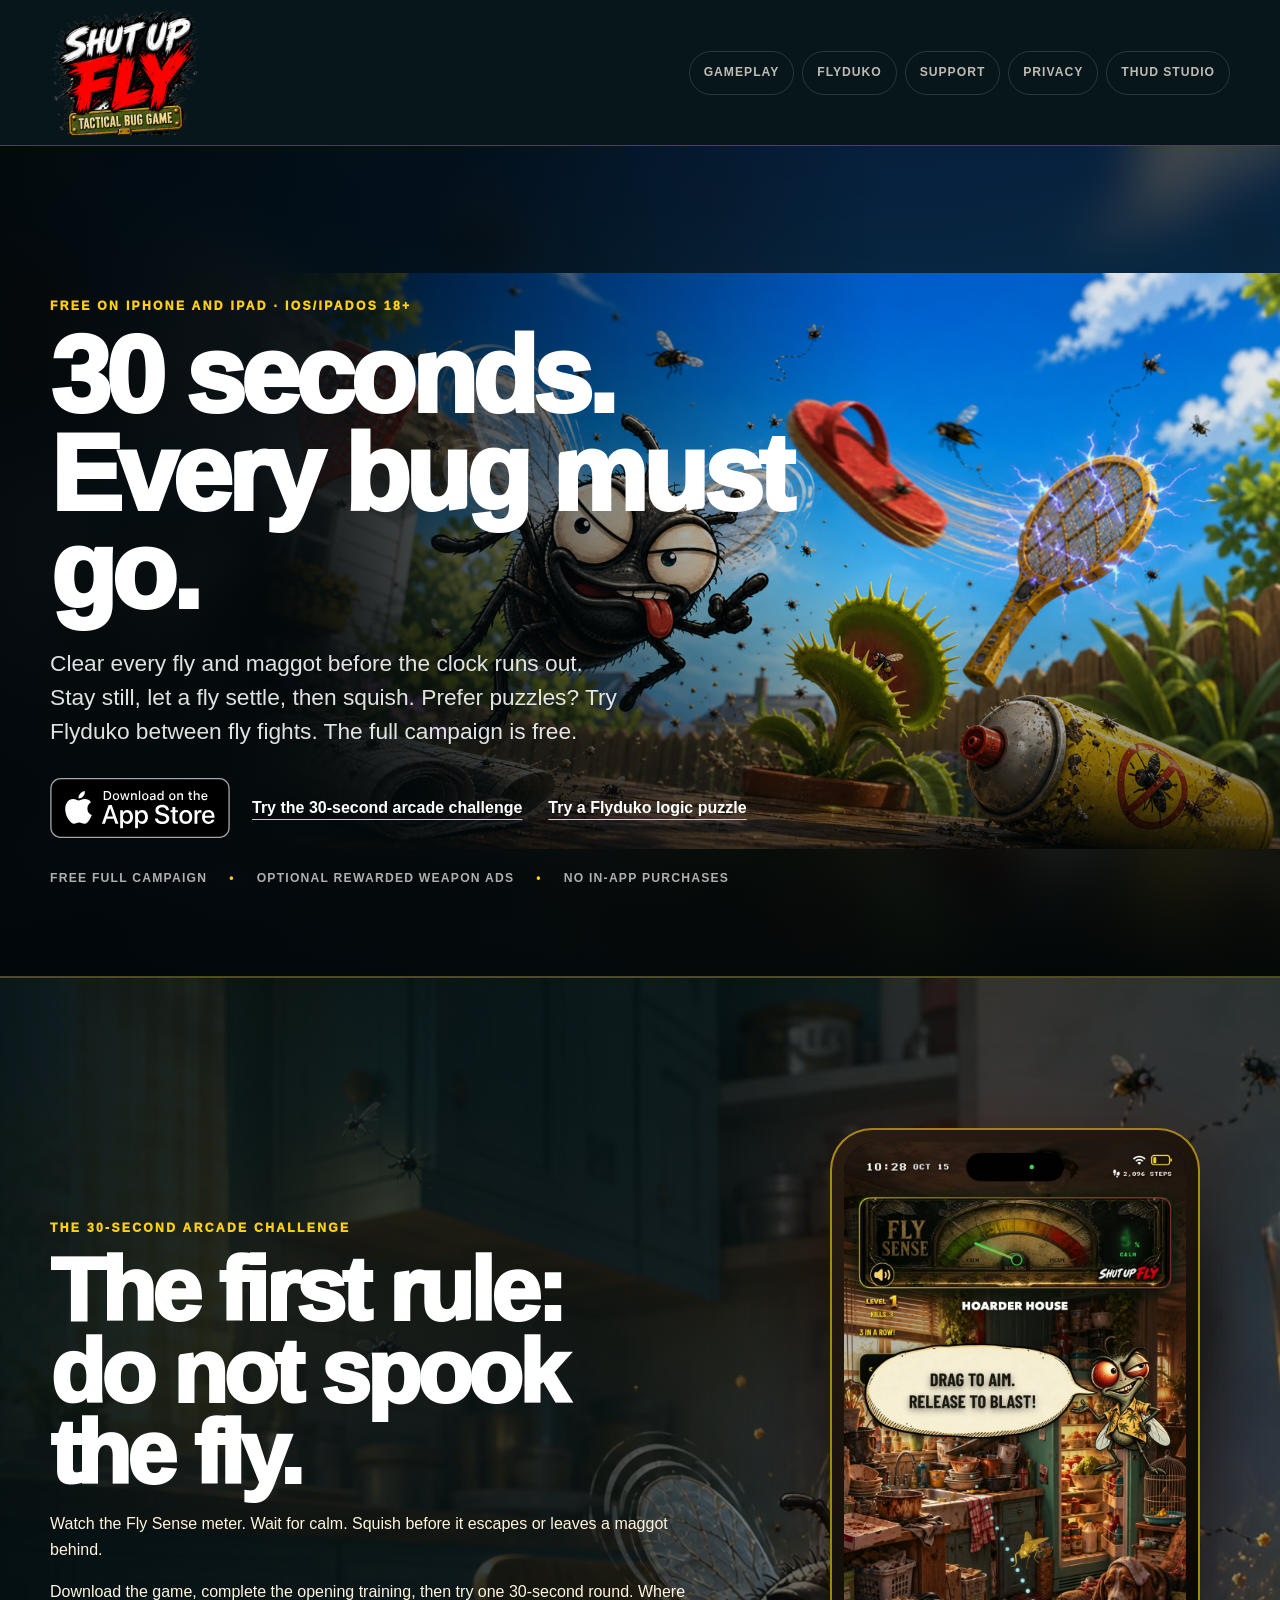
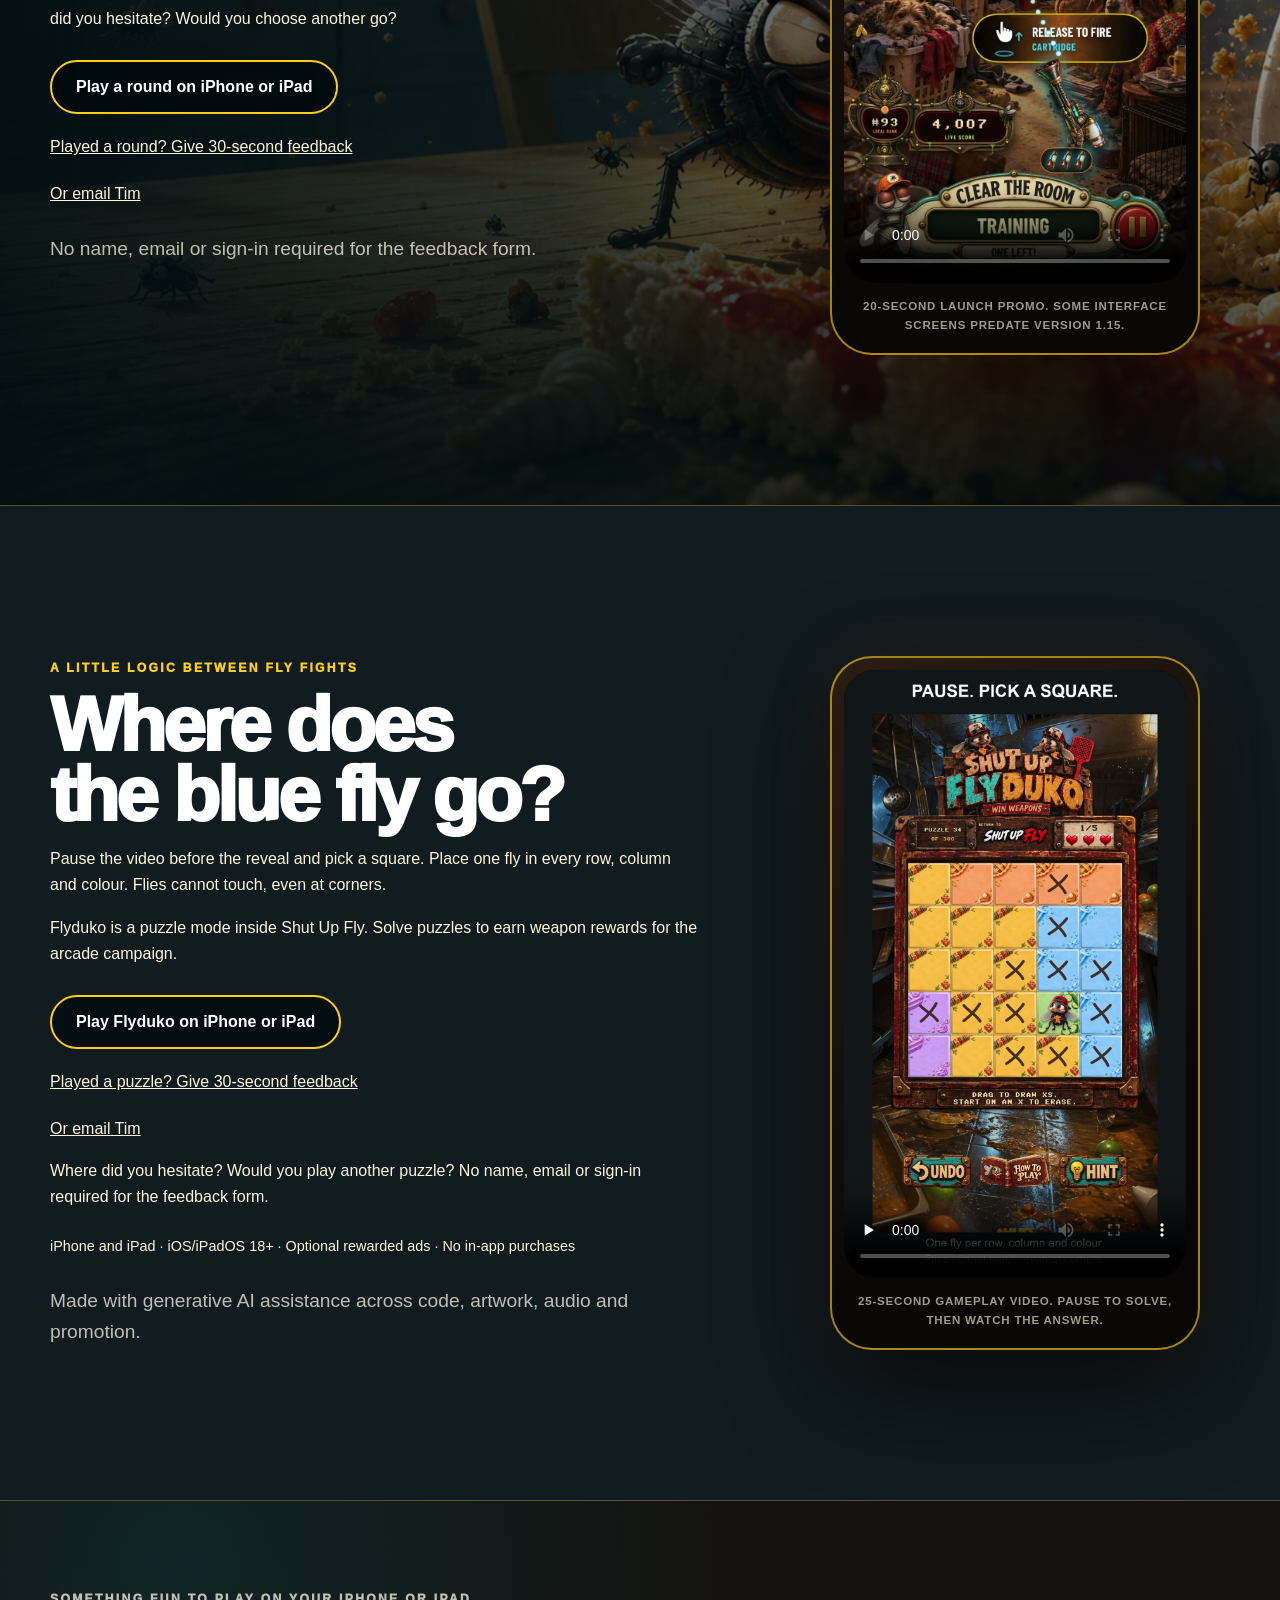
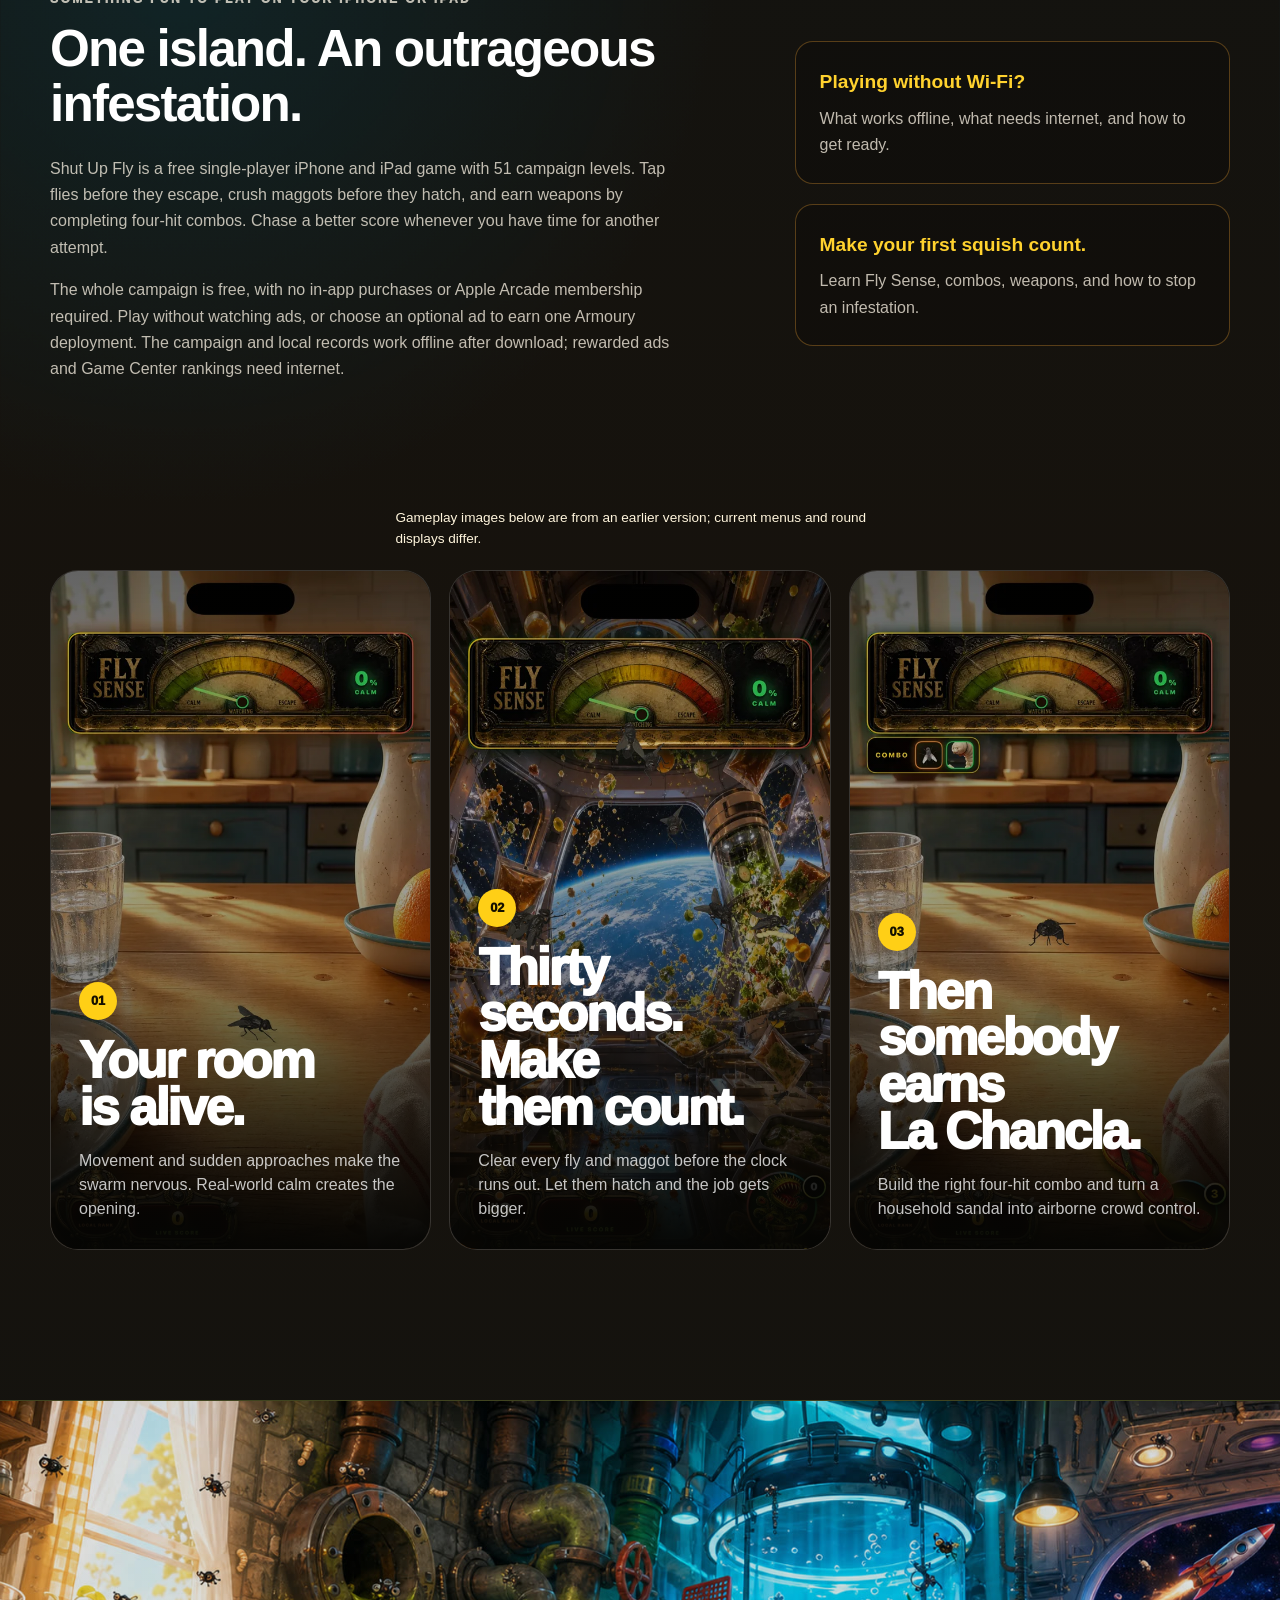
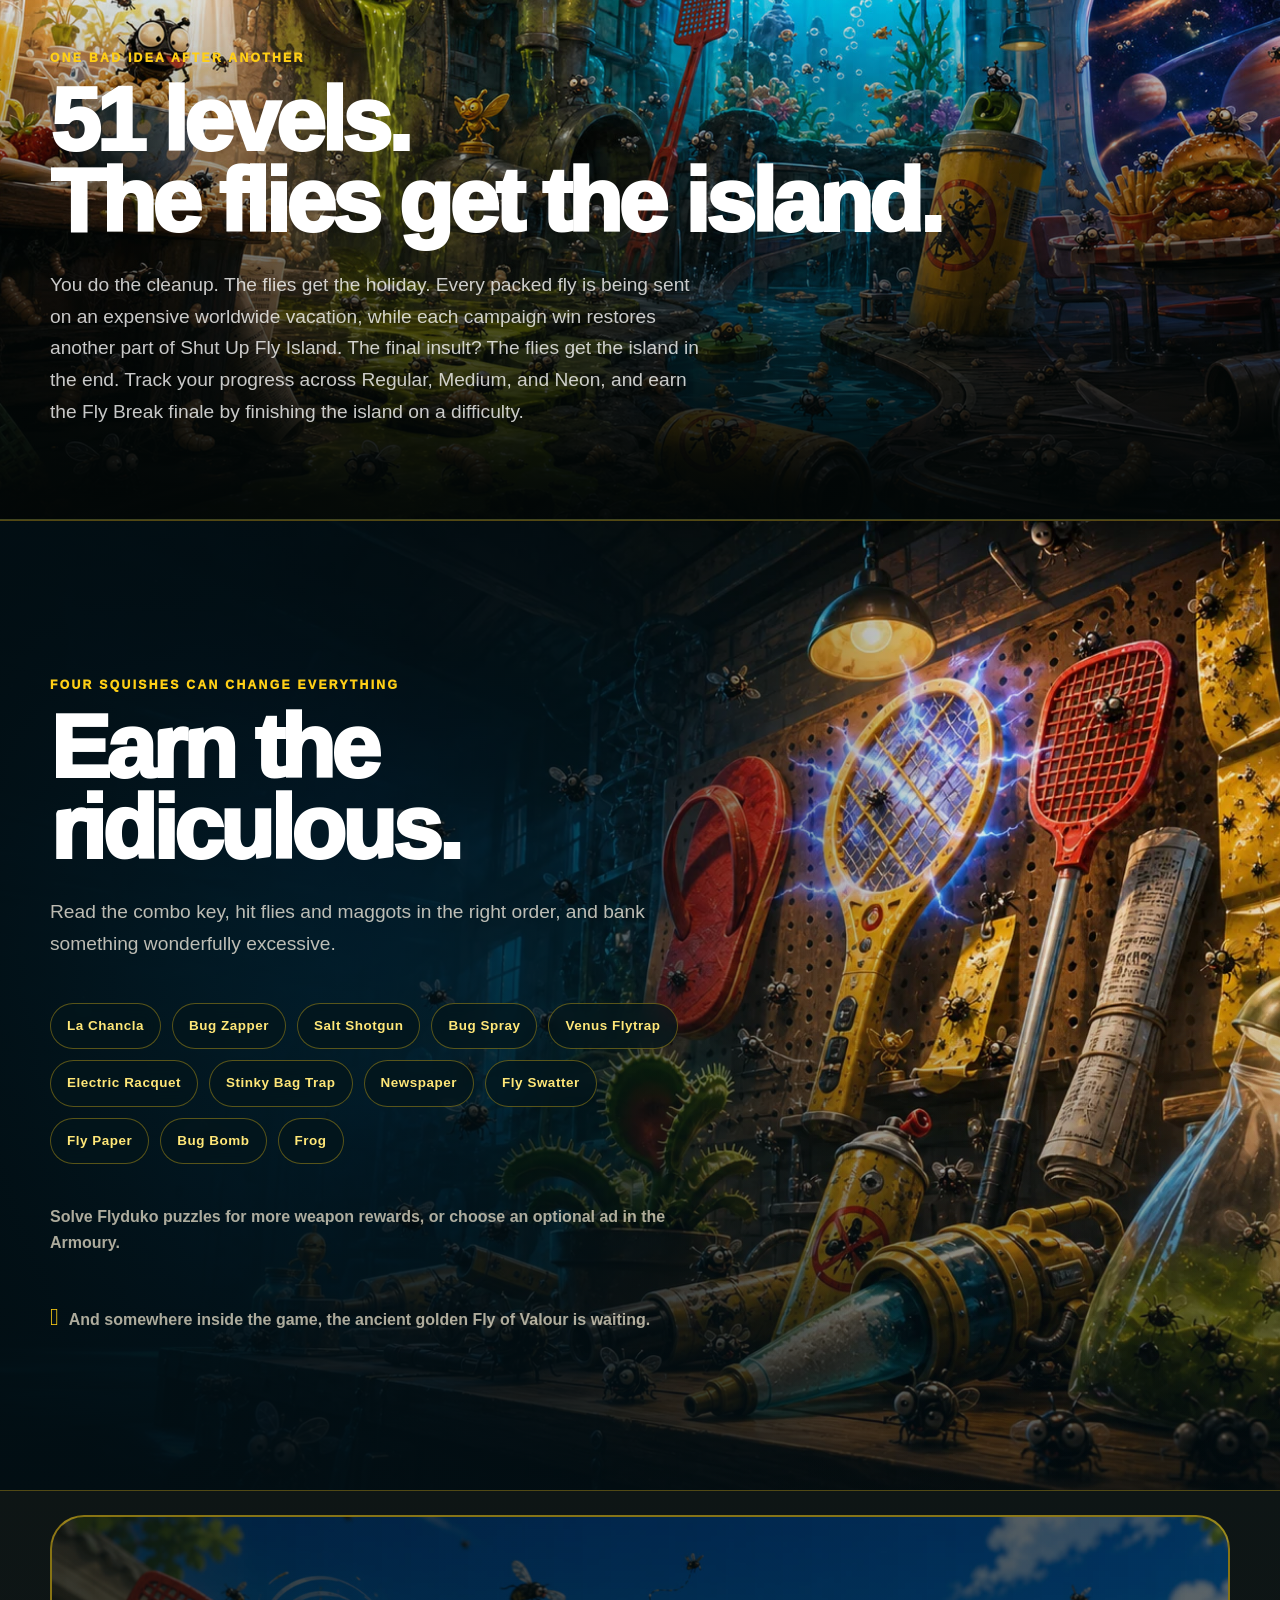
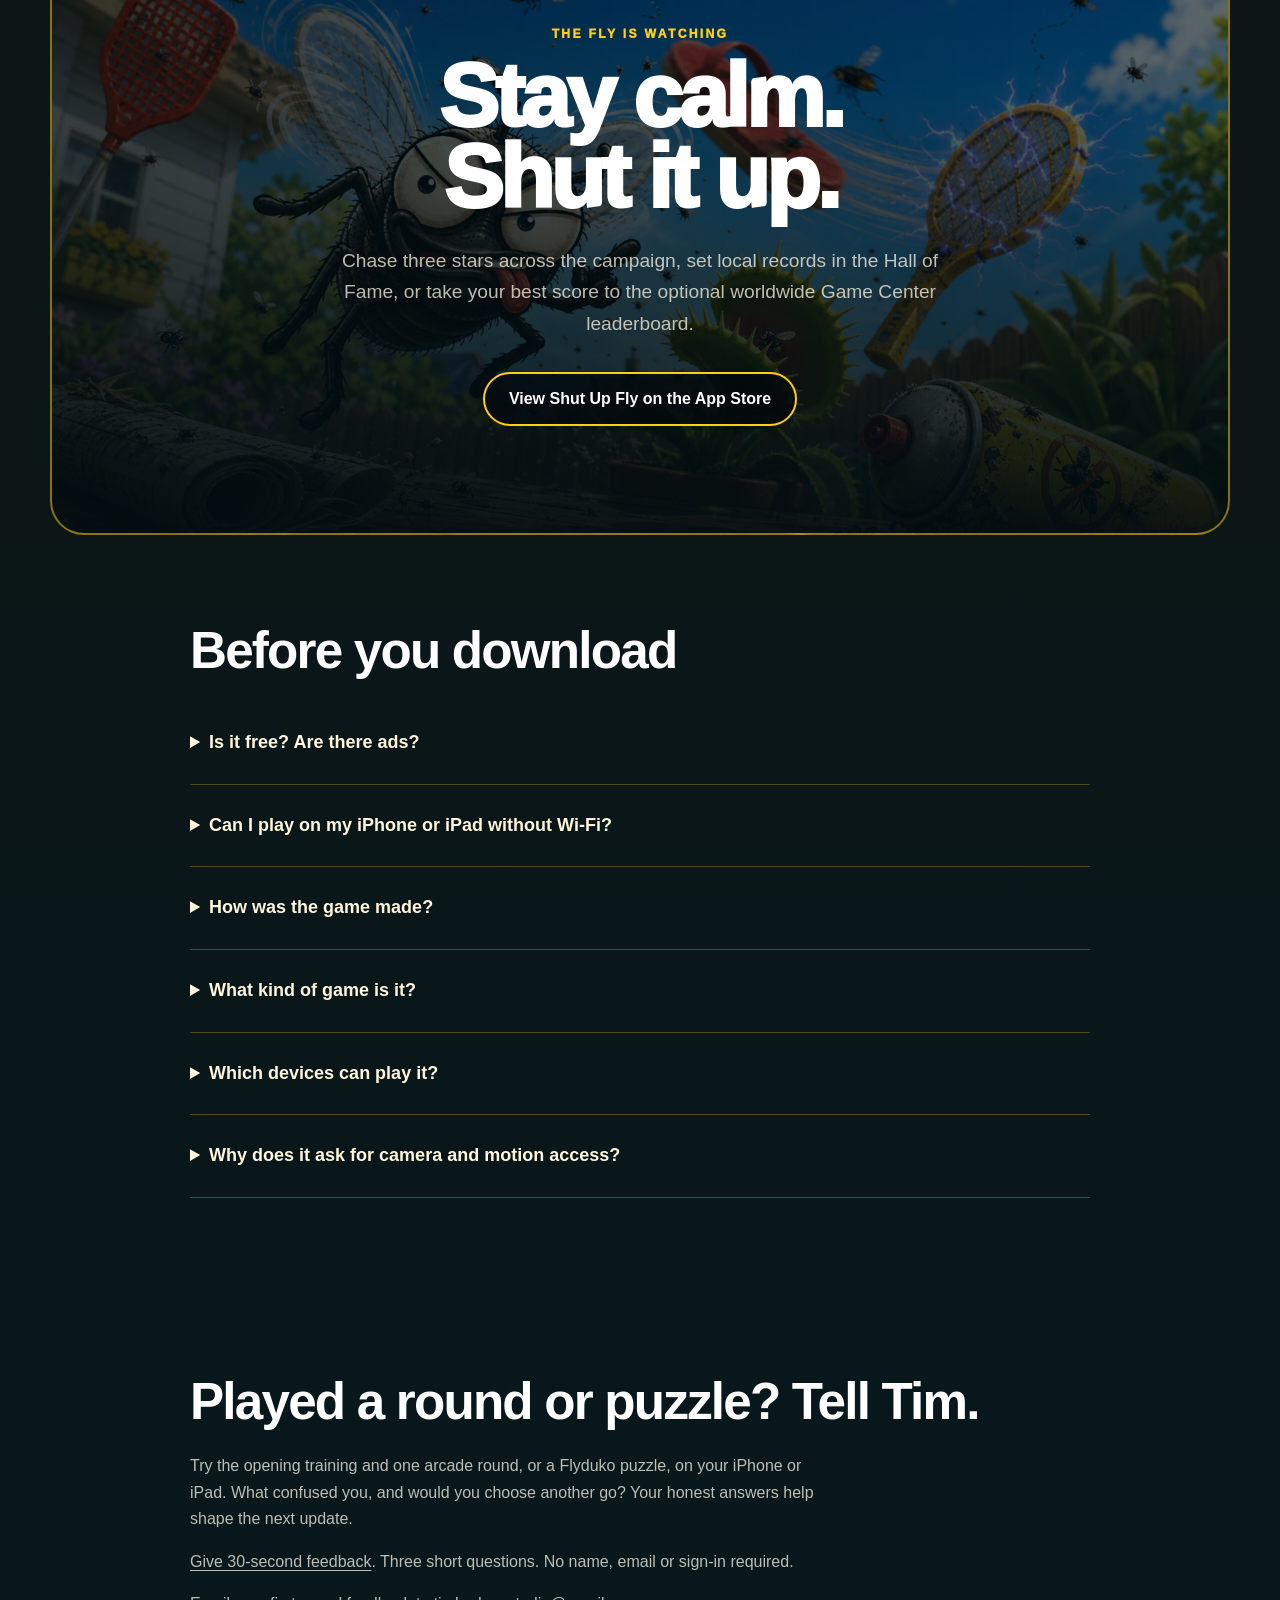
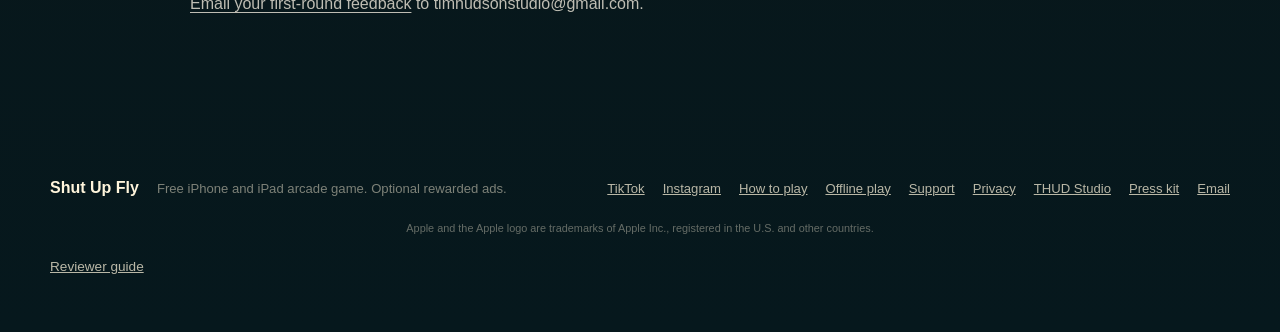
==== index.html @ e62eada8 "Include iPad throughout download and first-play guidance" ====
<!doctype html>
<html lang="en">
<head>
  <meta charset="utf-8" />
  <meta name="viewport" content="width=device-width, initial-scale=1" />
  <title>Shut Up Fly | Thirty Seconds. One Ridiculous Fly Fight.</title>
  <meta name="description" content="Send flies on extravagant vacations across 51 fly-swatting levels. Free on iPhone and iPad with optional rewarded ads, offline campaign play, and no in-app purchases. iOS/iPadOS 18+." />
  <link rel="canonical" href="https://shutupfly.timhudson.com/" />
  <meta property="og:type" content="website" />
  <meta property="og:title" content="Shut Up Fly | Thirty Seconds. One Ridiculous Fly Fight." />
  <meta property="og:description" content="Stay calm. Strike fast. Restore the island for the flies across 51 levels. Free on iPhone and iPad, with optional weapon-reward ads and no in-app purchases." />
  <meta property="og:url" content="https://shutupfly.timhudson.com/" />
  <meta property="og:image" content="https://shutupfly.timhudson.com/media/hero-universe-v1.jpg" />
  <meta name="twitter:card" content="summary_large_image" />
  <meta name="twitter:title" content="Shut Up Fly | Thirty Seconds. One Ridiculous Fly Fight." />
  <meta name="twitter:description" content="Squish flies, earn ridiculous weapons, and restore an island the flies get to keep. Free on iPhone and iPad, with offline campaign play and optional weapon-reward ads." />
  <meta name="twitter:image" content="https://shutupfly.timhudson.com/media/hero-universe-v1.jpg" />
  <meta name="apple-itunes-app" content="app-id=6797986930, affiliate-data=pt=127545438&amp;ct=website&amp;mt=8" />
  <meta name="google-site-verification" content="q3VbmPbODBqLltxBZbOWlc8huieytN90GPKtDy254cg" />
  <link rel="icon" href="/favicon.svg" type="image/svg+xml" />
  <link rel="preload" as="image" href="/media/hero-universe-v1.jpg" fetchpriority="high" />
  <link rel="stylesheet" href="/app.css?v=15" />
  <script type="application/ld+json">
  {
    "@context": "https://schema.org",
    "@type": ["VideoGame", "MobileApplication"],
    "@id": "https://shutupfly.timhudson.com/#game",
    "name": "Shut Up Fly",
    "url": "https://shutupfly.timhudson.com/",
    "applicationCategory": "GameApplication",
    "operatingSystem": "iOS 18.0 or later",
    "genre": ["Action", "Casual", "Arcade"],
    "description": "A free iPhone and iPad arcade game with 51 campaign levels, island restoration, offline single-player gameplay, optional rewarded ads, and no in-app purchases. Flies react to movement and sudden approaches.",
    "isAccessibleForFree": true,
    "offers": { "@type": "Offer", "price": "0", "priceCurrency": "USD", "url": "https://apps.apple.com/us/app/shut-up-fly/id6797986930" },
    "downloadUrl": "https://apps.apple.com/us/app/shut-up-fly/id6797986930",
    "image": "https://shutupfly.timhudson.com/media/hero-universe-v1.jpg"
  }
  </script>
</head>
<body class="marketing-page">
  <a class="skip-link" href="#main">Skip to content</a>
  <nav class="marketing-nav" aria-label="Shut Up Fly">
    <a class="game-logo" href="/" aria-current="page">
      <img src="/media/game-logo-cutout-v1.webp" width="800" height="784" alt="Shut Up Fly: Tactical Bug Game" />
    </a>
    <div class="app-links">
      <a href="#gameplay">Gameplay</a>
      <a href="#flyduko">Flyduko</a>
      <a href="/support/">Support</a>
      <a href="/privacy/">Privacy</a><a href="/studio/">THUD Studio</a>
    </div>
  </nav>

  <main id="main">
    <header class="game-hero">
      <img src="/media/hero-universe-v1.jpg" width="1600" height="900" alt="The Shut Up Fly hero charges through a sunny backyard battle surrounded by La Chancla, a fly swatter, bug zapper, Venus flytrap, newspaper, bug spray and a fleeing swarm." />
      <div class="hero-shade" aria-hidden="true"></div>
      <div class="hero-copy">
        <p class="game-kicker">Free on iPhone and iPad · iOS/iPadOS 18+</p>
        <h1>30 seconds.<br />Every bug must go.</h1>
        <p>Clear every fly and maggot before the clock runs out. Stay still, let a fly settle, then squish. Prefer puzzles? Try Flyduko between fly fights. The full campaign is free.</p>
        <div class="hero-actions">
          <a class="app-store-badge" href="https://apps.apple.com/app/apple-store/id6797986930?pt=127545438&amp;ct=website&amp;mt=8" aria-label="Download Shut Up Fly on the App Store">
            <img src="/media/download-on-the-app-store.svg" width="180" height="60" alt="Download on the App Store" />
          </a>
          <a class="watch-action" href="#gameplay">Try the 30-second arcade challenge</a>
          <a class="watch-action" href="#flyduko">Try a Flyduko logic puzzle</a>
        </div>
        <ul class="hero-facts" aria-label="Game highlights">
          <li>Free full campaign</li>
          <li>Optional rewarded weapon ads</li>
          <li>No in-app purchases</li>
        </ul>
      </div>
    </header>

    <section class="proof-scene" id="gameplay" aria-labelledby="gameplay-title">
      <div class="proof-section">
        <div class="section-heading">
          <p class="game-kicker">The 30-second arcade challenge</p>
          <h2 id="gameplay-title">The first rule:<br />do not spook the fly.</h2>
          <p>Watch the Fly Sense meter. Wait for calm. Squish before it escapes or leaves a maggot behind.</p>
          <p>Download the game, complete the opening training, then try one 30-second round. Where did you hesitate? Would you choose another go?</p>
          <div class="play-actions">
            <a class="store-text-action" href="https://apps.apple.com/app/apple-store/id6797986930?pt=127545438&amp;ct=website&amp;mt=8">Play a round on iPhone or iPad</a>
            <a href="https://docs.google.com/forms/d/e/1FAIpQLSdvFw7mwUJFVNo-YoxkgEhs3aW1h-NCDBsvd9eu5H1--l-9mA/viewform?usp=header">Played a round? Give 30-second feedback</a>
            <a href="mailto:timhudsonstudio@gmail.com?subject=Shut%20Up%20Fly%20arcade%20feedback&amp;body=Where%20did%20you%20hesitate%3F%0D%0A%0D%0AWould%20you%20play%20another%20round%3F%20Why%20or%20why%20not%3F%0D%0A">Or email Tim</a>
          </div>
          <p>No name, email or sign-in required for the feedback form.</p>
        </div>
        <div class="preview-shell">
          <video controls playsinline preload="metadata" poster="/media/shut-up-fly-promo-20s-poster.jpg" aria-label="Shut Up Fly 20-second launch promo">
            <source src="/media/shut-up-fly-promo-20s.mp4" type="video/mp4" />
          </video>
          <span class="preview-note">20-second launch promo. Some interface screens predate version 1.15.</span>
        </div>
      </div>
    </section>

    <section class="flyduko-section" id="flyduko" aria-labelledby="flyduko-title">
      <div class="proof-section">
        <div class="section-heading">
          <p class="game-kicker">A little logic between fly fights</p>
          <h2 id="flyduko-title">Where does the blue fly go?</h2>
          <p>Pause the video before the reveal and pick a square. Place one fly in every row, column and colour. Flies cannot touch, even at corners.</p>
          <p>Flyduko is a puzzle mode inside Shut Up Fly. Solve puzzles to earn weapon rewards for the arcade campaign.</p>
          <div class="flyduko-actions">
            <a class="store-text-action" href="https://apps.apple.com/app/apple-store/id6797986930?pt=127545438&amp;ct=website&amp;mt=8">Play Flyduko on iPhone or iPad</a>
            <a href="https://docs.google.com/forms/d/e/1FAIpQLSdvFw7mwUJFVNo-YoxkgEhs3aW1h-NCDBsvd9eu5H1--l-9mA/viewform?usp=header">Played a puzzle? Give 30-second feedback</a>
            <a href="mailto:timhudsonstudio@gmail.com?subject=Flyduko%20puzzle%20feedback&amp;body=Where%20did%20you%20hesitate%3F%0D%0A%0D%0AWould%20you%20play%20another%20Flyduko%20puzzle%3F%20Why%20or%20why%20not%3F%0D%0A">Or email Tim</a>
          </div>
          <p>Where did you hesitate? Would you play another puzzle? No name, email or sign-in required for the feedback form.</p>
          <p class="flyduko-details">iPhone and iPad · iOS/iPadOS 18+ · Optional rewarded ads · No in-app purchases</p>
          <p class="flyduko-disclosure">Made with generative AI assistance across code, artwork, audio and promotion.</p>
        </div>
        <div class="preview-shell">
          <video controls playsinline preload="none" width="1080" height="1920" poster="/media/flyduko-challenge-poster.jpg" aria-label="Flyduko video puzzle challenge with an answer reveal" aria-describedby="flyduko-video-note">
            <source src="/media/flyduko-challenge-25s.mp4" type="video/mp4" />
            <a href="/media/flyduko-challenge-25s.mp4">Watch the Flyduko challenge</a>
          </video>
          <span class="preview-note" id="flyduko-video-note">25-second gameplay video. Pause to solve, then watch the answer.</span>
        </div>
      </div>
    </section>

    <section class="player-guide" aria-labelledby="free-game-title">
      <div class="player-guide-intro">
        <p class="game-kicker">Something fun to play on your iPhone or iPad</p>
        <h2 id="free-game-title">One island. An outrageous infestation.</h2>
        <p>Shut Up Fly is a free single-player iPhone and iPad game with 51 campaign levels. Tap flies before they escape, crush maggots before they hatch, and earn weapons by completing four-hit combos. Chase a better score whenever you have time for another attempt.</p>
        <p>The whole campaign is free, with no in-app purchases or Apple Arcade membership required. Play without watching ads, or choose an optional ad to earn one Armoury deployment. The campaign and local records work offline after download; rewarded ads and Game Center rankings need internet.</p>
      </div>
      <nav class="guide-links" aria-label="Game guides">
        <a href="/offline-iphone-game/"><strong>Playing without Wi-Fi?</strong><span>What works offline, what needs internet, and how to get ready.</span></a>
        <a href="/how-to-play/"><strong>Make your first squish count.</strong><span>Learn Fly Sense, combos, weapons, and how to stop an infestation.</span></a>
      </nav>
    </section>

    <p class="media-context">Gameplay images below are from an earlier version; current menus and round displays differ.</p>
    <section class="hook-grid" aria-label="Core game hooks">
      <article class="hook-card sensor-card">
        <div class="hook-copy"><span>01</span><h2>Your room is alive.</h2><p>Movement and sudden approaches make the swarm nervous. Real-world calm creates the opening.</p></div>
        <img src="/media/sensor-gameplay-v1.webp" width="660" height="1434" loading="lazy" alt="Gameplay showing the Fly Sense meter, combo tracker and infestation panel." />
      </article>
      <article class="hook-card infestation-card">
        <div class="hook-copy"><span>02</span><h2>Thirty seconds. Make them count.</h2><p>Clear every fly and maggot before the clock runs out. Let them hatch and the job gets bigger.</p></div>
        <img src="/media/infestation-pressure-v1.webp" width="660" height="1434" loading="lazy" alt="A later Shut Up Fly level with the infestation controls visible." />
      </article>
      <article class="hook-card chancla-card">
        <div class="hook-copy"><span>03</span><h2>Then somebody earns La Chancla.</h2><p>Build the right four-hit combo and turn a household sandal into airborne crowd control.</p></div>
        <img src="/media/la-chancla-v1.webp" width="660" height="1434" loading="lazy" alt="La Chancla ricocheting through flies during gameplay." />
      </article>
    </section>

    <section class="world-section" aria-labelledby="world-title">
      <div class="world-art"><img src="/media/campaign-worlds-v1.jpg" width="1920" height="864" loading="lazy" alt="An original illustrated journey from a breakfast kitchen through a sludge room and aquarium machinery to an orbital diner overrun by flies and maggots." /></div>
      <div class="world-copy">
        <p class="game-kicker">One bad idea after another</p>
        <h2 id="world-title">51 levels.<br />The flies get the island.</h2>
        <p>You do the cleanup. The flies get the holiday. Every packed fly is being sent on an expensive worldwide vacation, while each campaign win restores another part of Shut Up Fly Island. The final insult? The flies get the island in the end. Track your progress across Regular, Medium, and Neon, and earn the Fly Break finale by finishing the island on a difficulty.</p>
      </div>
    </section>

    <section class="armoury-scene" aria-labelledby="armoury-title">
      <div class="armoury-section">
        <div class="armoury-intro">
          <p class="game-kicker">Four squishes can change everything</p>
          <h2 id="armoury-title">Earn the ridiculous.</h2>
          <p>Read the combo key, hit flies and maggots in the right order, and bank something wonderfully excessive.</p>
        </div>
        <div class="weapon-list" aria-label="Weapons in the Armoury">
          <span>La Chancla</span><span>Bug Zapper</span><span>Salt Shotgun</span><span>Bug Spray</span><span>Venus Flytrap</span><span>Electric Racquet</span><span>Stinky Bag Trap</span><span>Newspaper</span><span>Fly Swatter</span><span>Fly Paper</span><span>Bug Bomb</span><span>Frog</span>
        </div>
        <p class="valour-note">Solve Flyduko puzzles for more weapon rewards, or choose an optional ad in the Armoury. </p>
        <p class="valour-note"><span aria-hidden="true">𓆦</span>And somewhere inside the game, the ancient golden Fly of Valour is waiting.</p>
      </div>
    </section>

    <section class="final-cta" aria-labelledby="final-title">
      <p class="game-kicker">The fly is watching</p>
      <h2 id="final-title">Stay calm.<br />Shut it up.</h2>
      <p>Chase three stars across the campaign, set local records in the Hall of Fame, or take your best score to the optional worldwide Game Center leaderboard.</p>
      <a class="store-text-action" href="https://apps.apple.com/app/apple-store/id6797986930?pt=127545438&amp;ct=website&amp;mt=8">View Shut Up Fly on the App Store</a>
    </section>
    <section class="game-faq" aria-labelledby="faq-title">
      <h2 id="faq-title">Before you download</h2>
      <details><summary>Is it free? Are there ads?</summary><p>Yes, it is free to download and play, with no in-app purchases or paid campaign unlocks. Google rewarded ads are optional: choose an available ad for one weapon deployment. Ordinary gameplay never requires an ad. You do not need an Apple Arcade membership.</p></details>
      <details><summary>Can I play on my iPhone or iPad without Wi-Fi?</summary><p>Yes. Download the app first, then play the single-player campaign and keep local records offline. Optional rewarded ads and worldwide Game Center rankings require internet. See the <a href="/offline-iphone-game/">offline play guide</a> for setup and limits.</p></details>
      <details><summary>How was the game made?</summary><p>Generative AI was used extensively in development and promotion, including code, artwork, audio and promotional video. Gameplay recordings show the game; illustrated promotional scenes are not gameplay.</p></details>
      <details><summary>What kind of game is it?</summary><p>It is a single-player action arcade game about timing, patience, and tapping flies. Your device’s sensors make the flies react to movement and your approach. There are 51 levels, combo rewards, and three-star challenges. <a href="/how-to-play/">Learn how to play.</a></p></details>
      <details><summary>Which devices can play it?</summary><p>Shut Up Fly runs on iPhone with iOS 18 or later and iPad with iPadOS 18 or later. Check your software version in Settings, General, About, and use the App Store listing to confirm compatibility before downloading.</p></details>
      <details><summary>Why does it ask for camera and motion access?</summary><p>These signals power Fly Sense on your device. Camera images are not recorded or saved, and raw sensor readings are not sent to the developer. The game does not use the microphone. Optional ads have separate data practices. Read the <a href="/privacy/">privacy policy</a> or get <a href="/support/">permission setup help</a>.</p></details>
    </section>
    <section class="game-faq" id="feedback" aria-labelledby="feedback-title">
      <h2 id="feedback-title">Played a round or puzzle? Tell Tim.</h2>
      <p>Try the opening training and one arcade round, or a Flyduko puzzle, on your iPhone or iPad. What confused you, and would you choose another go? Your honest answers help shape the next update.</p>
      <p><a href="https://docs.google.com/forms/d/e/1FAIpQLSdvFw7mwUJFVNo-YoxkgEhs3aW1h-NCDBsvd9eu5H1--l-9mA/viewform?usp=header">Give 30-second feedback</a>. Three short questions. No name, email or sign-in required.</p>
      <p><a href="mailto:timhudsonstudio@gmail.com?subject=Shut%20Up%20Fly%20first-round%20feedback&amp;body=Did%20you%20finish%20the%20opening%20round%3F%0D%0A%0D%0AWhere%20did%20you%20first%20get%20stuck%3F%0D%0A%0D%0AWould%20you%20play%20another%20round%3F%20Why%20or%20why%20not%3F%0D%0A">Email your first-round feedback</a> to timhudsonstudio@gmail.com.</p>
    </section>
  </main>

  <footer class="marketing-footer">
    <strong>Shut Up Fly</strong><span>Free iPhone and iPad arcade game. Optional rewarded ads.</span>
    <nav aria-label="Footer"><a href="https://www.tiktok.com/@shutupfly">TikTok</a><a href="https://www.instagram.com/playshutupfly/">Instagram</a><a href="/how-to-play/">How to play</a><a href="/offline-iphone-game/">Offline play</a><a href="/support/">Support</a><a href="/privacy/">Privacy</a><a href="/studio/">THUD Studio</a><a href="/press/">Press kit</a><a href="mailto:timhudsonacs@gmail.com?subject=Shut%20Up%20Fly%20Support">Email</a></nav>
    <small>Apple and the Apple logo are trademarks of Apple Inc., registered in the U.S. and other countries.</small>
  <p class="site-review-link"><a href="/review/">Reviewer guide</a></p>
  </footer>
</body>
</html>
---- app.css ----
:root {
  color-scheme: dark;
  --bg: #070707;
  --panel: rgba(22, 17, 12, 0.9);
  --ink: #fff7e8;
  --muted: rgba(255, 247, 232, 0.74);
  --faint: rgba(255, 247, 232, 0.5);
  --line: rgba(255, 171, 55, 0.3);
  --orange: #ff972e;
  --yellow: #ffd22e;
  --red: #ff4e45;
  --green: #48dc76;
}

/* Search visitors get the same readable, illustrated game experience. */
.skip-link { position: fixed; left: 16px; top: -100px; z-index: 100; padding: 12px 20px; color: #070707; background: #ffd22e; }
.skip-link:focus { top: 16px; }
.player-guide, .game-faq { width: min(100% - 36px, 1180px); margin: 0 auto; padding: clamp(48px, 7vw, 88px) 0; }
.player-guide { display: grid; grid-template-columns: minmax(0, 1.6fr) minmax(0, 1fr); gap: 48px; align-items: center; }
.player-guide h2, .game-faq h2 { margin: 0 0 24px; font-size: clamp(2rem, 4vw, 3.4rem); letter-spacing: -.035em; }
.player-guide p, .game-faq p { color: var(--muted); max-width: 72ch; }
.guide-links { display: grid; gap: 20px; }
.guide-links a { display: block; padding: 24px; border: 1px solid var(--line); border-radius: 18px; text-decoration: none; background: rgba(0,0,0,.18); }
.guide-links a:hover { border-color: var(--orange); }
.guide-links strong, .guide-links span { display: block; }
.guide-links strong { font-size: 1.2rem; color: var(--yellow); }
.guide-links span { margin-top: 8px; color: var(--muted); }
.game-faq { max-width: 900px; }
.game-faq details { border-bottom: 1px solid var(--line); padding-block: 18px; }
.game-faq summary { cursor: pointer; font-size: 1.125rem; font-weight: 750; padding: 8px 0; }
summary:focus-visible { outline: 3px solid var(--yellow); outline-offset: 4px; }
.guide-page .app-nav { flex-wrap: wrap; margin-bottom: 32px; }
.guide-page .app-links { flex-wrap: wrap; }
.guide-page h1 { max-width: 17ch; font-size: clamp(2.7rem, 7vw, 4.5rem); }
.guide-page .guide-intro { padding-block: 22px; }
.guide-page .guide-meta { color: var(--muted); font-size: .875rem; }
.guide-page .guide-shot { margin: 32px 0; }
.guide-page .guide-shot img { display: block; max-width: 100%; height: auto; border-radius: 16px; }
.guide-page .guide-shot figcaption { margin-top: 12px; color: var(--muted); }
.guide-page .guide-shot.portrait { max-width: 300px; margin-inline: auto; }
.guide-page .feature-table { width: 100%; border-collapse: collapse; margin-block: 24px; }
.feature-table th, .feature-table td { text-align: left; vertical-align: top; border-bottom: 1px solid var(--line); padding: 14px 8px; }
.feature-table td { color: var(--muted); }
.guide-page .app-footer { flex-wrap: wrap; gap: 16px; }
.guide-page .app-footer nav { display: flex; flex-wrap: wrap; gap: 18px; }
.guide-page .app-card a, .game-faq a { text-underline-offset: 3px; }
@media (max-width: 760px) {
  .player-guide { grid-template-columns: 1fr; gap: 24px; }
}

* { box-sizing: border-box; }

html { background: var(--bg); }

body {
  min-height: 100vh;
  margin: 0;
  color: var(--ink);
  font-family: Inter, ui-rounded, -apple-system, BlinkMacSystemFont, "Segoe UI", sans-serif;
  line-height: 1.65;
  background:
    radial-gradient(circle at 15% 4%, rgba(255, 151, 46, 0.18), transparent 29rem),
    radial-gradient(circle at 90% 40%, rgba(255, 78, 69, 0.1), transparent 27rem),
    linear-gradient(180deg, #102b31 0%, #17110c 52%, #07191f 100%);
}

a { color: inherit; }

a:focus-visible {
  outline: 3px solid var(--yellow);
  outline-offset: 4px;
}

.app-shell {
  position: relative;
  z-index: 1;
  width: min(100% - 36px, 1180px);
  margin: 0 auto;
  padding: 34px 0 56px;
}

.app-nav {
  display: flex;
  align-items: center;
  justify-content: space-between;
  gap: 20px;
  min-height: 64px;
  margin-bottom: 28px;
}

.app-brand {
  display: inline-flex;
  align-items: center;
  gap: 12px;
  color: var(--ink);
  text-decoration: none;
}

.app-brand-mark {
  display: grid;
  place-items: center;
  width: 44px;
  height: 44px;
  border: 2px solid var(--yellow);
  border-radius: 14px;
  background: linear-gradient(145deg, var(--orange), var(--red));
  box-shadow: 0 7px 24px rgba(255, 103, 48, 0.25);
  font-size: 1.3rem;
}

.app-brand-name {
  display: block;
  font-size: 1rem;
  font-weight: 900;
  letter-spacing: 0.02em;
  line-height: 1.05;
}

.app-links {
  display: flex;
  align-items: center;
  gap: 8px;
}

.app-links a {
  min-height: 44px;
  display: inline-flex;
  align-items: center;
  padding: 0 14px;
  border: 1px solid rgba(255, 247, 232, 0.14);
  border-radius: 999px;
  color: var(--muted);
  font-size: 0.76rem;
  font-weight: 800;
  letter-spacing: 0.08em;
  text-decoration: none;
  text-transform: uppercase;
}

.app-links a:hover,
.app-links a[aria-current="page"] {
  border-color: var(--orange);
  color: var(--ink);
}

.eyebrow {
  margin: 0 0 14px;
  color: var(--orange);
  font-size: 0.76rem;
  font-weight: 900;
  letter-spacing: 0.18em;
  text-transform: uppercase;
}

h1,
h2,
h3 {
  color: #fff;
  line-height: 1.08;
}

h1 {
  max-width: 13ch;
  margin: 0;
  font-size: clamp(3rem, 9vw, 6rem);
  font-weight: 1000;
  letter-spacing: -0.045em;
  line-height: 0.94;
}

.lede {
  max-width: 640px;
  margin: 24px 0 0;
  color: var(--muted);
  font-size: clamp(1.06rem, 3vw, 1.32rem);
}

.app-card {
  width: min(100%, 940px);
  margin: 30px auto 0;
  padding: clamp(24px, 5vw, 42px);
  border: 1px solid var(--line);
  border-radius: 24px;
  background:
    radial-gradient(circle at 100% 0%, rgba(255, 151, 46, 0.13), transparent 28rem),
    linear-gradient(145deg, rgba(39, 45, 38, 0.96), rgba(25, 18, 12, 0.97));
  box-shadow: 0 30px 80px rgba(0, 0, 0, 0.32);
}

.app-card h2 {
  margin: 34px 0 12px;
  font-size: clamp(1.45rem, 4vw, 2rem);
  font-weight: 950;
  letter-spacing: -0.03em;
}

.app-card h2:first-child { margin-top: 0; }

.app-card p,
.app-card li { color: var(--muted); }

.app-card p { margin: 0 0 16px; }

.app-card ul,
.app-card ol {
  display: grid;
  gap: 10px;
  margin: 14px 0 22px;
  padding-left: 1.35rem;
}

.app-card strong { color: var(--ink); }

.button-row {
  display: flex;
  flex-wrap: wrap;
  gap: 14px;
  margin-top: 12px;
}

.primary-button,
.secondary-button {
  min-height: 52px;
  display: inline-flex;
  align-items: center;
  justify-content: center;
  padding: 0 22px;
  border-radius: 14px;
  font-weight: 950;
  letter-spacing: 0.04em;
  text-decoration: none;
}

.primary-button {
  border: 2px solid var(--yellow);
  color: #150b03;
  background: linear-gradient(180deg, var(--yellow), var(--orange));
  box-shadow: 0 8px 0 #8d320d, 0 15px 32px rgba(255, 122, 39, 0.2);
}

.secondary-button {
  border: 1px solid rgba(255, 247, 232, 0.22);
  color: var(--ink);
  background: rgba(255, 247, 232, 0.06);
}

.primary-button:hover,
.secondary-button:hover { transform: translateY(1px); }

.privacy-summary,
.feature-grid {
  display: grid;
  grid-template-columns: repeat(3, 1fr);
  gap: 10px;
  margin-top: 34px;
}

.privacy-summary div,
.feature-grid div {
  min-height: 112px;
  padding: 18px;
  border: 1px solid rgba(72, 220, 118, 0.26);
  border-radius: 16px;
  background: rgba(72, 220, 118, 0.055);
}

.privacy-summary strong,
.feature-grid strong {
  display: block;
  color: var(--green);
  font-size: 0.76rem;
  letter-spacing: 0.1em;
  text-transform: uppercase;
}

.privacy-summary span,
.feature-grid span {
  display: block;
  margin-top: 8px;
  color: var(--muted);
  font-size: 0.9rem;
}

.updated {
  margin-top: 30px !important;
  color: var(--faint) !important;
  font-size: 0.84rem;
}

.app-footer {
  width: min(100%, 940px);
  margin-inline: auto;
  display: flex;
  justify-content: space-between;
  gap: 18px;
  flex-wrap: wrap;
  margin-top: 44px;
  padding-top: 24px;
  border-top: 1px solid rgba(255, 247, 232, 0.1);
  color: var(--faint);
  font-size: 0.8rem;
}

.utility-page {
  position: relative;
  background:
    radial-gradient(circle at 8% 18%, rgba(0, 161, 202, 0.22), transparent 34rem),
    radial-gradient(circle at 92% 72%, rgba(255, 152, 35, 0.18), transparent 32rem),
    #07171c;
}

.utility-page::before {
  content: "";
  position: fixed;
  inset: 0;
  z-index: 0;
  pointer-events: none;
  background: url("/media/sensor-lab-v1.webp") center top / cover no-repeat;
  opacity: 0.11;
  filter: saturate(0.8);
}

.utility-hero {
  position: relative;
  min-height: clamp(430px, 52vw, 610px);
  display: flex;
  flex-direction: column;
  justify-content: center;
  overflow: hidden;
  padding: clamp(42px, 7vw, 78px);
  border: 1px solid rgba(255, 207, 22, 0.4);
  border-radius: 34px;
  background: url("/media/sensor-lab-v1.webp") center / cover no-repeat;
  box-shadow: 0 32px 90px rgba(0, 0, 0, 0.42);
  isolation: isolate;
}

.utility-hero::before {
  content: "";
  position: absolute;
  inset: 0;
  z-index: -1;
  background:
    linear-gradient(90deg, rgba(2, 16, 22, 0.96) 0%, rgba(2, 16, 22, 0.77) 43%, rgba(2, 16, 22, 0.08) 76%),
    linear-gradient(0deg, rgba(2, 16, 22, 0.65), transparent 48%);
}

.utility-hero h1 {
  max-width: 9ch;
  font-size: clamp(4rem, 8vw, 7.2rem);
}

.utility-hero .eyebrow { color: var(--yellow); }
.utility-hero .lede { max-width: 560px; color: rgba(255, 255, 255, 0.84); }

.app-footer a { color: var(--muted); }

@media (max-width: 620px) {
  .app-shell {
    width: min(100% - 28px, 820px);
    padding-top: 20px;
  }

  .app-nav {
    align-items: center;
    flex-direction: row;
    margin-bottom: 20px;
  }

  .app-links { width: auto; }
  .app-links a { flex: 1; justify-content: center; }
  .utility-page .app-links a:first-child { display: none; }
  .utility-hero {
    min-height: 560px;
    justify-content: flex-end;
    padding: 34px 24px;
    border-radius: 26px;
    background-position: 68% center;
  }
  .utility-hero::before {
    background: linear-gradient(0deg, rgba(2, 16, 22, 0.97) 0%, rgba(2, 16, 22, 0.72) 54%, rgba(2, 16, 22, 0.02) 100%);
  }
  .utility-hero h1 { max-width: 10ch; font-size: clamp(3.25rem, 16vw, 4.7rem); }
  .utility-hero .lede { font-size: 1rem; }
  .privacy-summary,
  .feature-grid { grid-template-columns: 1fr; }
  .button-row { display: grid; }
}

@media (prefers-reduced-motion: no-preference) {
  .primary-button,
  .secondary-button,
  .app-links a {
    transition: transform 150ms ease, border-color 150ms ease, color 150ms ease;
  }
}

/* Official game landing page. */
.marketing-page {
  --game-red: #f0291f;
  --game-yellow: #ffcf16;
  --game-cream: #fff5dc;
  background:
    radial-gradient(circle at 14% 38%, rgba(0, 142, 184, 0.14), transparent 34rem),
    radial-gradient(circle at 86% 68%, rgba(240, 41, 31, 0.11), transparent 32rem),
    linear-gradient(180deg, #07161b 0%, #17120c 48%, #06181d 100%);
  color: var(--game-cream);
  overflow-x: hidden;
}

.marketing-nav,
.marketing-footer,
.proof-section,
.hook-grid,
.armoury-section,
.final-cta {
  width: min(100% - 36px, 1180px);
  margin-inline: auto;
}

.marketing-nav {
  min-height: 78px;
  display: flex;
  align-items: center;
  justify-content: space-between;
  gap: 24px;
  padding-block: 10px;
}

.game-logo {
  flex: 0 0 auto;
  width: clamp(132px, 12vw, 150px);
  height: 125px;
  overflow: hidden;
  line-height: 0;
  text-decoration: none;
}

.game-logo img {
  display: block;
  width: 100%;
  height: auto;
}

.game-hero {
  position: relative;
  min-height: min(780px, calc(100svh - 78px));
  display: grid;
  align-items: end;
  overflow: hidden;
  border-block: 1px solid rgba(255, 207, 22, 0.28);
  background: #087be7;
}

.game-hero > img,
.hero-shade {
  position: absolute;
  inset: 0;
  width: 100%;
  height: 100%;
}

.game-hero > img { object-fit: cover; object-position: center; }
.hero-shade {
  background:
    linear-gradient(90deg, rgba(1, 8, 12, 0.94) 0%, rgba(1, 8, 12, 0.70) 35%, rgba(1, 8, 12, 0.06) 69%),
    linear-gradient(0deg, rgba(1, 7, 8, 0.88), transparent 48%);
}

.hero-copy {
  position: relative;
  z-index: 1;
  width: min(100% - 36px, 1180px);
  margin: 0 auto;
  padding: clamp(72px, 12vw, 150px) 0 clamp(50px, 8vw, 88px);
}

.game-kicker {
  margin: 0 0 12px;
  color: var(--game-yellow);
  font-size: 0.76rem;
  font-weight: 1000;
  letter-spacing: 0.19em;
  text-transform: uppercase;
}

.hero-copy h1,
.proof-section h2,
.hook-card h2,
.world-section h2,
.armoury-section h2,
.final-cta h2 {
  margin: 0;
  color: #fff;
  font-weight: 1000;
  letter-spacing: -0.045em;
  line-height: 0.91;
  text-wrap: balance;
}

.hero-copy h1 {
  font-size: clamp(4rem, 8.4vw, 8rem);
  letter-spacing: -0.045em;
}
.hero-copy > p:not(.game-kicker) {
  max-width: 570px;
  margin: 24px 0 0;
  color: rgba(255, 255, 255, 0.88);
  font-size: clamp(1.1rem, 2.5vw, 1.42rem);
  line-height: 1.5;
}

.hero-actions {
  display: flex;
  flex-wrap: wrap;
  align-items: center;
  gap: 18px;
  margin-top: 30px;
}

.app-store-badge {
  display: inline-flex;
  align-items: center;
  justify-content: center;
  min-height: 60px;
  text-decoration: none;
}

.app-store-badge img {
  display: block;
  width: 180px;
  height: 60px;
}

.store-text-action {
  min-height: 54px;
  display: inline-flex;
  align-items: center;
  justify-content: center;
  margin-top: 32px;
  padding: 0 24px;
  border: 2px solid var(--game-yellow);
  border-radius: 999px;
  color: #fff;
  background: rgba(1, 8, 12, 0.72);
  font-weight: 900;
  text-decoration: none;
}

.watch-action {
  min-height: 48px;
  display: inline-flex;
  align-items: center;
  padding: 0 4px;
  color: #fff;
  font-weight: 900;
  text-decoration-color: var(--game-yellow);
  text-underline-offset: 6px;
}

.hero-facts {
  display: flex;
  flex-wrap: wrap;
  gap: 10px 22px;
  margin: 30px 0 0;
  padding: 0;
  color: rgba(255, 255, 255, 0.68);
  font-size: 0.76rem;
  font-weight: 900;
  letter-spacing: 0.1em;
  list-style: none;
  text-transform: uppercase;
}

.hero-facts li + li::before { content: "•"; margin-right: 22px; color: var(--game-yellow); }

.proof-scene {
  position: relative;
  overflow: hidden;
  border-block: 1px solid rgba(255, 207, 22, 0.3);
  background: url("/media/gameplay-world-v1.webp") center / cover no-repeat;
  isolation: isolate;
}

.proof-scene::before {
  content: "";
  position: absolute;
  inset: 0;
  z-index: -1;
  background:
    linear-gradient(90deg, rgba(2, 14, 17, 0.94) 0%, rgba(2, 14, 17, 0.7) 43%, rgba(2, 14, 17, 0.15) 76%),
    linear-gradient(0deg, rgba(2, 14, 17, 0.76), rgba(2, 14, 17, 0.08) 58%, rgba(2, 14, 17, 0.3));
}

.proof-section {
  display: grid;
  grid-template-columns: minmax(0, 1fr) minmax(260px, 430px);
  gap: clamp(38px, 8vw, 100px);
  align-items: center;
  padding-block: clamp(80px, 12vw, 150px);
}

.section-heading h2,
.world-section h2,
.armoury-section h2,
.final-cta h2 { font-size: clamp(3.1rem, 7vw, 6.4rem); }

.section-heading > p:last-child,
.world-copy > p:last-child,
.armoury-intro > p:last-child,
.final-cta > p:not(.game-kicker) {
  max-width: 650px;
  margin: 26px 0 0;
  color: var(--muted);
  font-size: clamp(1rem, 2vw, 1.2rem);
}

.preview-shell {
  justify-self: center;
  width: min(100%, 370px);
  padding: 12px 12px 18px;
  border: 2px solid rgba(255, 207, 22, 0.62);
  border-radius: 42px;
  background: linear-gradient(145deg, #2a1d12, #080706 72%);
  box-shadow: 0 35px 100px rgba(0, 0, 0, 0.7), 0 0 70px rgba(255, 62, 25, 0.11);
}

.preview-shell video {
  display: block;
  width: 100%;
  aspect-ratio: 886 / 1920;
  border-radius: 31px;
  background: #000;
}

.preview-note {
  display: block;
  padding: 14px 12px 0;
  color: rgba(255, 245, 220, 0.62);
  font-size: 0.72rem;
  font-weight: 850;
  letter-spacing: 0.07em;
  text-align: center;
  text-transform: uppercase;
}

.hook-grid {
  display: grid;
  grid-template-columns: repeat(3, minmax(0, 1fr));
  gap: 18px;
  padding-bottom: clamp(80px, 12vw, 150px);
}

.hook-card {
  position: relative;
  min-height: 680px;
  display: grid;
  align-items: end;
  overflow: hidden;
  border: 1px solid rgba(255, 255, 255, 0.14);
  border-radius: 28px;
  background: #16130e;
}

.hook-card::after {
  content: "";
  position: absolute;
  inset: 0;
  background: linear-gradient(0deg, rgba(5, 5, 3, 0.98) 0%, rgba(5, 5, 3, 0.16) 64%);
}

.hook-card img {
  position: absolute;
  inset: 0;
  width: 100%;
  height: 100%;
  object-fit: cover;
  object-position: center top;
}

.hook-copy { position: relative; z-index: 1; padding: 28px; }
.hook-copy > span {
  display: inline-grid;
  place-items: center;
  width: 38px;
  height: 38px;
  margin-bottom: 18px;
  border-radius: 50%;
  color: #141000;
  background: var(--game-yellow);
  font-size: 0.8rem;
  font-weight: 1000;
}

.hook-card h2 { font-size: clamp(2.1rem, 4vw, 3.5rem); }
.hook-card p { margin: 18px 0 0; color: rgba(255, 255, 255, 0.76); line-height: 1.5; }

.world-section {
  position: relative;
  min-height: 720px;
  display: grid;
  align-items: end;
  overflow: hidden;
  border-block: 1px solid rgba(255, 207, 22, 0.23);
  background: #071a22;
}

.world-art,
.world-art::after { position: absolute; inset: 0; }
.world-art img { width: 100%; height: 100%; object-fit: cover; }
.world-art::after { content: ""; background: linear-gradient(0deg, rgba(2, 7, 7, 0.96) 3%, rgba(2, 7, 7, 0.12) 72%); }

.world-copy {
  position: relative;
  z-index: 1;
  width: min(100% - 36px, 1180px);
  margin: 0 auto;
  padding-bottom: clamp(52px, 8vw, 92px);
}

.world-copy > p:last-child { color: rgba(255, 255, 255, 0.78); }
.armoury-section { padding-block: clamp(84px, 12vw, 160px); }
.armoury-intro { max-width: 820px; }

.armoury-scene {
  position: relative;
  min-height: 760px;
  overflow: hidden;
  border-block: 1px solid rgba(255, 207, 22, 0.28);
  background: url("/media/armoury-world-v1.webp") center / cover no-repeat;
  isolation: isolate;
}

.armoury-scene::before {
  content: "";
  position: absolute;
  inset: 0;
  z-index: -1;
  background:
    linear-gradient(90deg, rgba(2, 14, 19, 0.95) 0%, rgba(2, 14, 19, 0.73) 44%, rgba(2, 14, 19, 0.08) 76%),
    linear-gradient(0deg, rgba(2, 14, 19, 0.7), transparent 55%);
}

.armoury-section {
  min-height: 760px;
  display: flex;
  flex-direction: column;
  justify-content: center;
}

.armoury-intro,
.weapon-list,
.valour-note { max-width: 650px; }

.weapon-list { display: flex; flex-wrap: wrap; gap: 11px; margin-top: 44px; }
.weapon-list span {
  padding: 11px 16px;
  border: 1px solid rgba(255, 207, 22, 0.34);
  border-radius: 999px;
  color: #ffe778;
  background: rgba(4, 21, 27, 0.72);
  backdrop-filter: blur(8px);
  font-size: 0.84rem;
  font-weight: 900;
  letter-spacing: 0.04em;
}

.valour-note { max-width: 680px; margin: 40px 0 0; color: rgba(255, 245, 220, 0.68); font-weight: 750; }
.valour-note span { margin-right: 10px; color: var(--game-yellow); font-size: 1.5em; }

.final-cta {
  position: relative;
  min-height: 620px;
  display: flex;
  flex-direction: column;
  align-items: center;
  justify-content: center;
  overflow: hidden;
  margin-top: 24px;
  padding: clamp(54px, 9vw, 100px);
  border: 2px solid rgba(255, 207, 22, 0.52);
  border-radius: 34px;
  background:
    linear-gradient(90deg, rgba(2, 13, 17, 0.78), rgba(2, 13, 17, 0.62)),
    linear-gradient(0deg, rgba(2, 13, 17, 0.84), transparent 70%),
    url("/media/hero-universe-v1.jpg") center / cover no-repeat;
  text-align: center;
}

.final-cta > p:not(.game-kicker) { margin-inline: auto; }
.marketing-footer {
  display: grid;
  grid-template-columns: auto 1fr auto;
  align-items: center;
  gap: 18px;
  padding-block: 54px;
  color: rgba(255, 245, 220, 0.48);
  font-size: 0.82rem;
}

.marketing-footer strong { color: var(--game-cream); font-size: 1rem; }
.marketing-footer nav { display: flex; flex-wrap: wrap; gap: 18px; }
.marketing-footer a { color: rgba(255, 245, 220, 0.72); }
.marketing-footer small {
  grid-column: 1 / -1;
  color: rgba(255, 245, 220, 0.38);
  font-size: 0.68rem;
  text-align: center;
}

@media (min-width: 861px) {
  .game-hero {
    background: #061824;
  }

  .game-hero::before {
    content: "";
    position: absolute;
    inset: -28px;
    background: url("/media/hero-universe-v1.jpg") center / cover no-repeat;
    filter: blur(22px) brightness(0.34) saturate(0.78);
    transform: scale(1.04);
  }

  .game-hero > img {
    inset: 7% 0 7% auto;
    width: 80%;
    height: 86%;
    object-fit: contain;
    object-position: right center;
    -webkit-mask-image:
      linear-gradient(90deg, transparent 0%, #000 18%, #000 100%),
      linear-gradient(180deg, transparent 0%, #000 8%, #000 92%, transparent 100%);
    -webkit-mask-composite: source-in;
    mask-image:
      linear-gradient(90deg, transparent 0%, #000 18%, #000 100%),
      linear-gradient(180deg, transparent 0%, #000 8%, #000 92%, transparent 100%);
    mask-composite: intersect;
  }
}

@media (min-width: 861px) and (max-width: 1180px) {
  .game-hero > img {
    inset: 0 0 0 auto;
    width: 106%;
    height: 100%;
  }

  .hero-copy h1 { font-size: clamp(6.4rem, 9.4vw, 7rem); }
}

@media (max-width: 860px) {
  .game-hero { min-height: 760px; }
  .game-hero > img { object-position: 32% center; }
  .hero-shade { background: linear-gradient(0deg, rgba(1, 8, 12, 0.96) 0%, rgba(1, 8, 12, 0.48) 58%, rgba(1, 8, 12, 0.04) 100%), linear-gradient(90deg, rgba(1, 8, 12, 0.55), transparent 70%); }
  .proof-scene { background-position: 59% center; }
  .proof-scene::before { background: linear-gradient(0deg, rgba(2, 14, 17, 0.94) 0%, rgba(2, 14, 17, 0.67) 54%, rgba(2, 14, 17, 0.16) 100%); }
  .proof-section { grid-template-columns: 1fr; }
  .preview-shell { margin-top: 10px; }
  .hook-grid { grid-template-columns: 1fr; }
  .hook-card { min-height: min(780px, 118vw); }
  .hook-card img { object-position: center 18%; }
  .armoury-scene { background-position: 66% center; }
  .armoury-scene::before { background: linear-gradient(0deg, rgba(2, 14, 19, 0.95) 0%, rgba(2, 14, 19, 0.72) 55%, rgba(2, 14, 19, 0.16) 100%); }
  .armoury-section { justify-content: flex-end; }
}

@media (max-width: 620px) {
  .game-logo { width: 112px; height: 96px; }
  .marketing-nav { min-height: 70px; align-items: center; }
  .marketing-nav .app-links { width: auto; min-width: 0; flex-wrap: wrap; justify-content: flex-end; }
  .marketing-nav .app-links a:first-child { display: none; }
  .marketing-nav .app-links a { min-height: 40px; padding-inline: 11px; }
  .game-hero { min-height: 720px; }
  .game-hero > img { object-position: 35% center; }
  .hero-copy { padding-bottom: 44px; }
  .hero-copy h1 {
    font-size: clamp(3.25rem, 16.8vw, 5.1rem);
    letter-spacing: -0.052em;
  }
  .hero-copy > p:not(.game-kicker) { font-size: 1.02rem; }
  .hero-facts { display: grid; gap: 6px; }
  .hero-facts li + li::before { display: none; }
  .world-section { min-height: 680px; }
  .world-art img { object-position: 62% center; }
  .final-cta { width: min(100% - 24px, 1180px); padding: 50px 22px; }
  .marketing-footer { grid-template-columns: 1fr; text-align: center; }
  .marketing-footer nav { justify-content: center; }
}

@media (prefers-reduced-motion: no-preference) {
  .app-store-badge,
  .store-text-action,
  .watch-action,
  .hook-card { transition: transform 180ms cubic-bezier(.16,1,.3,1), box-shadow 180ms ease; }
  .app-store-badge:hover,
  .store-text-action:hover { transform: translateY(2px); }
  .watch-action:hover { transform: translateX(3px); }
  .hook-card:hover { transform: translateY(-5px); box-shadow: 0 26px 80px rgba(0, 0, 0, 0.48); }
}
.media-context { max-width: 70ch; margin: 20px auto; padding-inline: 20px; font-size: .85rem; line-height: 1.6; }
.site-review-link { grid-column: 1 / -1; margin: 0; font-size: .85rem; }

/* A direct destination for the Flyduko video challenge. */
.flyduko-section { scroll-margin-top: 24px; border-bottom: 1px solid rgba(255, 207, 22, .3); background: #101c20; }
.flyduko-section h2 { font-size: clamp(2.7rem, 6vw, 5rem); }
.flyduko-section .preview-shell video { aspect-ratio: 9 / 16; height: auto; }
.flyduko-actions, .play-actions { display: flex; flex-direction: column; align-items: flex-start; gap: 20px; margin-top: 28px; }
.flyduko-actions .store-text-action, .play-actions .store-text-action { margin: 0; text-align: center; }
.flyduko-section .flyduko-details { margin-top: 24px; font-size: .9rem; }
.flyduko-section .flyduko-disclosure { margin-top: 16px; font-size: .8rem; color: rgba(255, 245, 220, .65); }
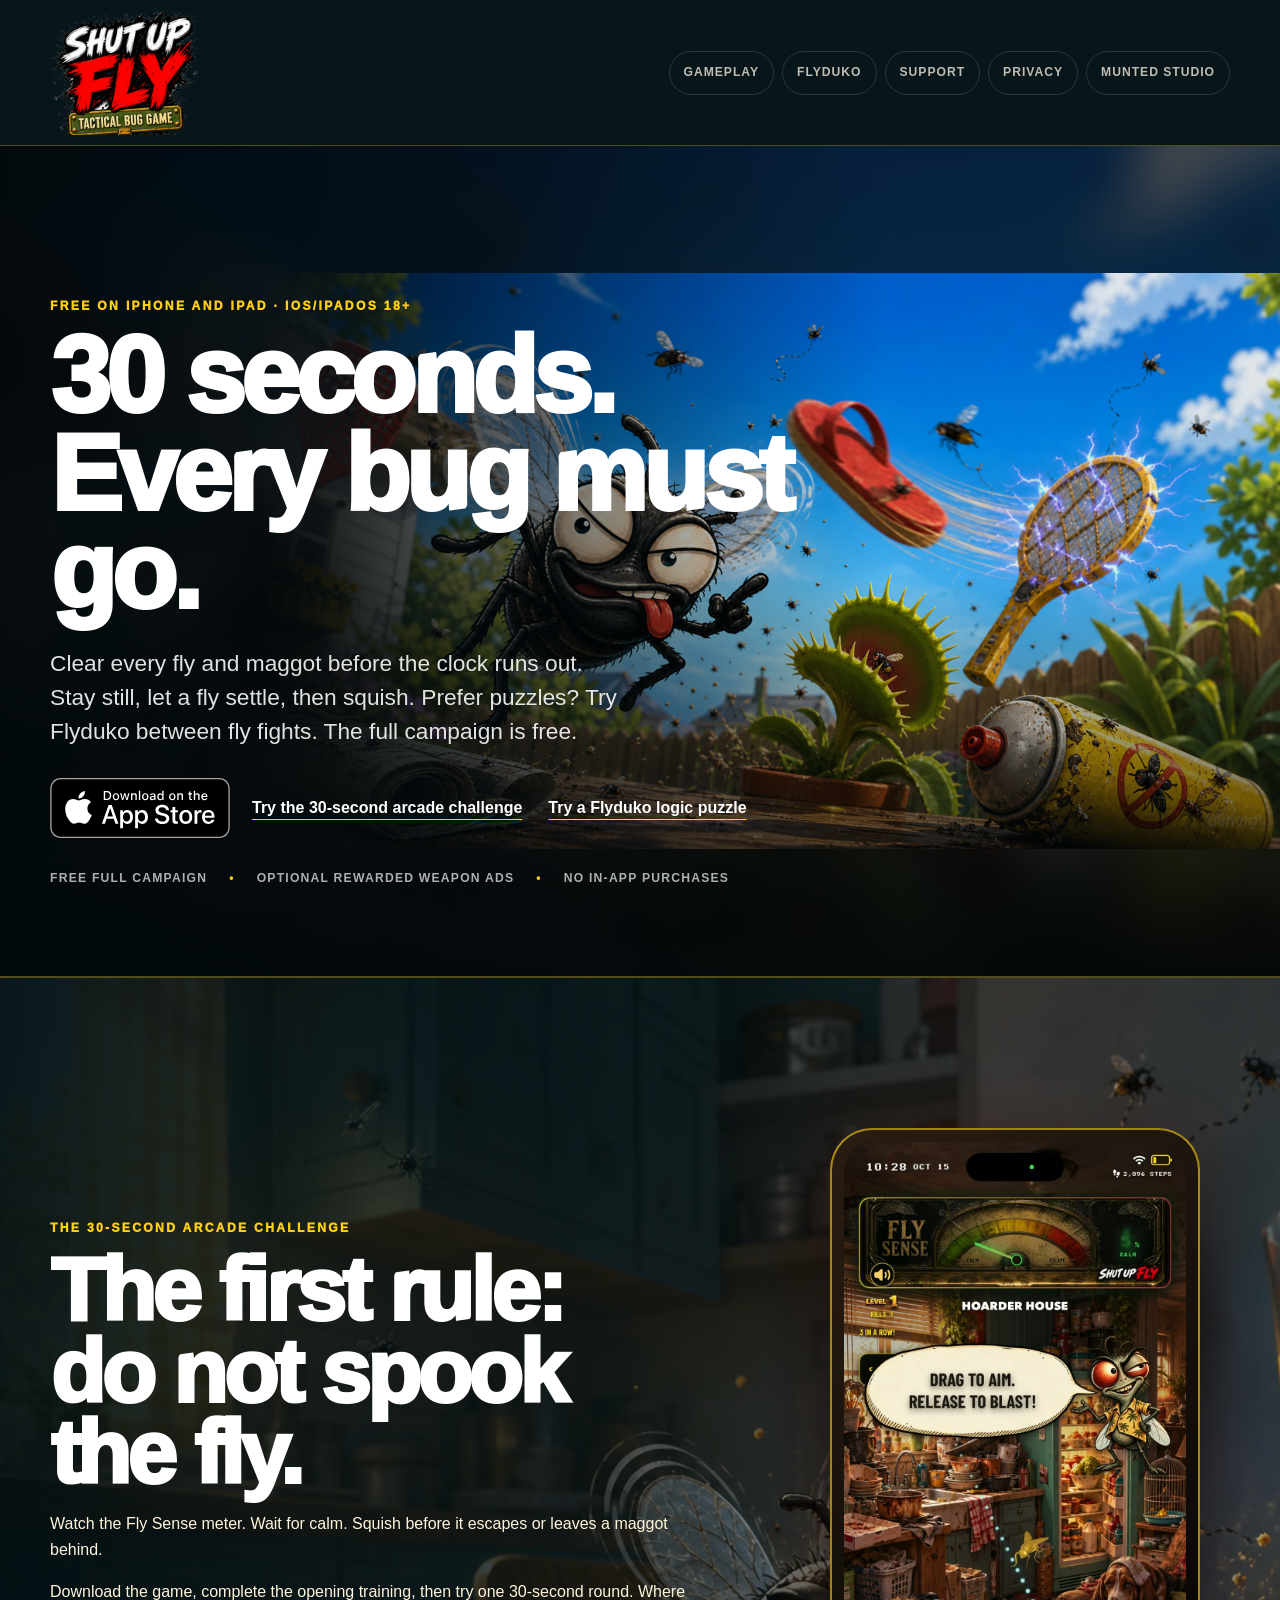
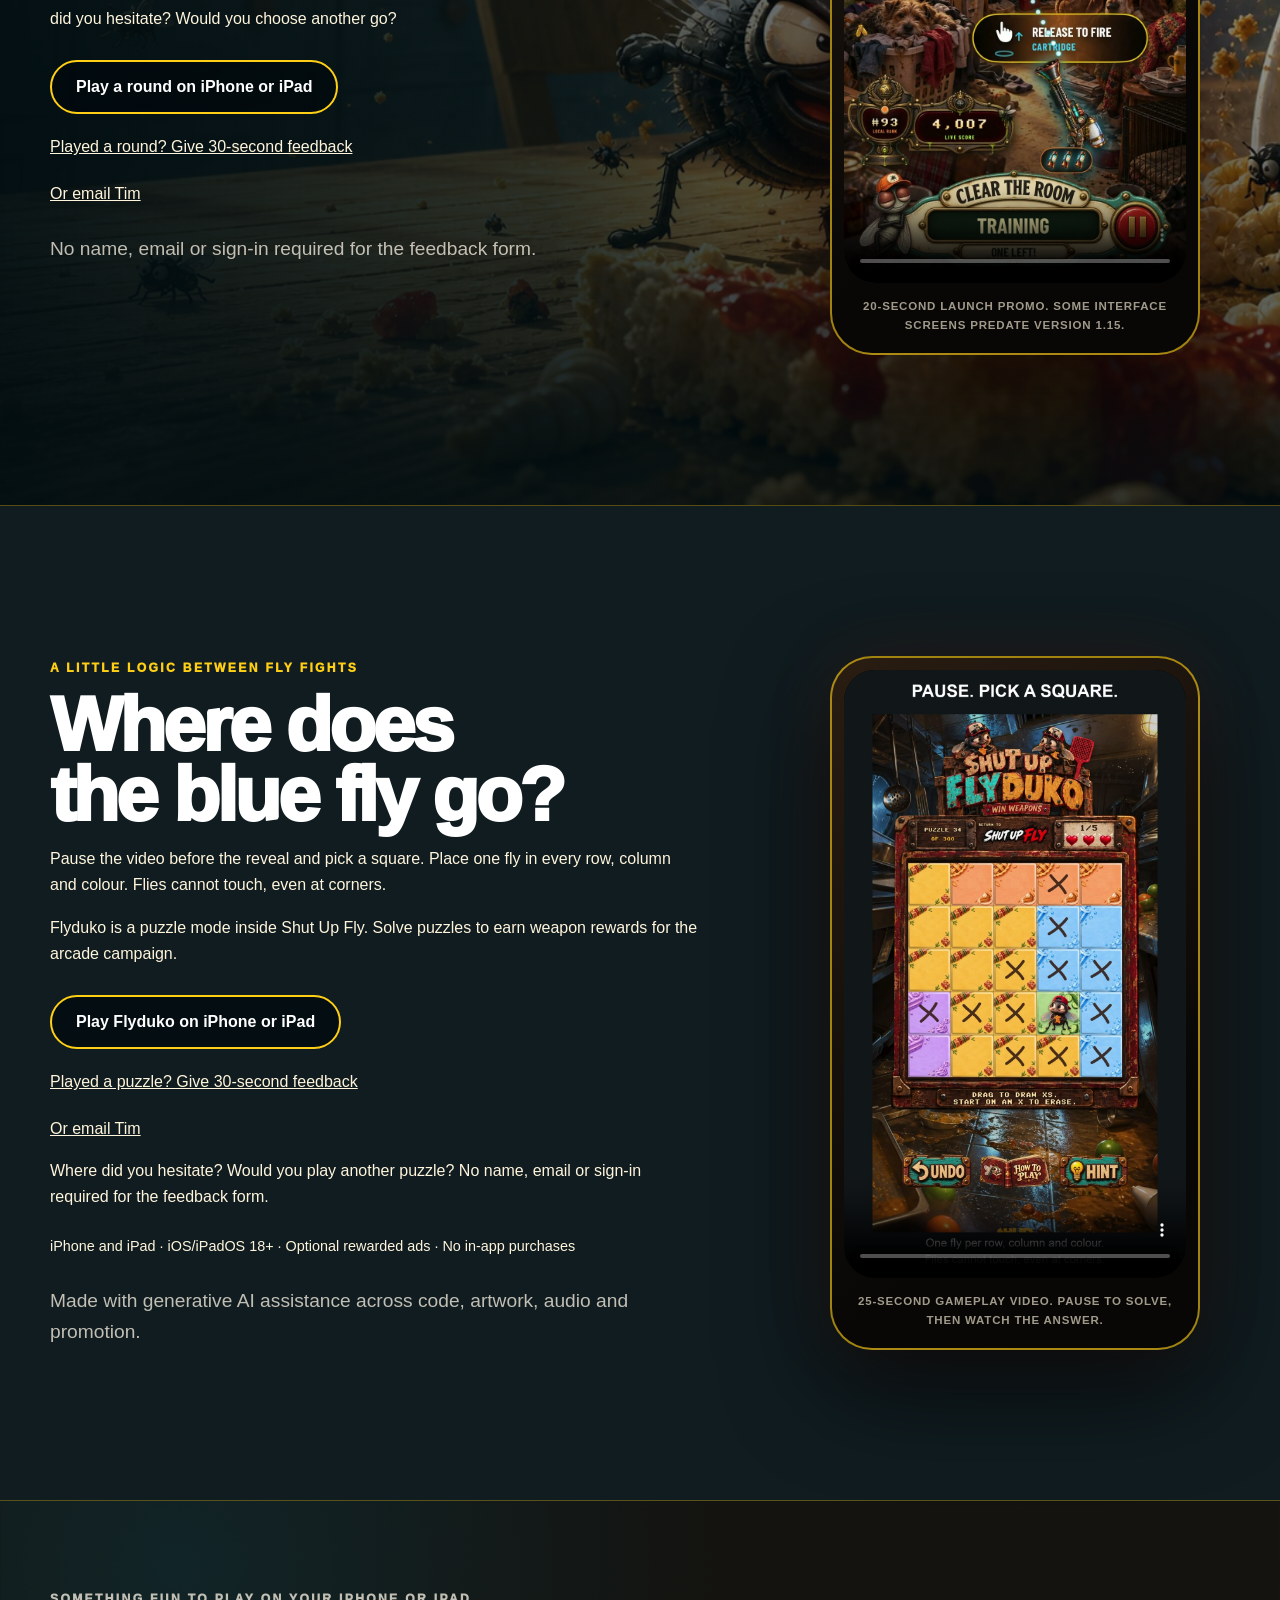
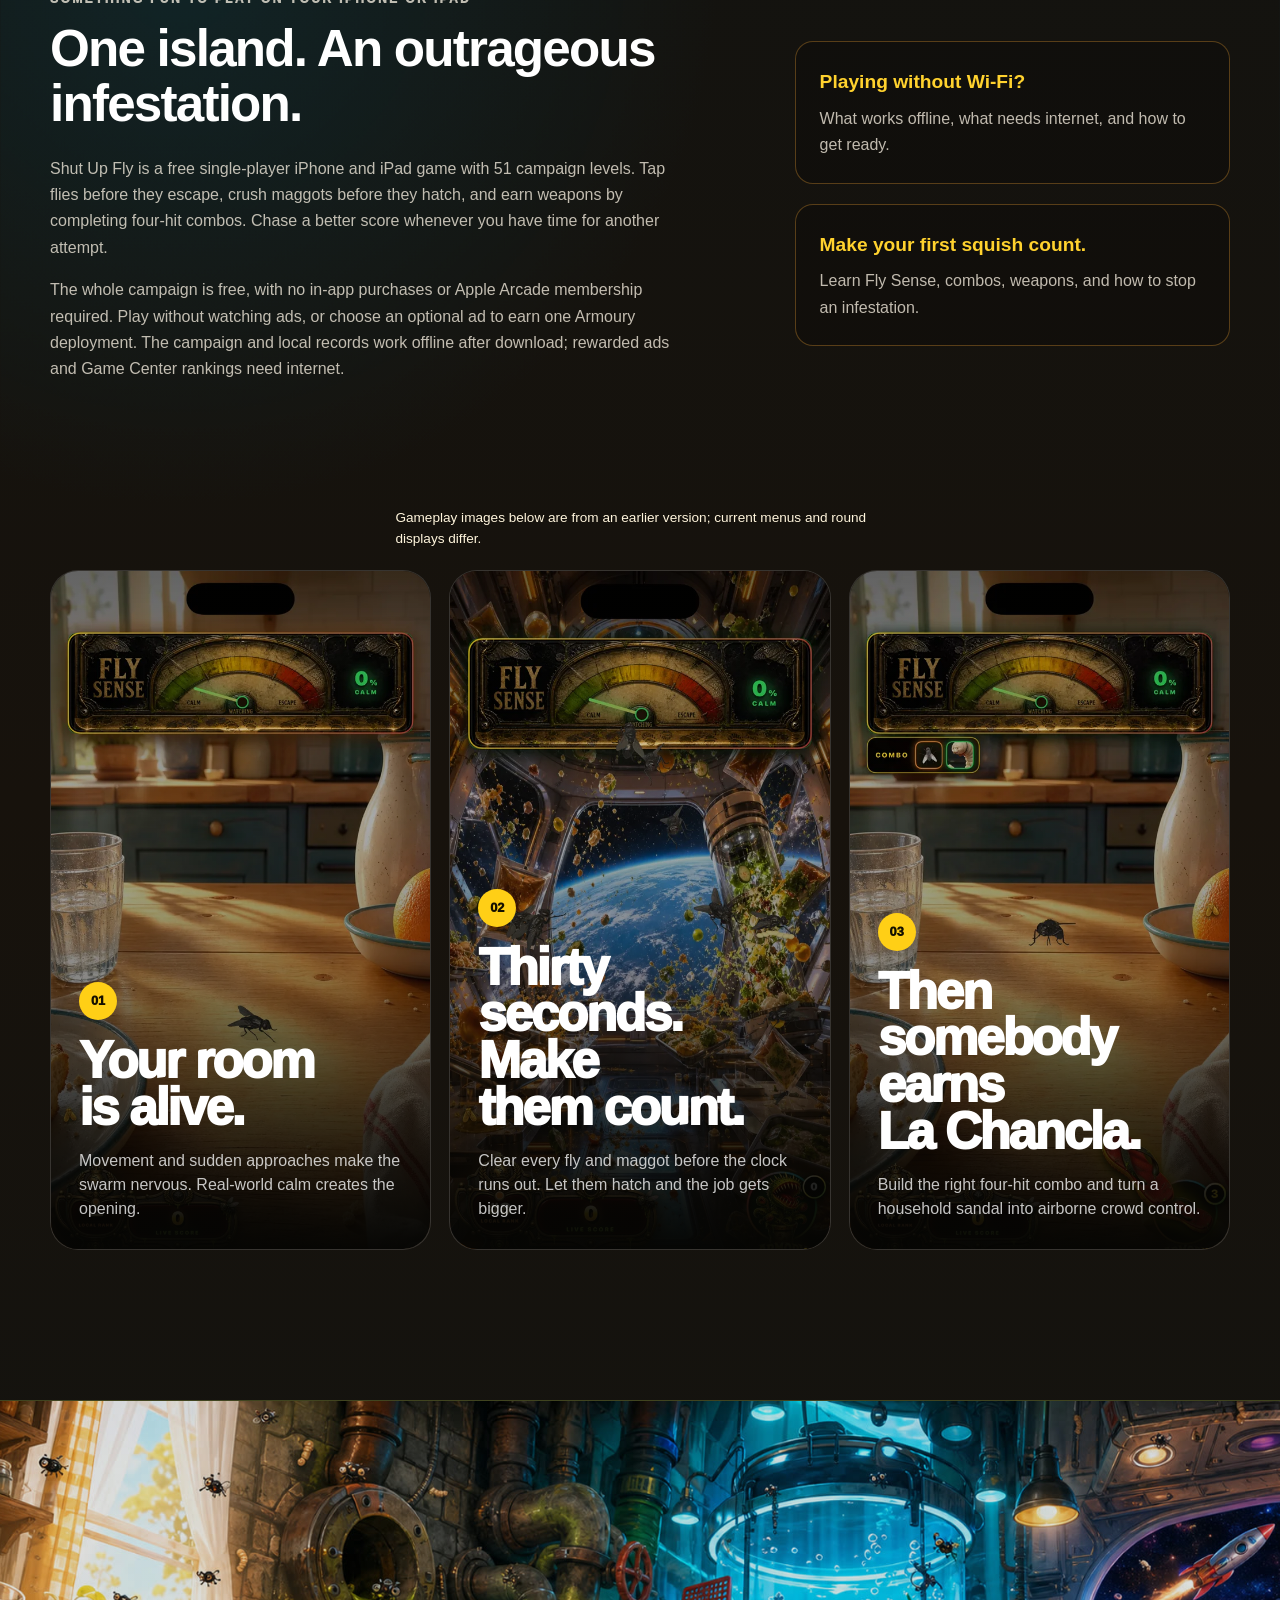
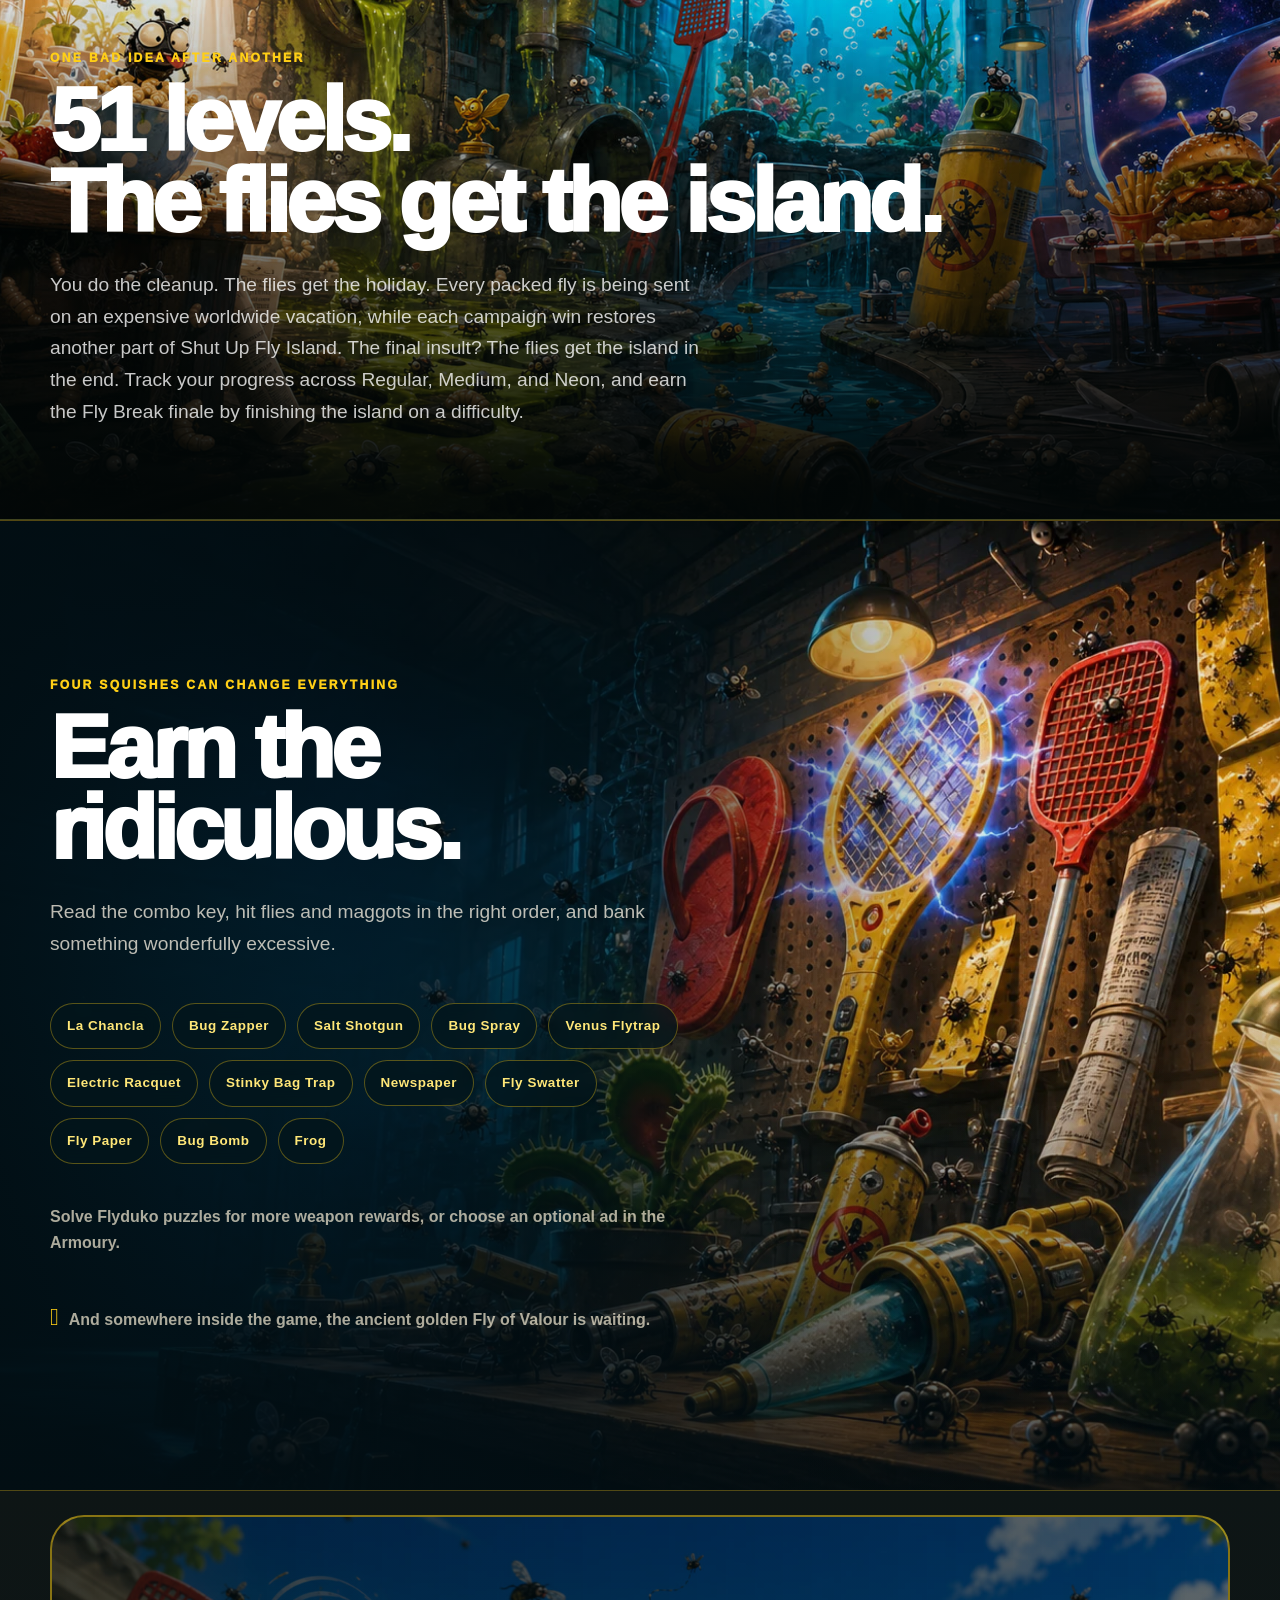
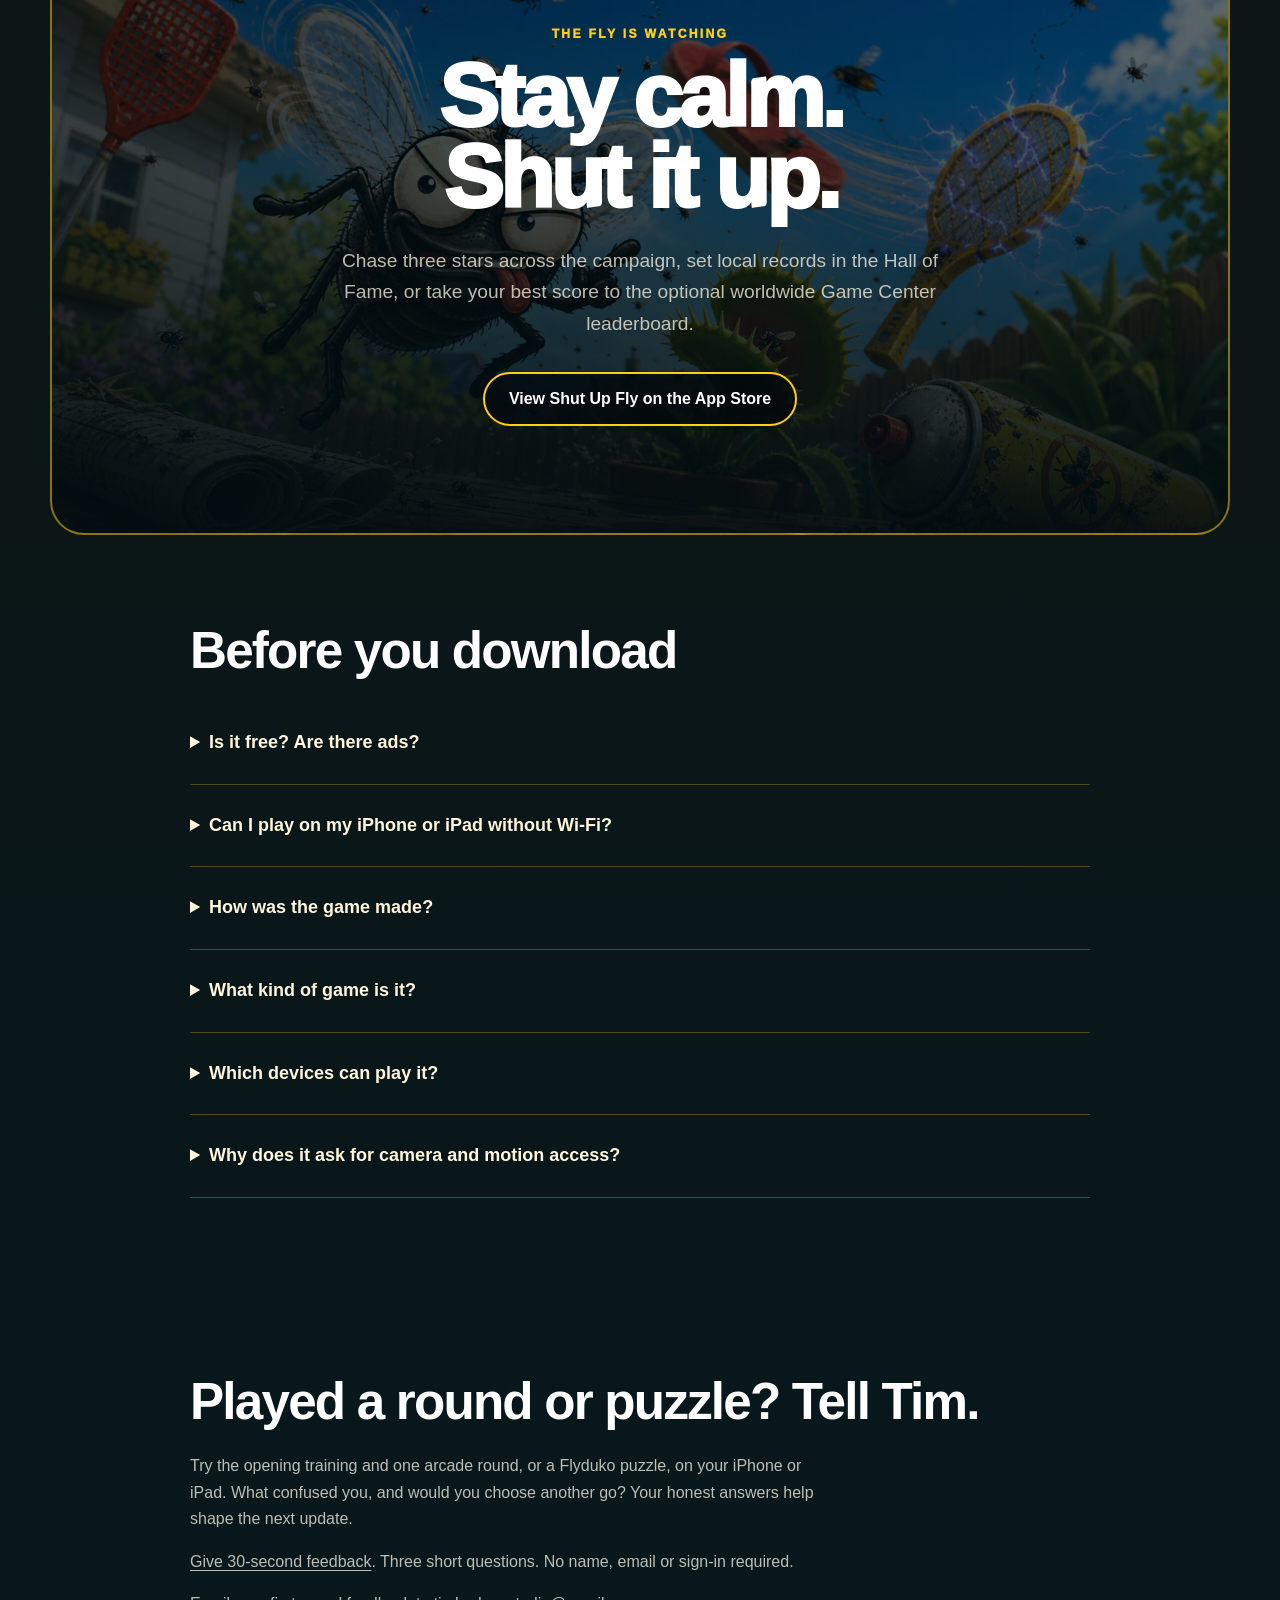
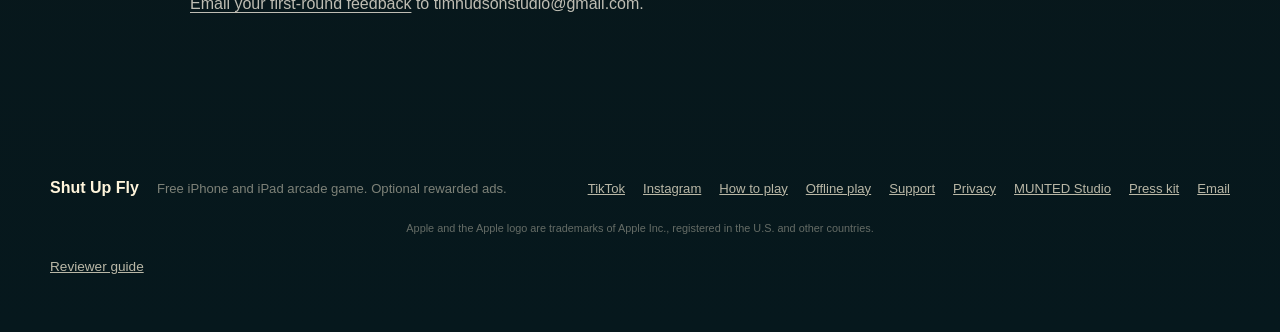
==== commit 86e63d07: "Rebrand THUD Studio as MUNTED with animated studio identity" ====
--- a/index.html
+++ b/index.html
@@ -27,6 +27,7 @@
     "@id": "https://shutupfly.timhudson.com/#game",
     "name": "Shut Up Fly",
     "url": "https://shutupfly.timhudson.com/",
+    "creator": {"@type": "Organization", "@id": "https://shutupfly.timhudson.com/studio/#organization", "name": "MUNTED Studio", "url": "https://shutupfly.timhudson.com/studio/"},
     "applicationCategory": "GameApplication",
     "operatingSystem": "iOS 18.0 or later",
     "genre": ["Action", "Casual", "Arcade"],
@@ -48,7 +49,7 @@
       <a href="#gameplay">Gameplay</a>
       <a href="#flyduko">Flyduko</a>
       <a href="/support/">Support</a>
-      <a href="/privacy/">Privacy</a><a href="/studio/">THUD Studio</a>
+      <a href="/privacy/">Privacy</a><a href="/studio/">MUNTED Studio</a>
     </div>
   </nav>
 
@@ -202,7 +203,7 @@
 
   <footer class="marketing-footer">
     <strong>Shut Up Fly</strong><span>Free iPhone and iPad arcade game. Optional rewarded ads.</span>
-    <nav aria-label="Footer"><a href="https://www.tiktok.com/@shutupfly">TikTok</a><a href="https://www.instagram.com/playshutupfly/">Instagram</a><a href="/how-to-play/">How to play</a><a href="/offline-iphone-game/">Offline play</a><a href="/support/">Support</a><a href="/privacy/">Privacy</a><a href="/studio/">THUD Studio</a><a href="/press/">Press kit</a><a href="mailto:timhudsonacs@gmail.com?subject=Shut%20Up%20Fly%20Support">Email</a></nav>
+    <nav aria-label="Footer"><a href="https://www.tiktok.com/@shutupfly">TikTok</a><a href="https://www.instagram.com/playshutupfly/">Instagram</a><a href="/how-to-play/">How to play</a><a href="/offline-iphone-game/">Offline play</a><a href="/support/">Support</a><a href="/privacy/">Privacy</a><a href="/studio/">MUNTED Studio</a><a href="/press/">Press kit</a><a href="mailto:timhudsonacs@gmail.com?subject=Shut%20Up%20Fly%20Support">Email</a></nav>
     <small>Apple and the Apple logo are trademarks of Apple Inc., registered in the U.S. and other countries.</small>
   <p class="site-review-link"><a href="/review/">Reviewer guide</a></p>
   </footer>
--- a/app.css
+++ b/app.css
@@ -369,6 +369,7 @@
 
   .app-links { width: auto; }
   .app-links a { flex: 1; justify-content: center; }
+  .utility-page .app-links { flex-wrap: wrap; justify-content: flex-end; min-width: 0; }
   .utility-page .app-links a:first-child { display: none; }
   .utility-hero {
     min-height: 560px;
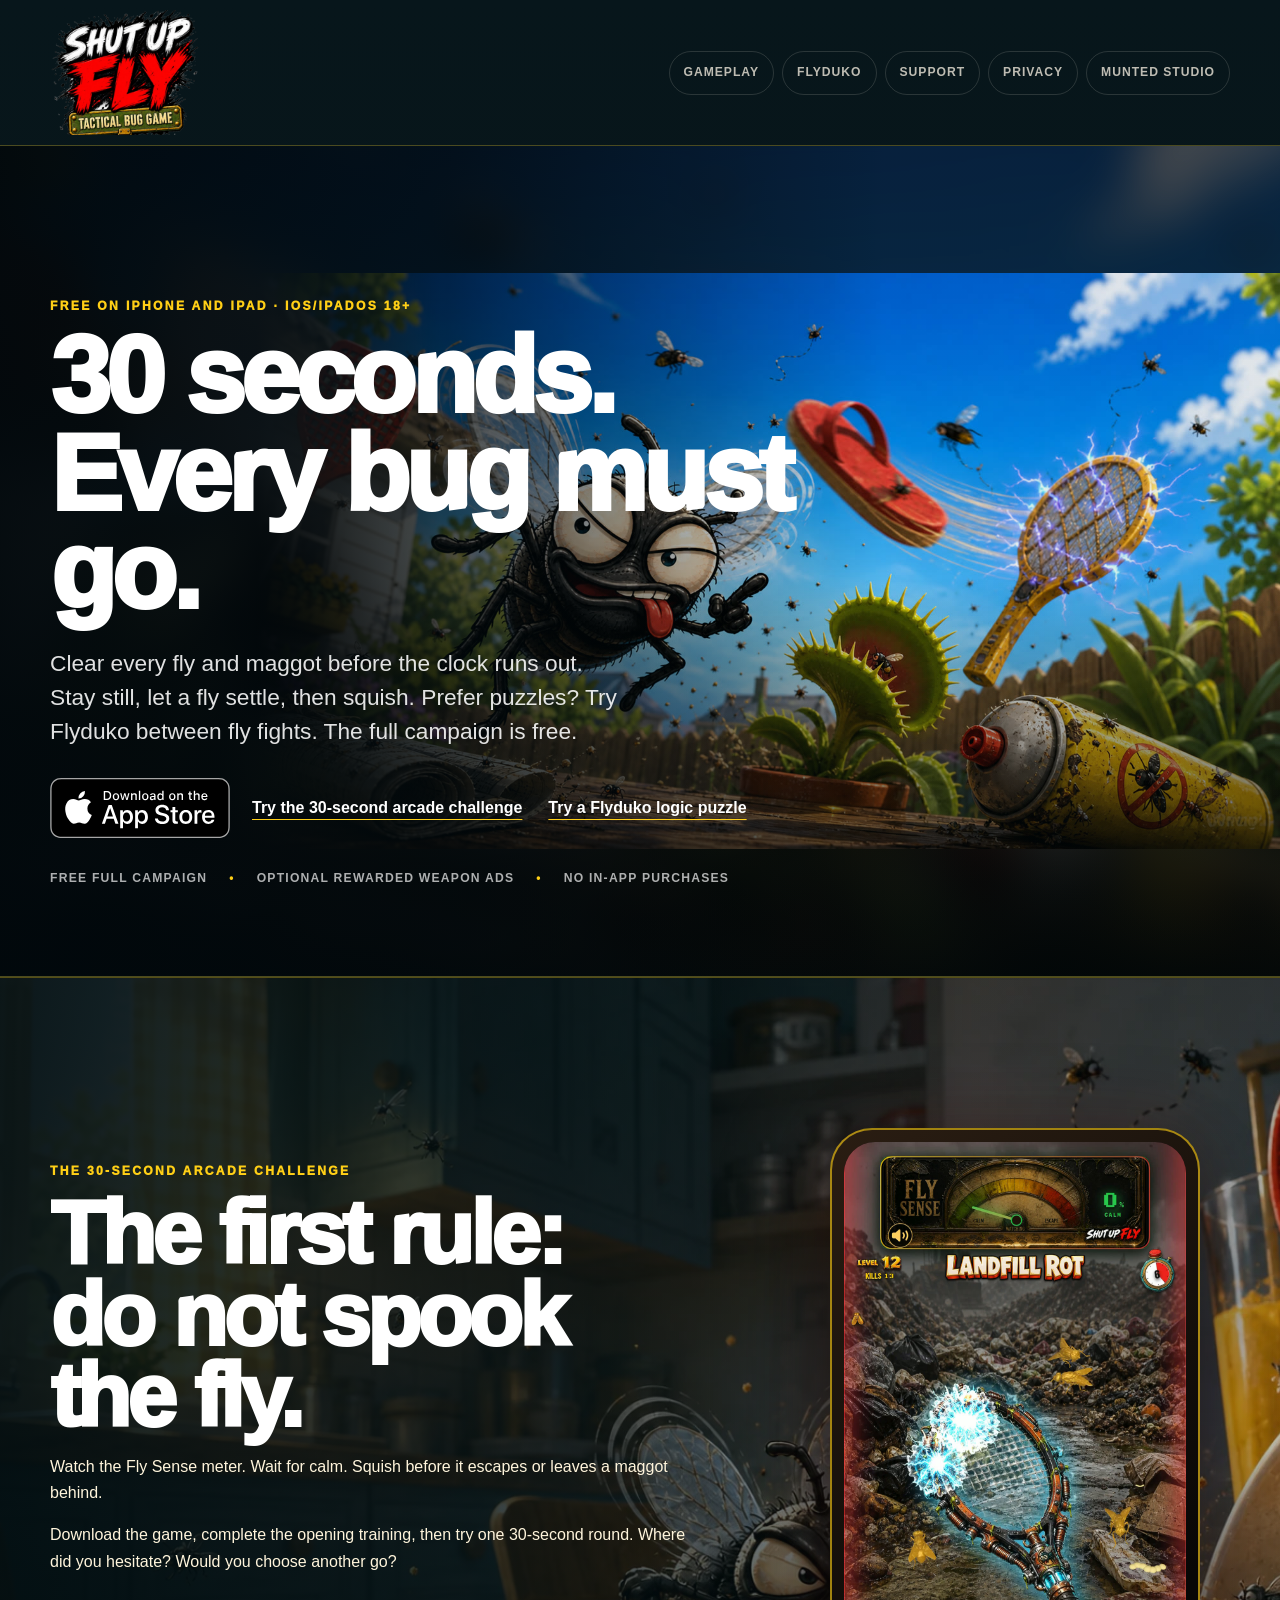
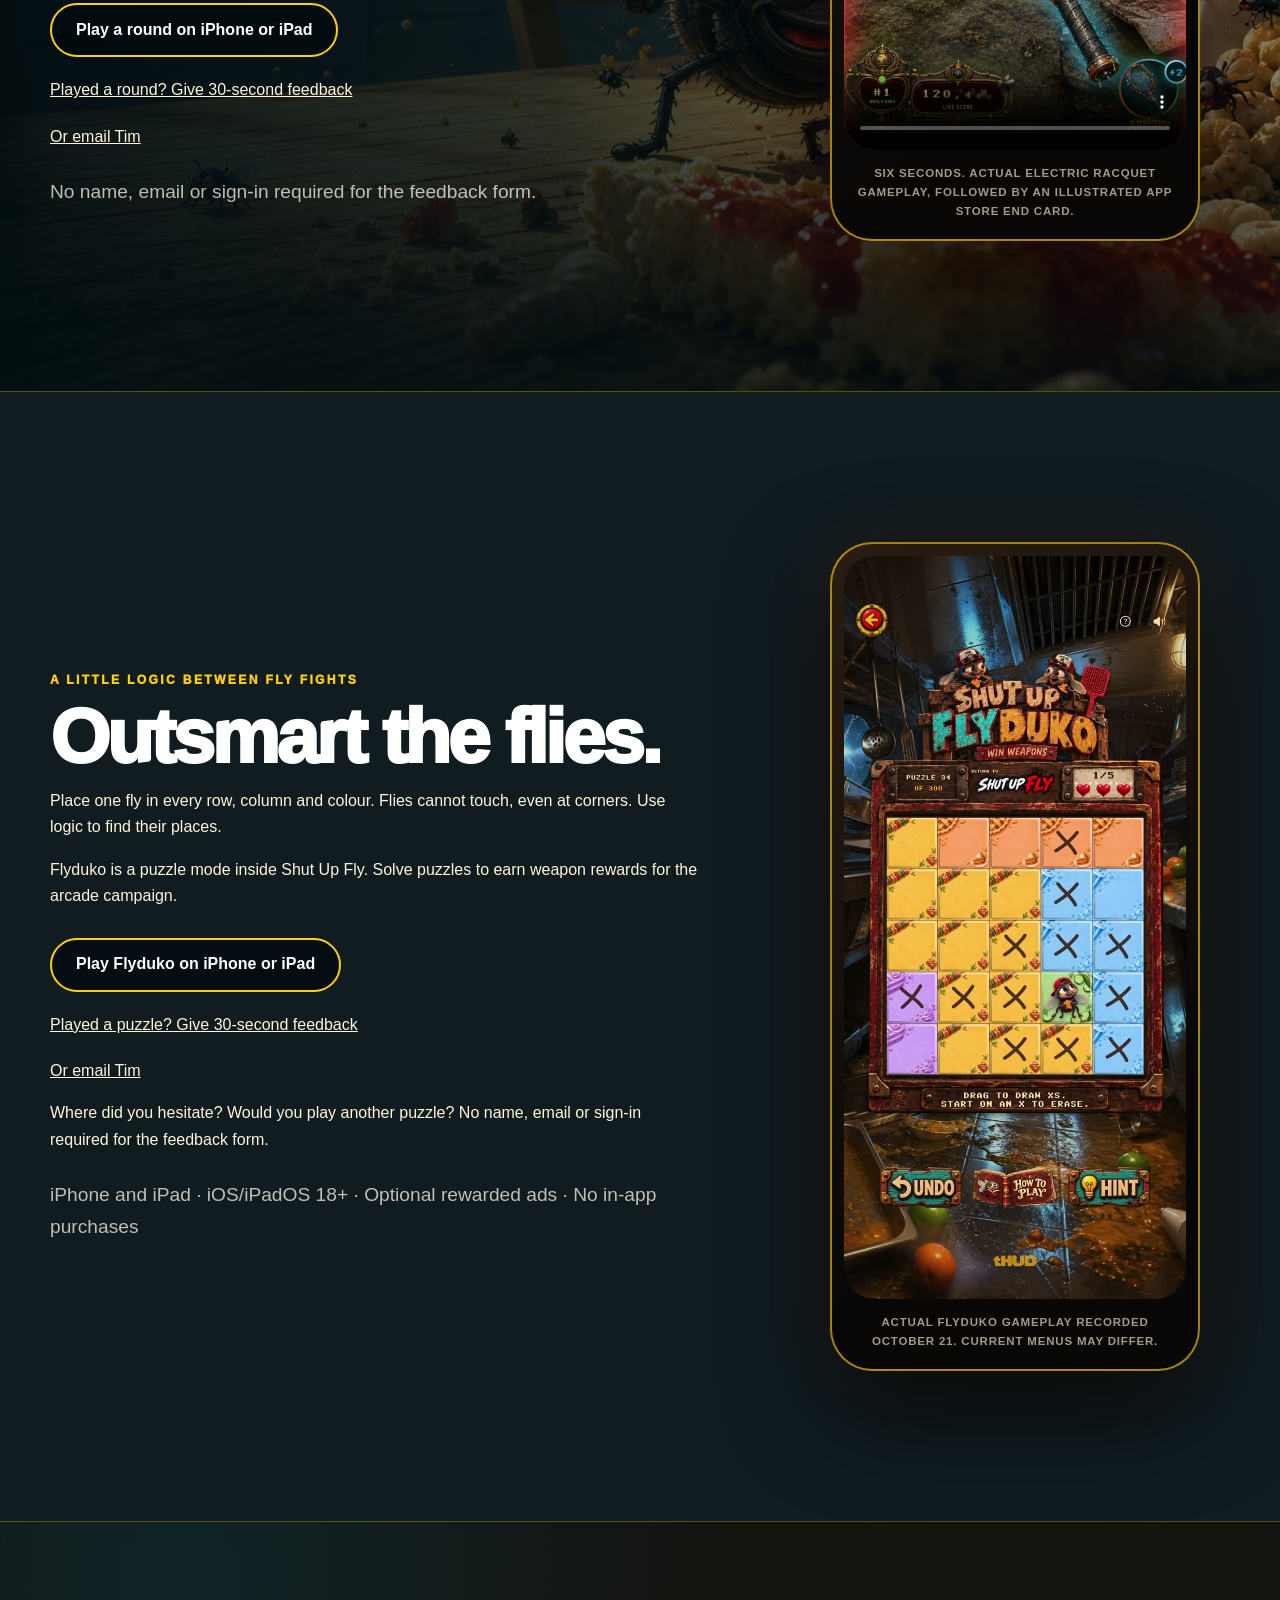
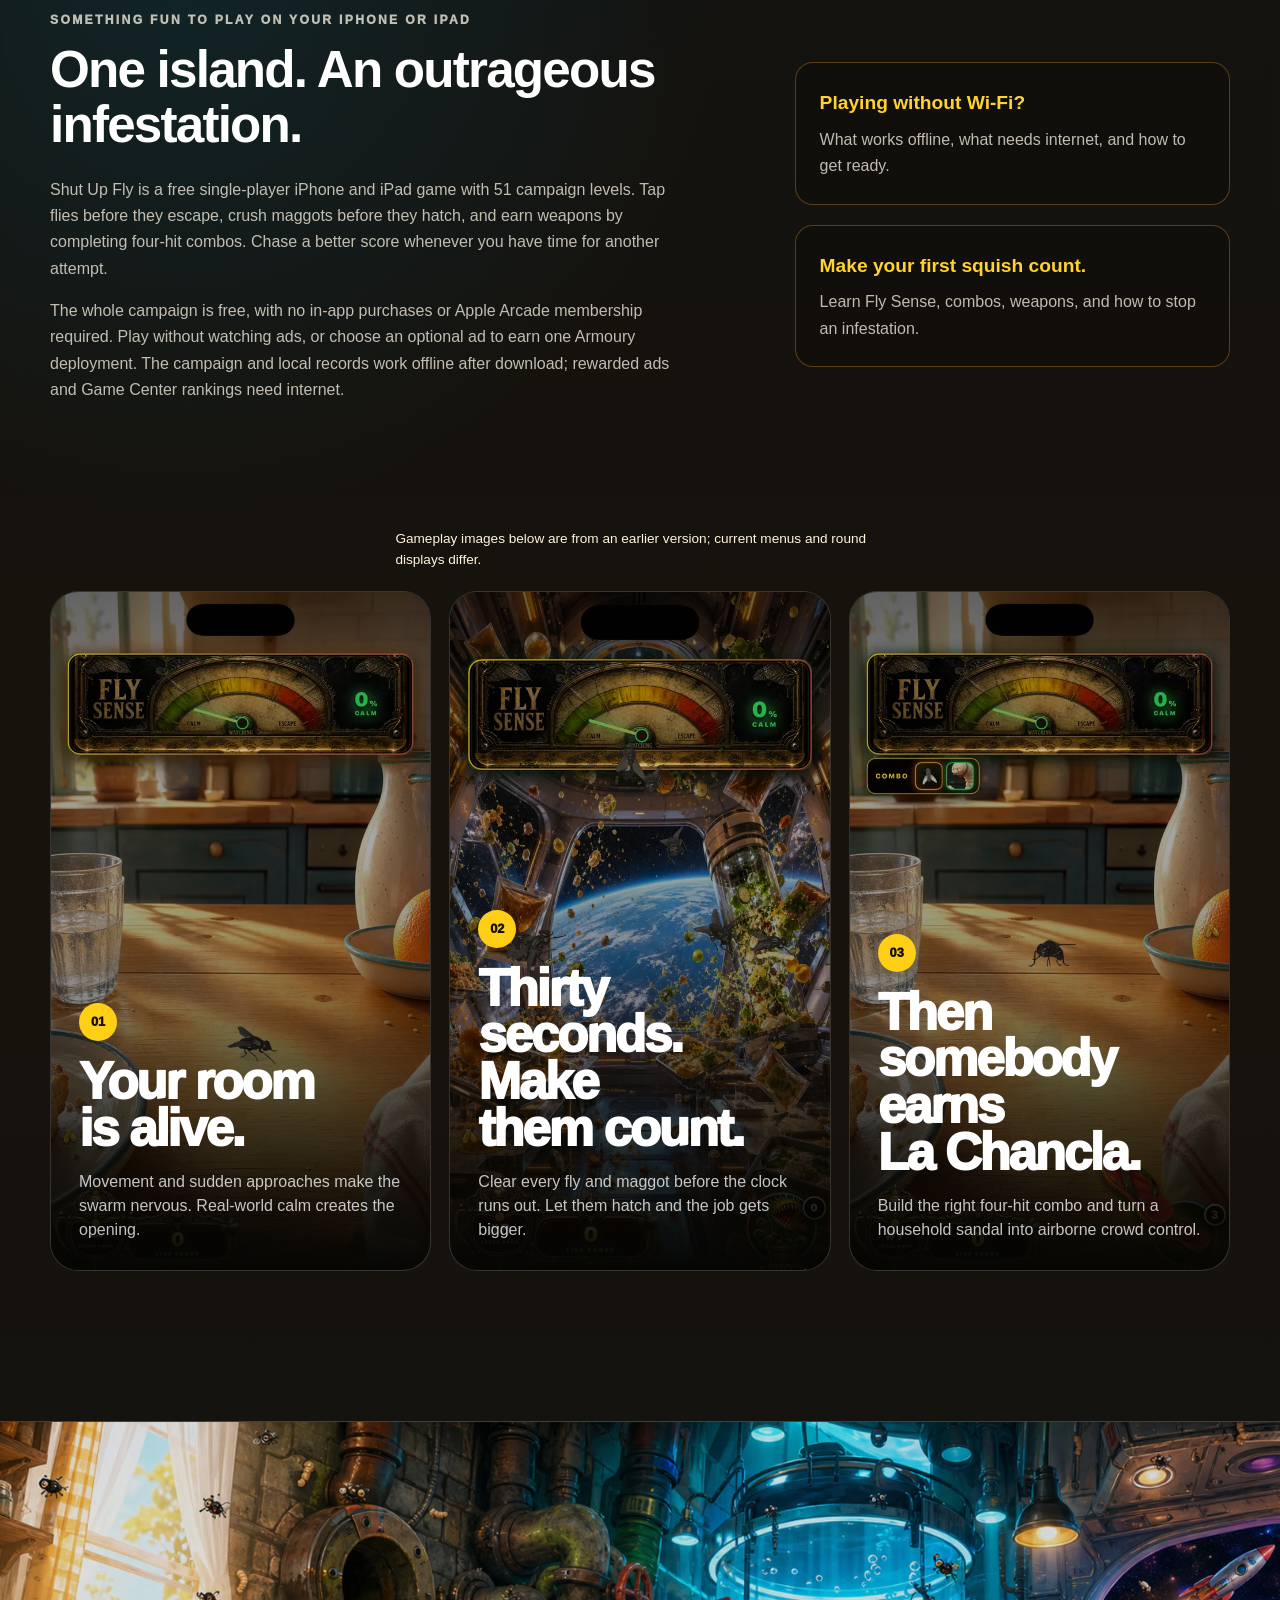
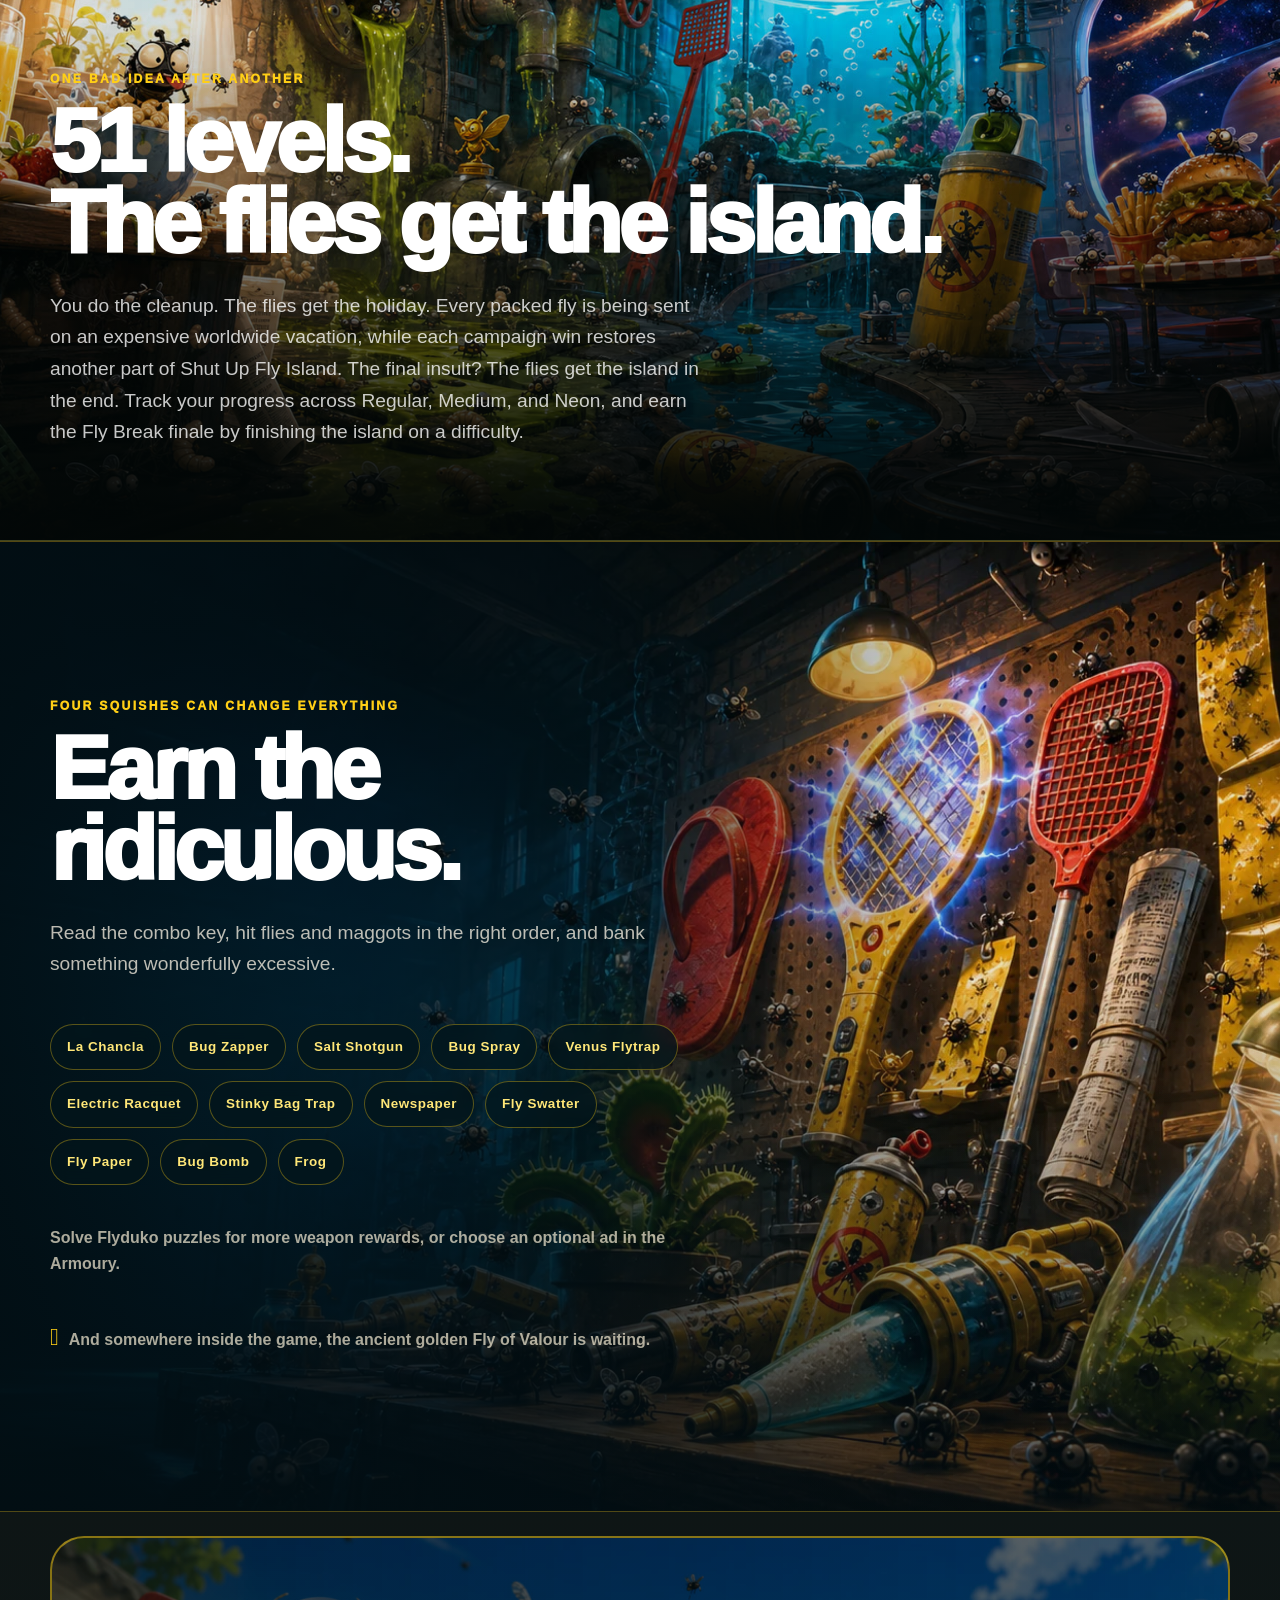
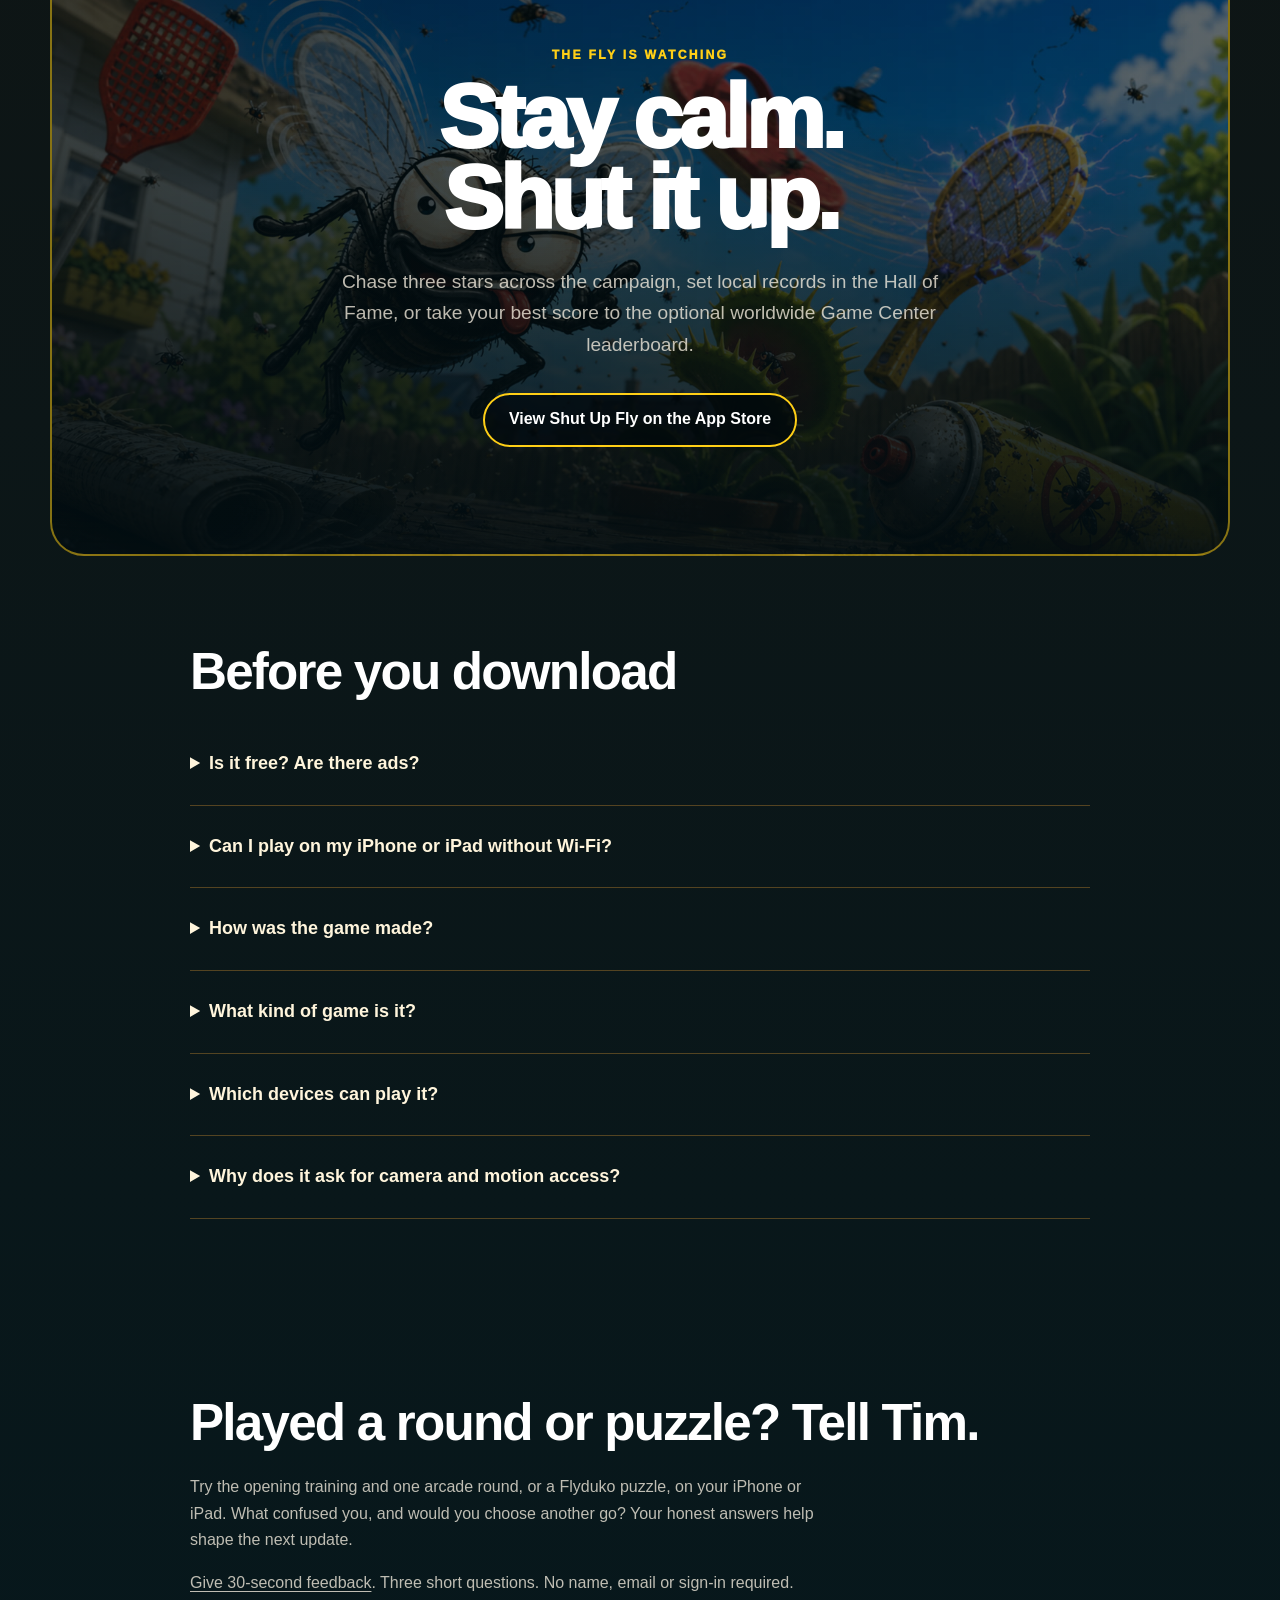
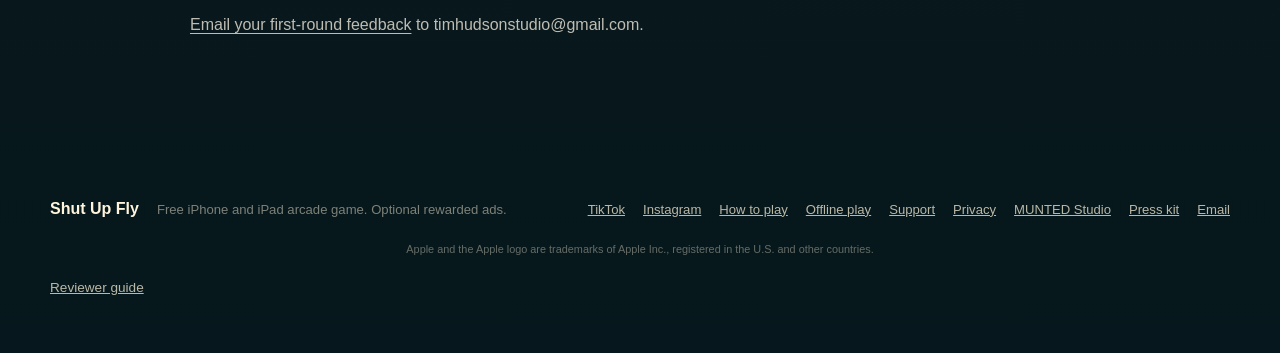
==== commit 743360af: "Show immediate Electric Racquet action and clarify Flyduko" ====
--- a/index.html
+++ b/index.html
@@ -19,7 +19,7 @@
   <meta name="google-site-verification" content="q3VbmPbODBqLltxBZbOWlc8huieytN90GPKtDy254cg" />
   <link rel="icon" href="/favicon.svg" type="image/svg+xml" />
   <link rel="preload" as="image" href="/media/hero-universe-v1.jpg" fetchpriority="high" />
-  <link rel="stylesheet" href="/app.css?v=15" />
+  <link rel="stylesheet" href="/app.css?v=16" />
   <script type="application/ld+json">
   {
     "@context": "https://schema.org",
@@ -91,10 +91,11 @@
           <p>No name, email or sign-in required for the feedback form.</p>
         </div>
         <div class="preview-shell">
-          <video controls playsinline preload="metadata" poster="/media/shut-up-fly-promo-20s-poster.jpg" aria-label="Shut Up Fly 20-second launch promo">
-            <source src="/media/shut-up-fly-promo-20s.mp4" type="video/mp4" />
+          <video controls playsinline preload="none" width="1080" height="1920" poster="/media/electric-racquet-poster.jpg" aria-label="Electric Racquet gameplay and Shut Up Fly App Store end card" aria-describedby="racquet-video-note">
+            <source src="/media/electric-racquet-6s.mp4" type="video/mp4" />
+            <a href="/media/electric-racquet-6s.mp4">Watch the Electric Racquet clip</a>
           </video>
-          <span class="preview-note">20-second launch promo. Some interface screens predate version 1.15.</span>
+          <span class="preview-note" id="racquet-video-note">Six seconds. Actual Electric Racquet gameplay, followed by an illustrated App Store end card.</span>
         </div>
       </div>
     </section>
@@ -103,8 +104,8 @@
       <div class="proof-section">
         <div class="section-heading">
           <p class="game-kicker">A little logic between fly fights</p>
-          <h2 id="flyduko-title">Where does the blue fly go?</h2>
-          <p>Pause the video before the reveal and pick a square. Place one fly in every row, column and colour. Flies cannot touch, even at corners.</p>
+          <h2 id="flyduko-title">Outsmart the flies.</h2>
+          <p>Place one fly in every row, column and colour. Flies cannot touch, even at corners. Use logic to find their places.</p>
           <p>Flyduko is a puzzle mode inside Shut Up Fly. Solve puzzles to earn weapon rewards for the arcade campaign.</p>
           <div class="flyduko-actions">
             <a class="store-text-action" href="https://apps.apple.com/app/apple-store/id6797986930?pt=127545438&amp;ct=website&amp;mt=8">Play Flyduko on iPhone or iPad</a>
@@ -113,15 +114,11 @@
           </div>
           <p>Where did you hesitate? Would you play another puzzle? No name, email or sign-in required for the feedback form.</p>
           <p class="flyduko-details">iPhone and iPad · iOS/iPadOS 18+ · Optional rewarded ads · No in-app purchases</p>
-          <p class="flyduko-disclosure">Made with generative AI assistance across code, artwork, audio and promotion.</p>
-        </div>
-        <div class="preview-shell">
-          <video controls playsinline preload="none" width="1080" height="1920" poster="/media/flyduko-challenge-poster.jpg" aria-label="Flyduko video puzzle challenge with an answer reveal" aria-describedby="flyduko-video-note">
-            <source src="/media/flyduko-challenge-25s.mp4" type="video/mp4" />
-            <a href="/media/flyduko-challenge-25s.mp4">Watch the Flyduko challenge</a>
-          </video>
-          <span class="preview-note" id="flyduko-video-note">25-second gameplay video. Pause to solve, then watch the answer.</span>
-        </div>
+        </div>
+        <figure class="preview-shell">
+          <img src="/media/flyduko-gameplay-oct21.jpg" width="660" height="1434" loading="lazy" alt="Flyduko gameplay with coloured regions, one placed fly and crossed-out squares on a five-by-five grid." />
+          <figcaption class="preview-note">Actual Flyduko gameplay recorded October 21. Current menus may differ.</figcaption>
+        </figure>
       </div>
     </section>
 
--- a/app.css
+++ b/app.css
@@ -618,6 +618,7 @@
 
 .preview-shell {
   justify-self: center;
+  margin: 0;
   width: min(100%, 370px);
   padding: 12px 12px 18px;
   border: 2px solid rgba(255, 207, 22, 0.62);
@@ -626,10 +627,11 @@
   box-shadow: 0 35px 100px rgba(0, 0, 0, 0.7), 0 0 70px rgba(255, 62, 25, 0.11);
 }
 
-.preview-shell video {
+.preview-shell video,
+.preview-shell img {
   display: block;
   width: 100%;
-  aspect-ratio: 886 / 1920;
+  height: auto;
   border-radius: 31px;
   background: #000;
 }
@@ -902,11 +904,9 @@
 .media-context { max-width: 70ch; margin: 20px auto; padding-inline: 20px; font-size: .85rem; line-height: 1.6; }
 .site-review-link { grid-column: 1 / -1; margin: 0; font-size: .85rem; }
 
-/* A direct destination for the Flyduko video challenge. */
+/* A direct destination for the Flyduko puzzle mode. */
 .flyduko-section { scroll-margin-top: 24px; border-bottom: 1px solid rgba(255, 207, 22, .3); background: #101c20; }
 .flyduko-section h2 { font-size: clamp(2.7rem, 6vw, 5rem); }
-.flyduko-section .preview-shell video { aspect-ratio: 9 / 16; height: auto; }
 .flyduko-actions, .play-actions { display: flex; flex-direction: column; align-items: flex-start; gap: 20px; margin-top: 28px; }
 .flyduko-actions .store-text-action, .play-actions .store-text-action { margin: 0; text-align: center; }
 .flyduko-section .flyduko-details { margin-top: 24px; font-size: .9rem; }
-.flyduko-section .flyduko-disclosure { margin-top: 16px; font-size: .8rem; color: rgba(255, 245, 220, .65); }
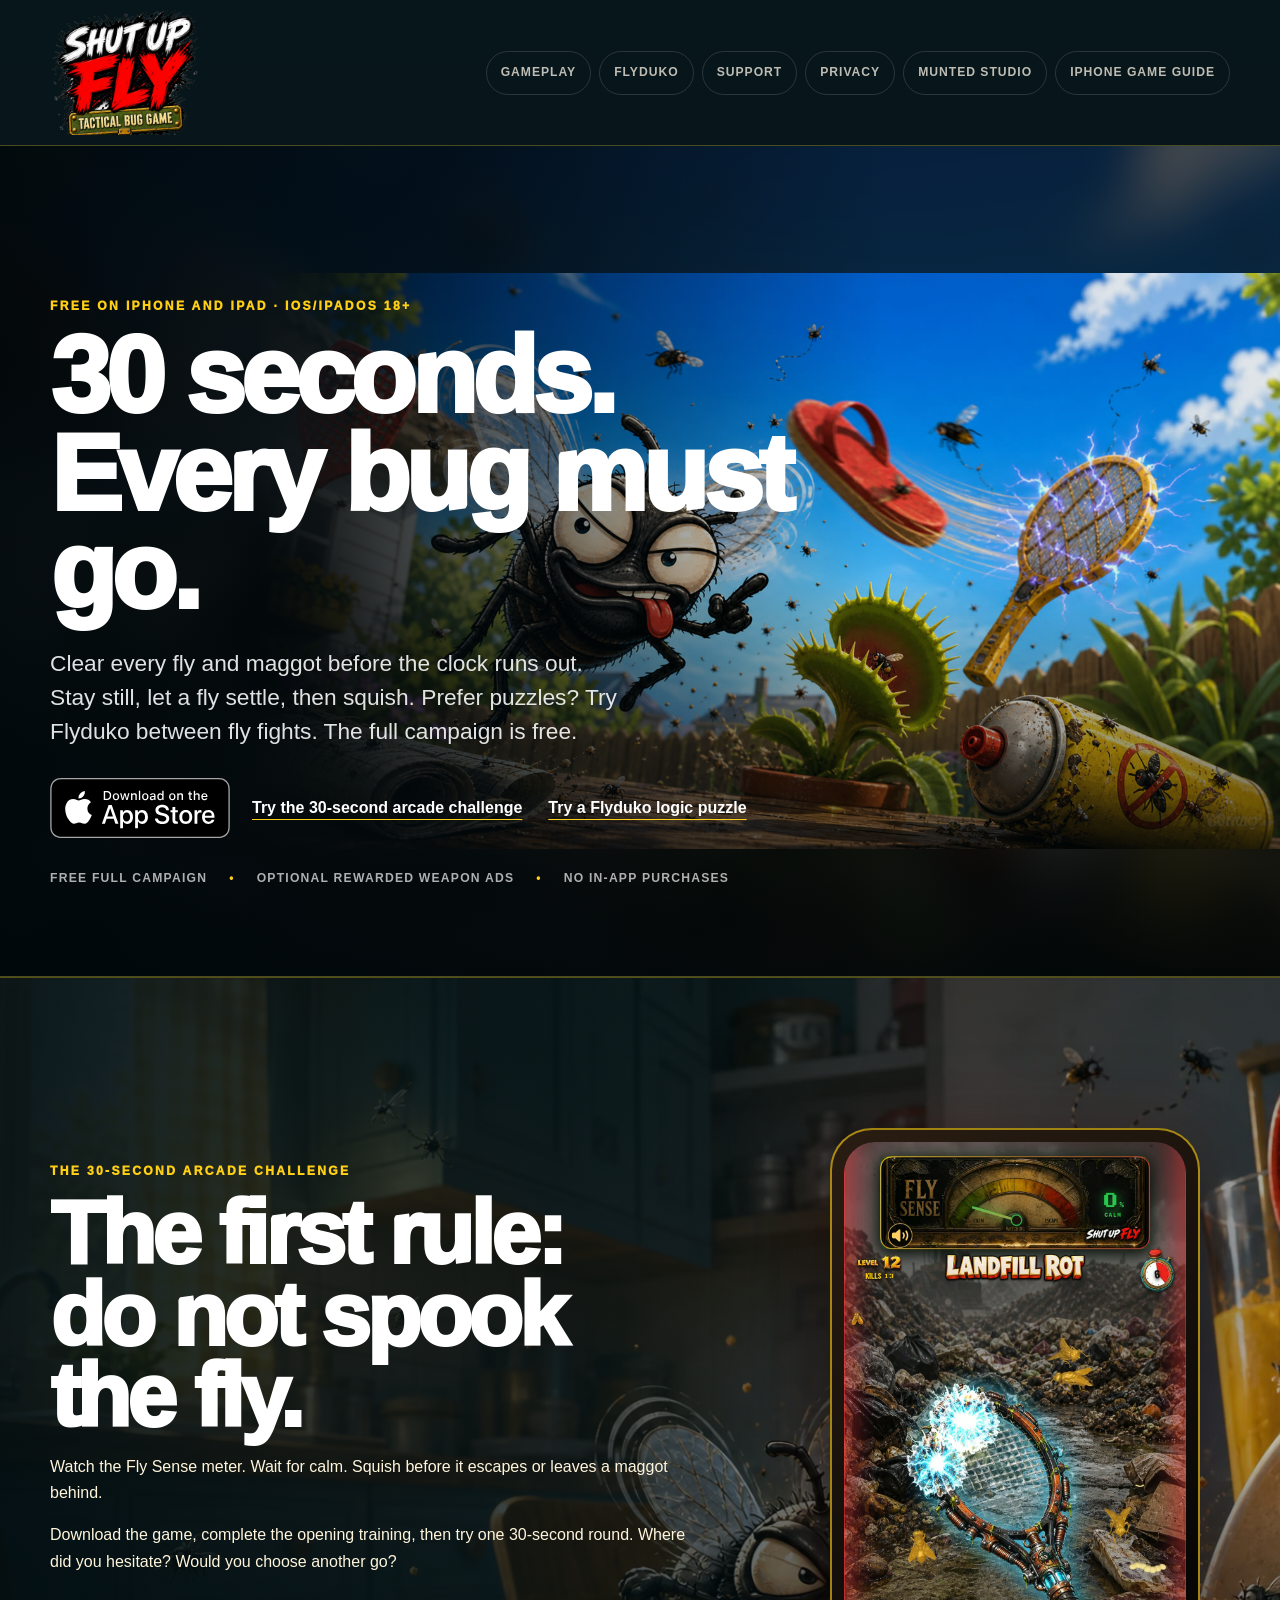
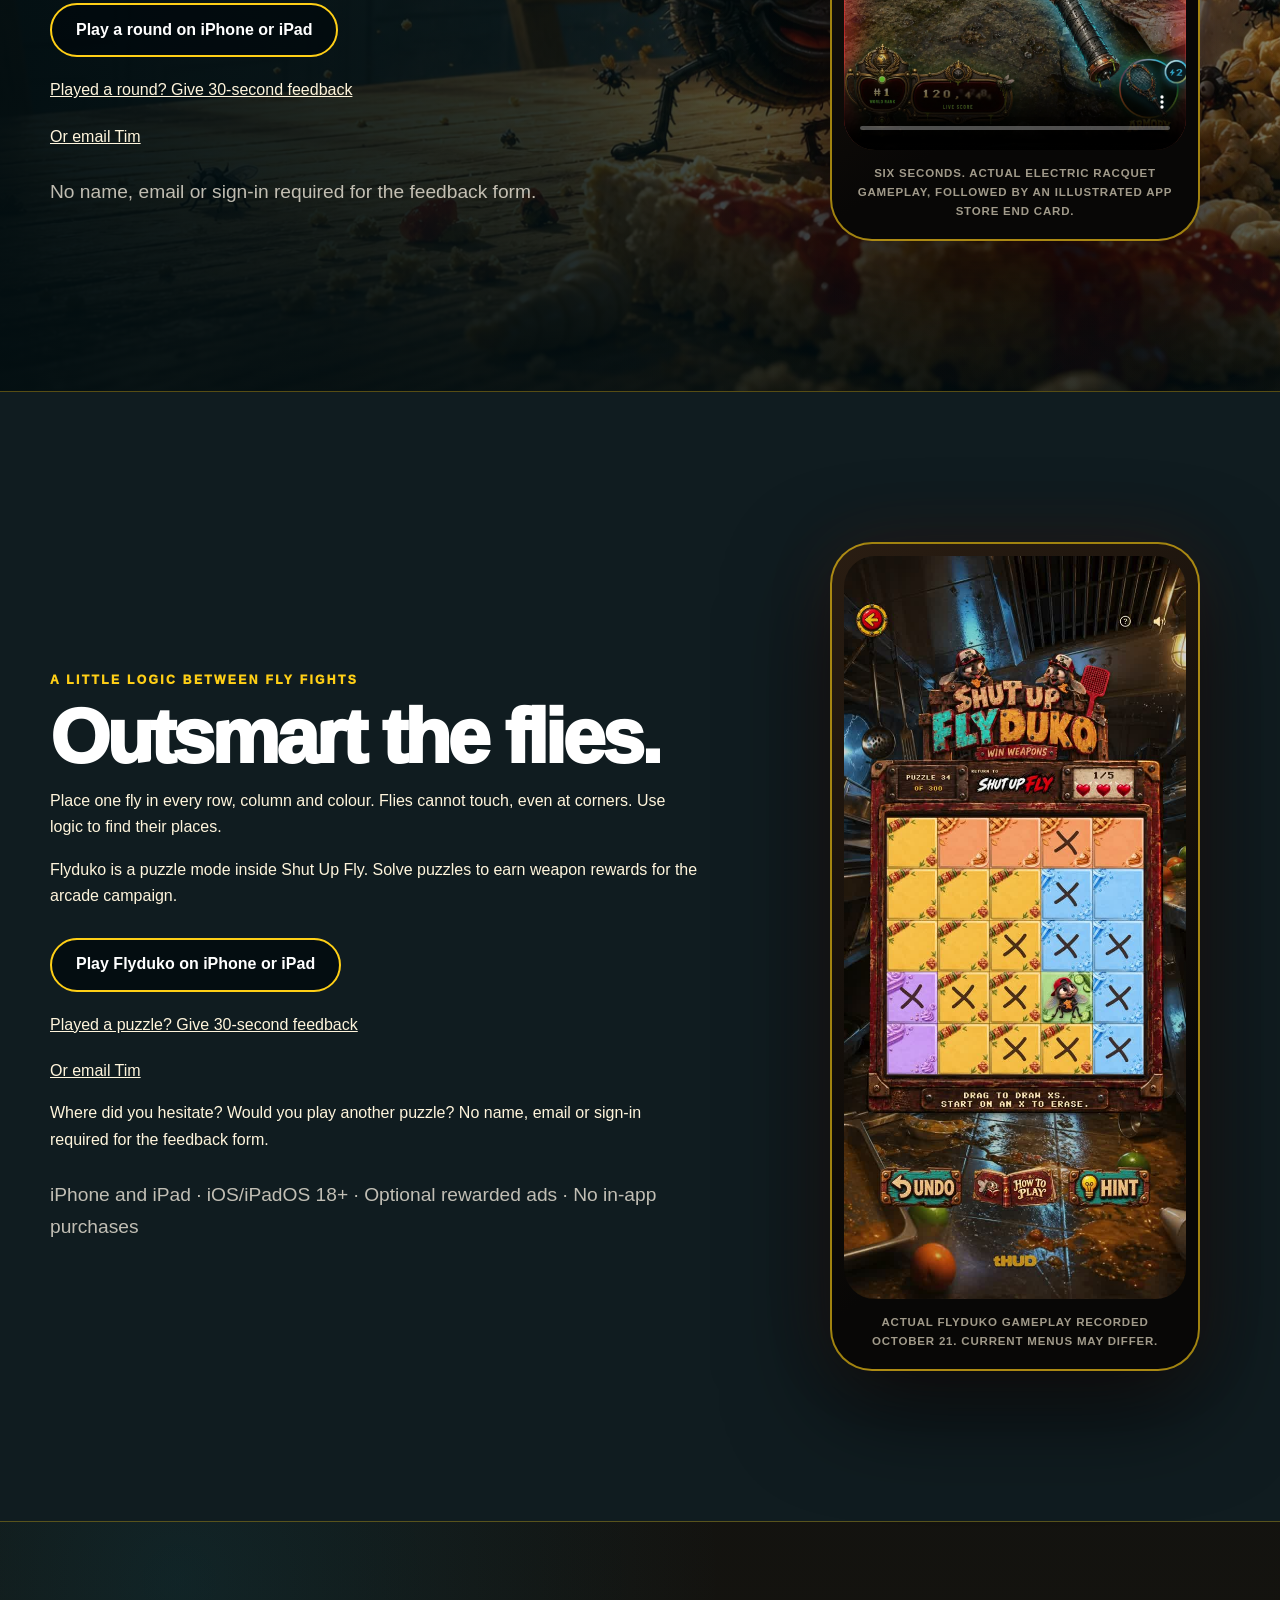
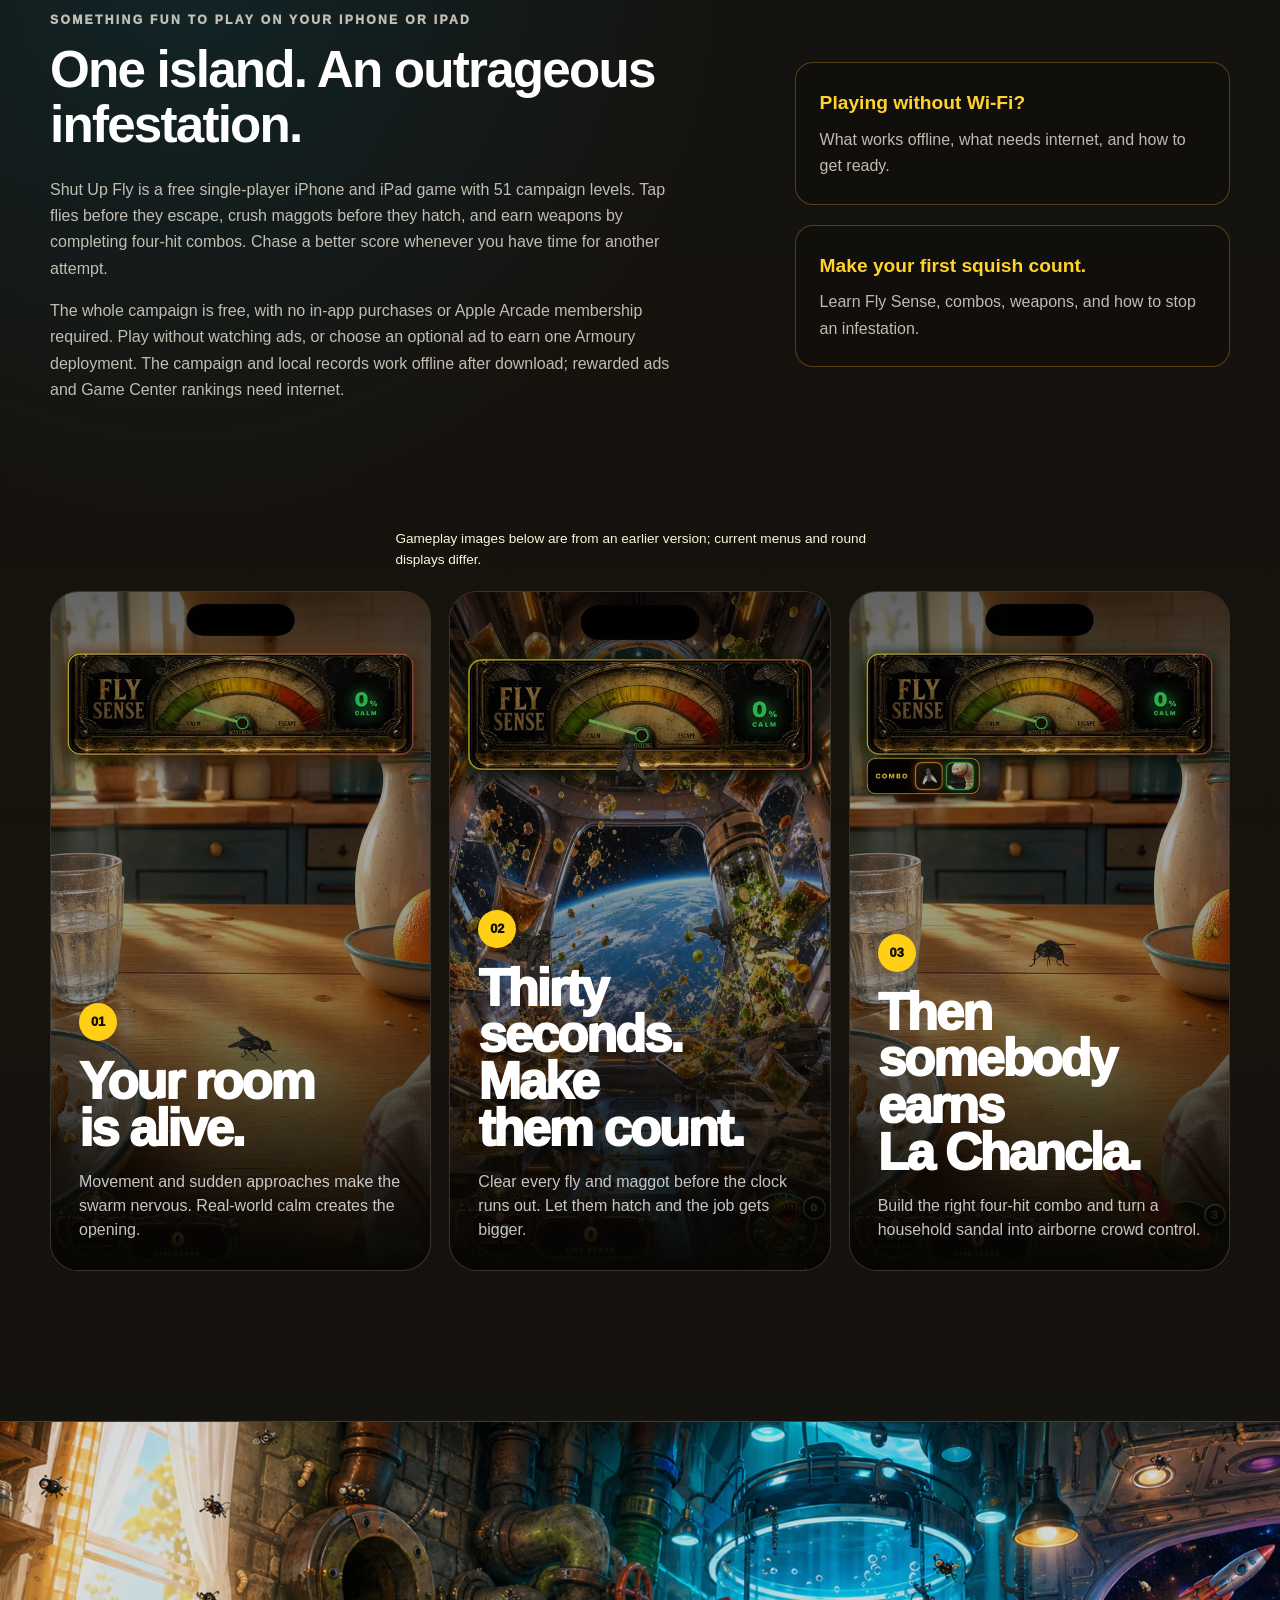
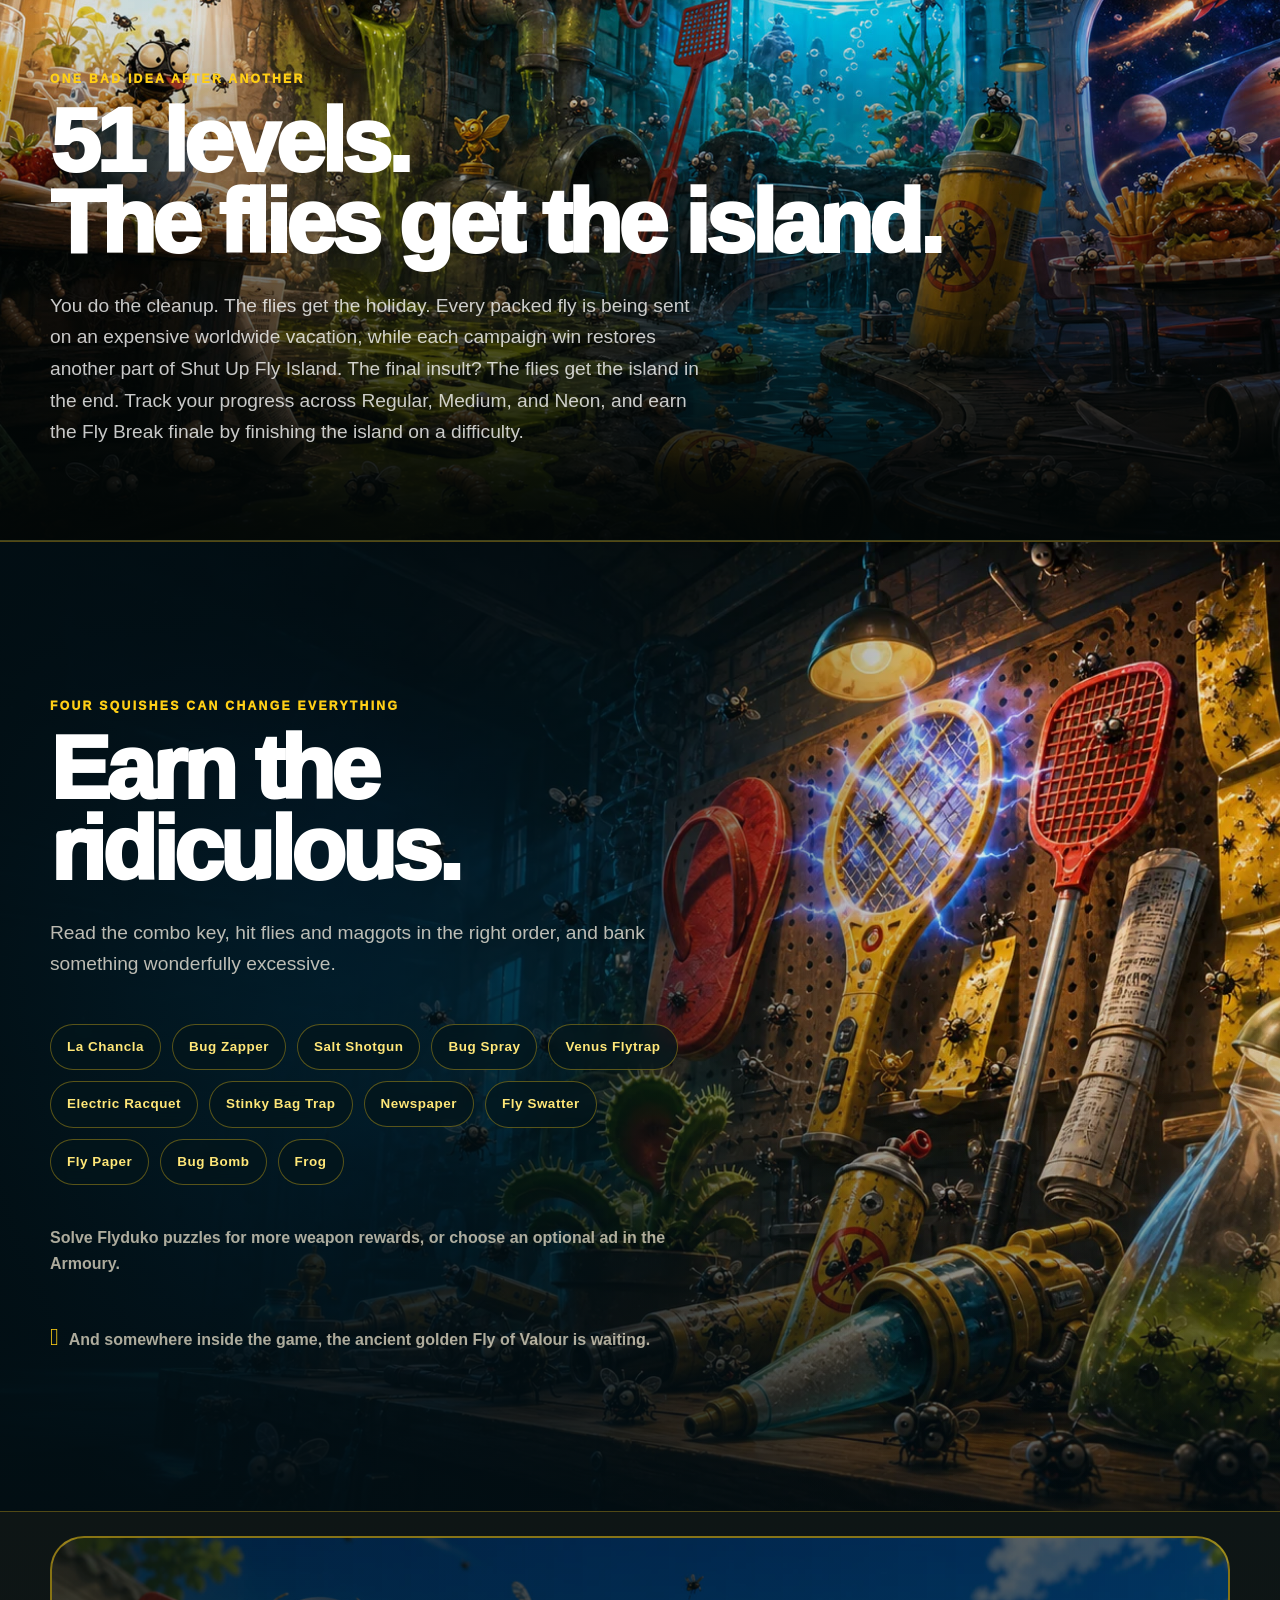
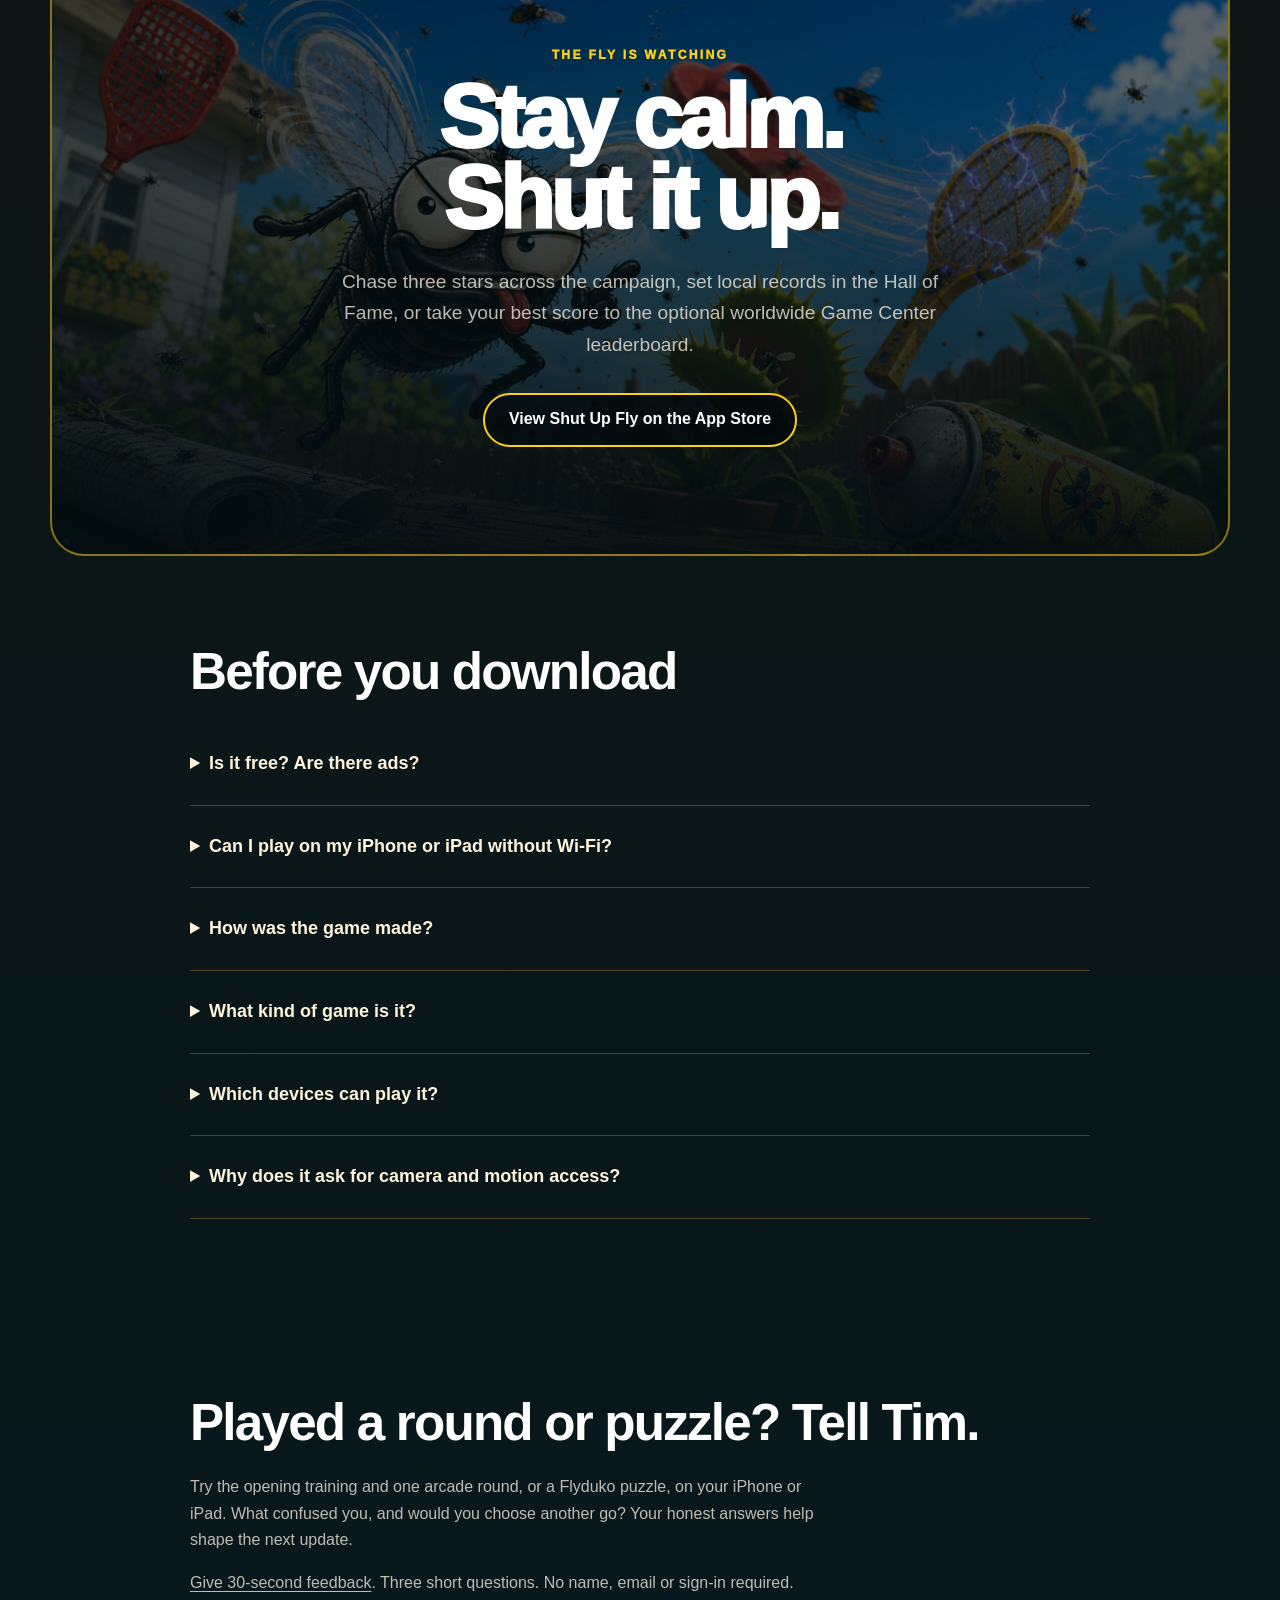
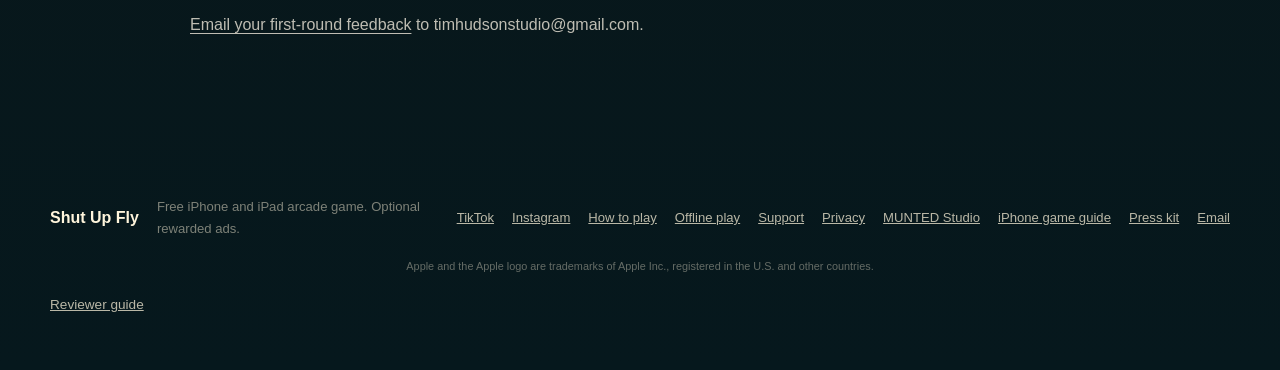
==== commit e6144ba6: "Help players discover four MUNTED games with a practical iPhone guide" ====
--- a/index.html
+++ b/index.html
@@ -49,7 +49,7 @@
       <a href="#gameplay">Gameplay</a>
       <a href="#flyduko">Flyduko</a>
       <a href="/support/">Support</a>
-      <a href="/privacy/">Privacy</a><a href="/studio/">MUNTED Studio</a>
+      <a href="/privacy/">Privacy</a><a href="/studio/">MUNTED Studio</a><a href="/best-iphone-games/">iPhone game guide</a>
     </div>
   </nav>
 
@@ -200,7 +200,7 @@
 
   <footer class="marketing-footer">
     <strong>Shut Up Fly</strong><span>Free iPhone and iPad arcade game. Optional rewarded ads.</span>
-    <nav aria-label="Footer"><a href="https://www.tiktok.com/@shutupfly">TikTok</a><a href="https://www.instagram.com/playshutupfly/">Instagram</a><a href="/how-to-play/">How to play</a><a href="/offline-iphone-game/">Offline play</a><a href="/support/">Support</a><a href="/privacy/">Privacy</a><a href="/studio/">MUNTED Studio</a><a href="/press/">Press kit</a><a href="mailto:timhudsonacs@gmail.com?subject=Shut%20Up%20Fly%20Support">Email</a></nav>
+    <nav aria-label="Footer"><a href="https://www.tiktok.com/@shutupfly">TikTok</a><a href="https://www.instagram.com/playshutupfly/">Instagram</a><a href="/how-to-play/">How to play</a><a href="/offline-iphone-game/">Offline play</a><a href="/support/">Support</a><a href="/privacy/">Privacy</a><a href="/studio/">MUNTED Studio</a><a href="/best-iphone-games/">iPhone game guide</a><a href="/press/">Press kit</a><a href="mailto:timhudsonacs@gmail.com?subject=Shut%20Up%20Fly%20Support">Email</a></nav>
     <small>Apple and the Apple logo are trademarks of Apple Inc., registered in the U.S. and other countries.</small>
   <p class="site-review-link"><a href="/review/">Reviewer guide</a></p>
   </footer>
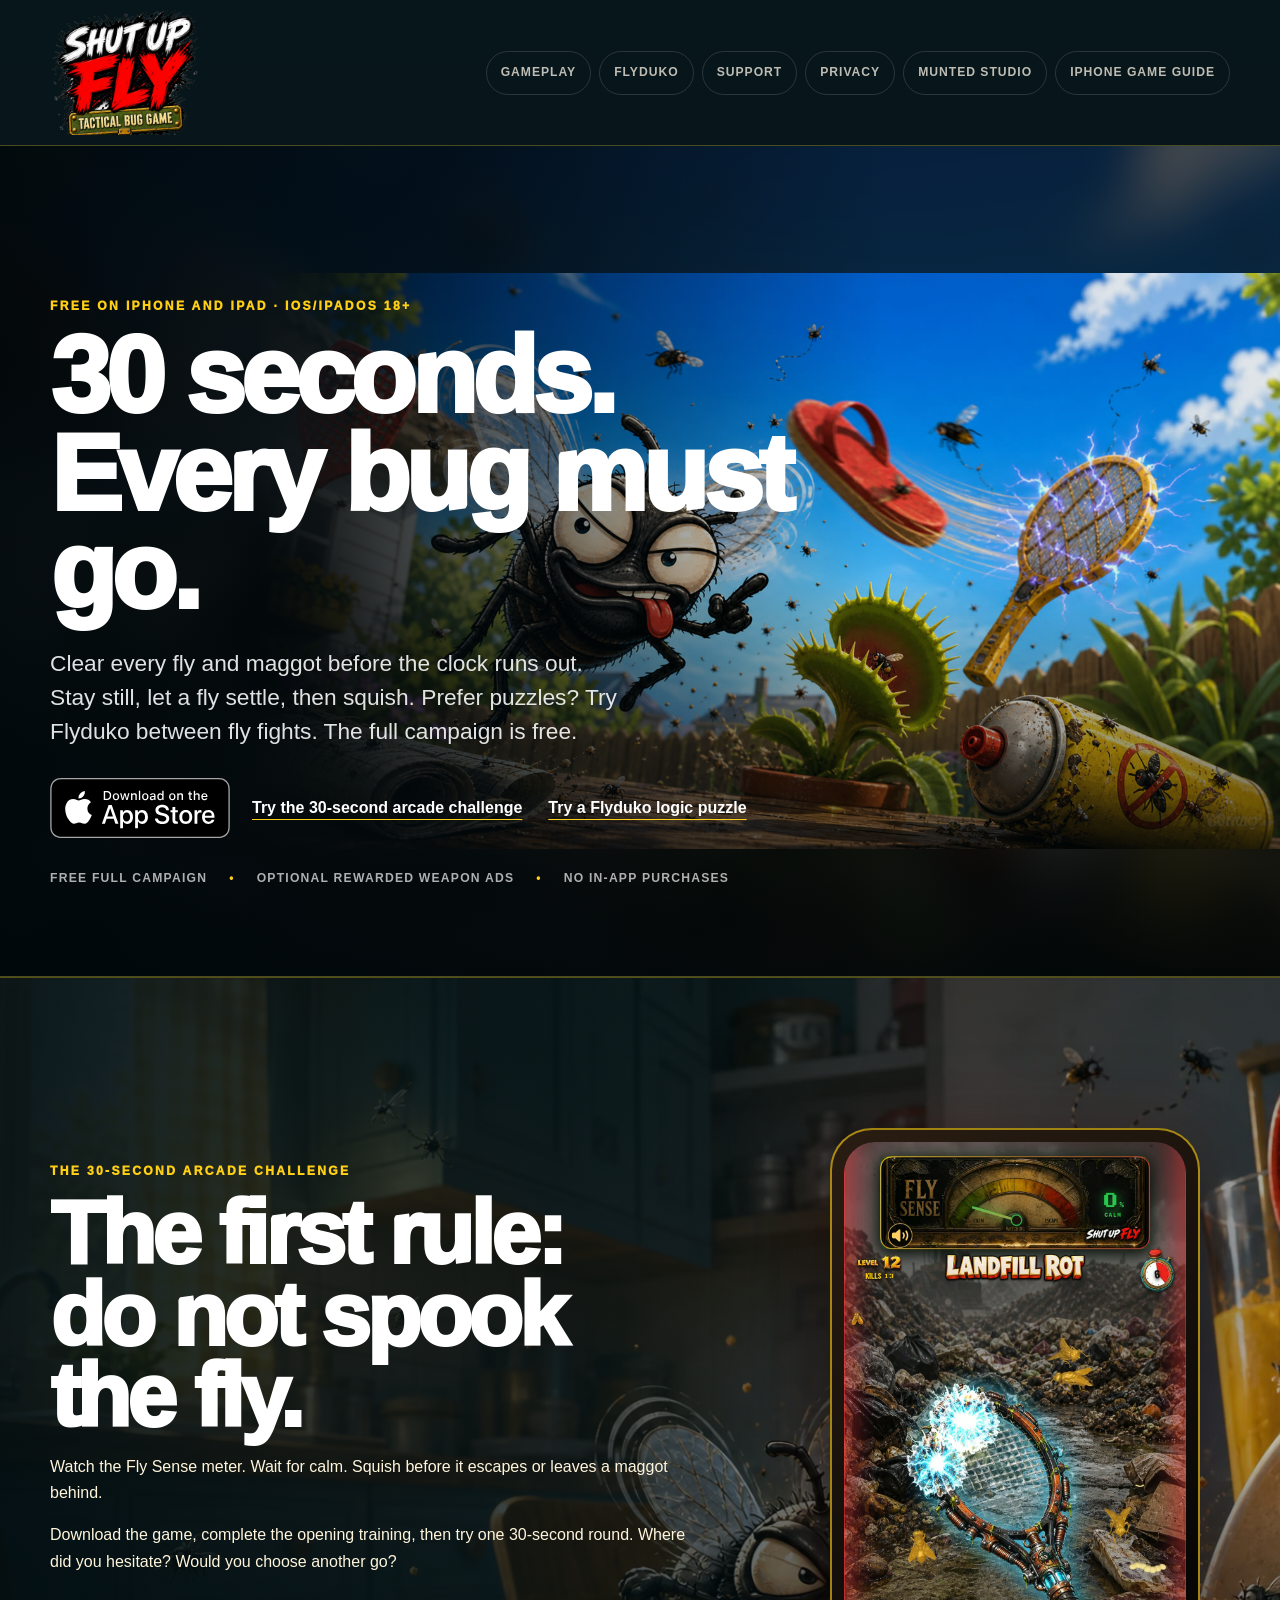
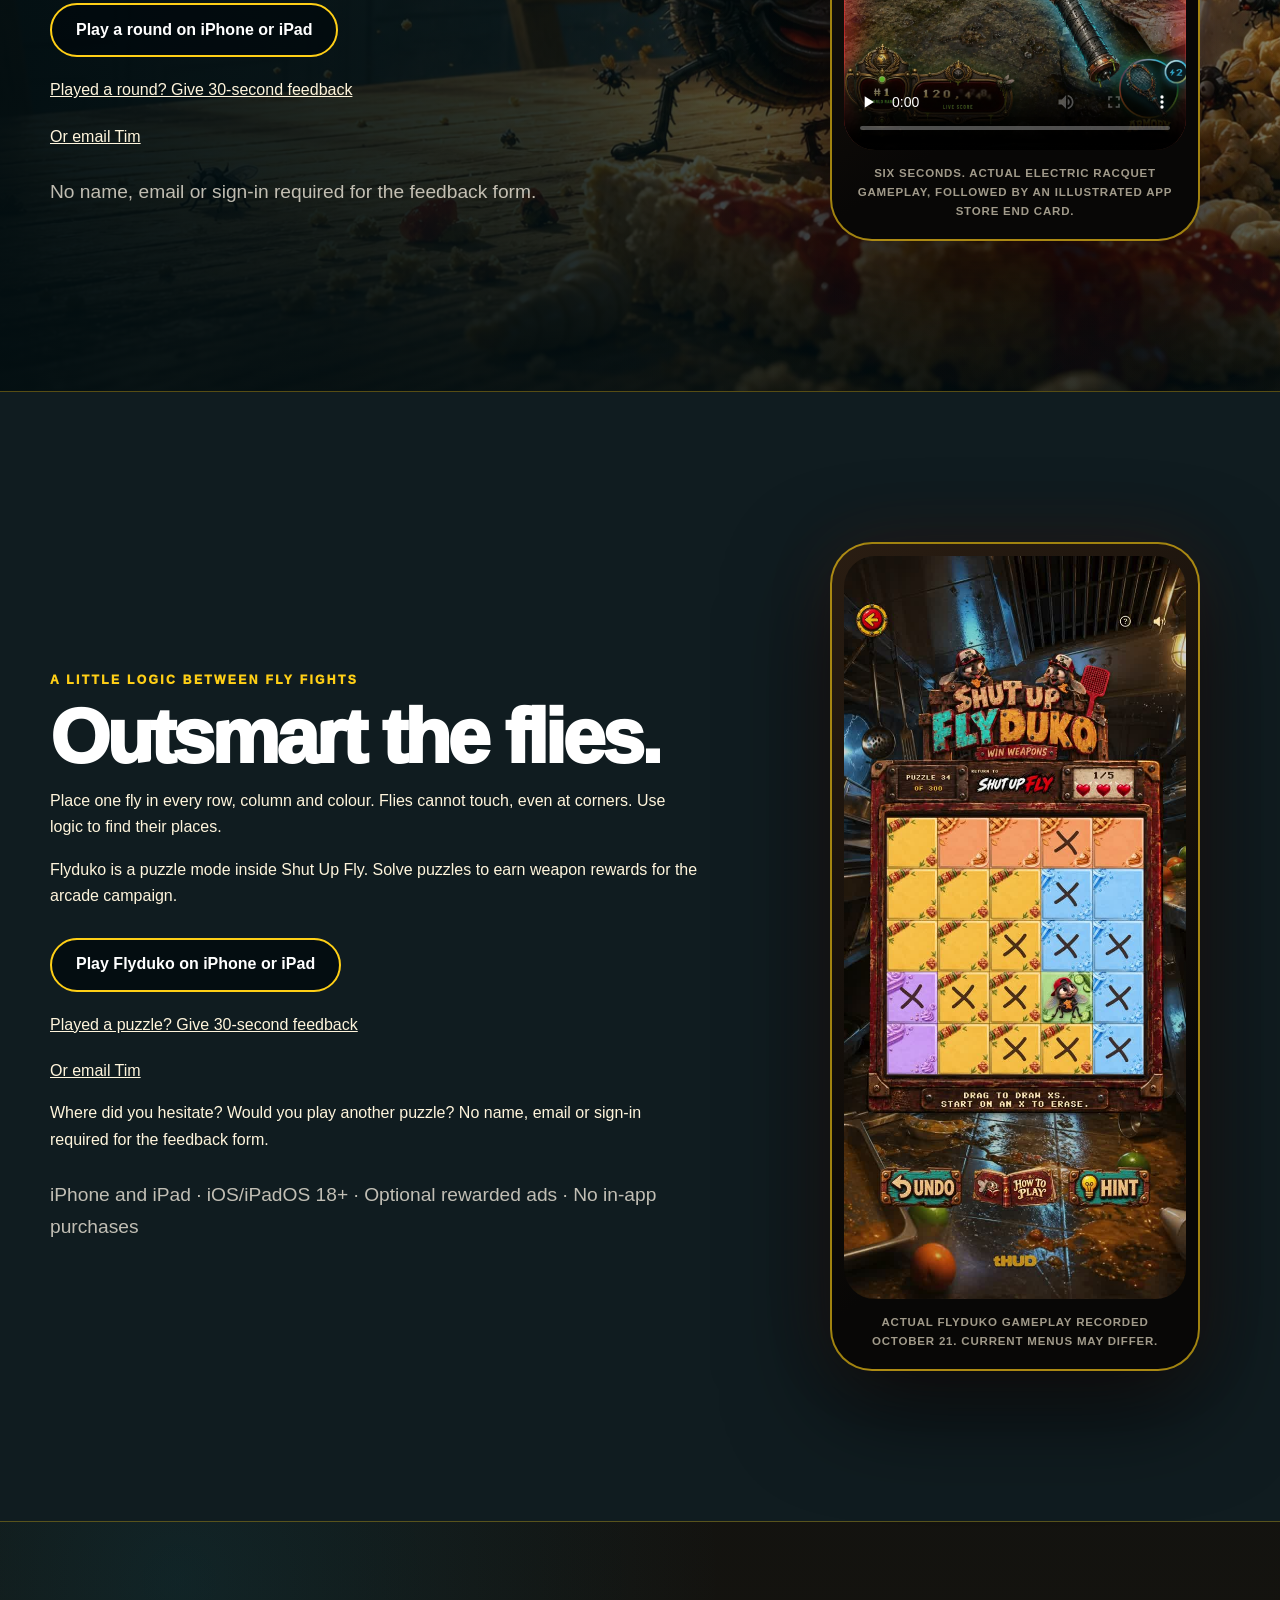
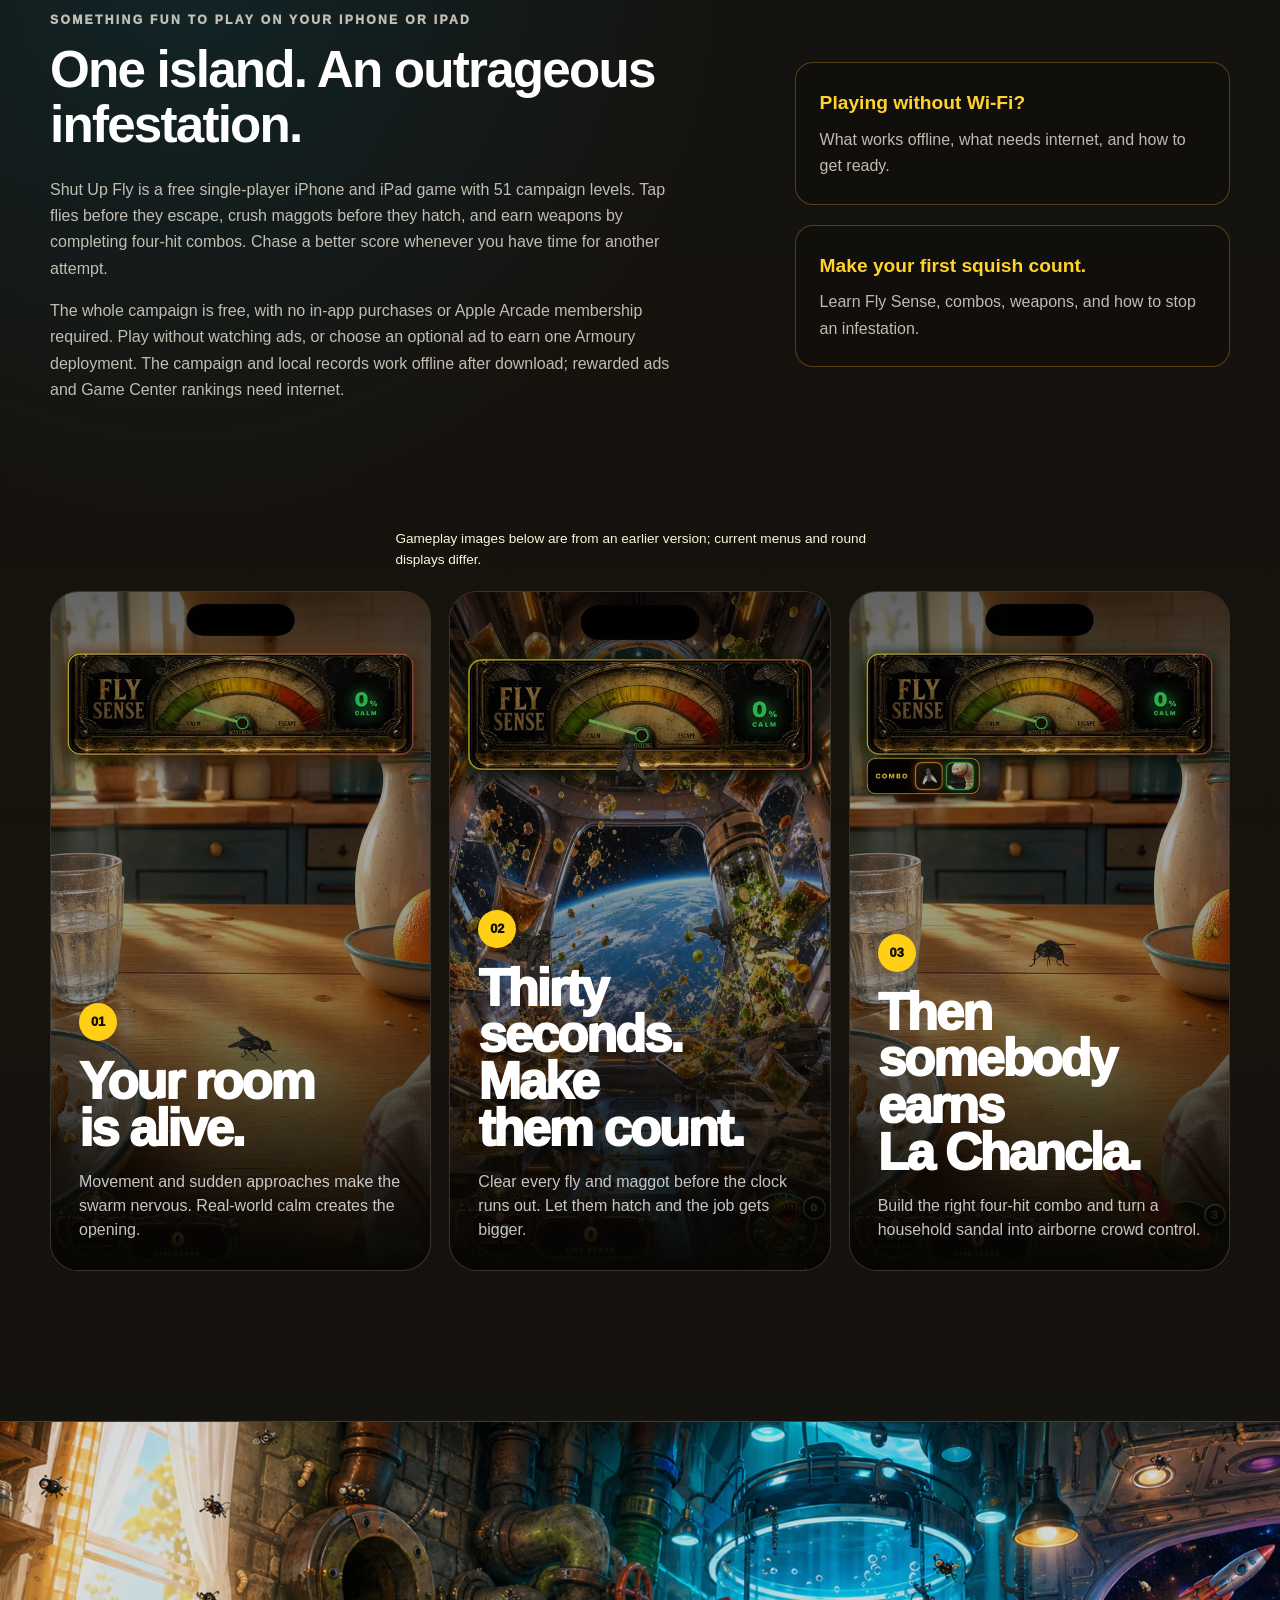
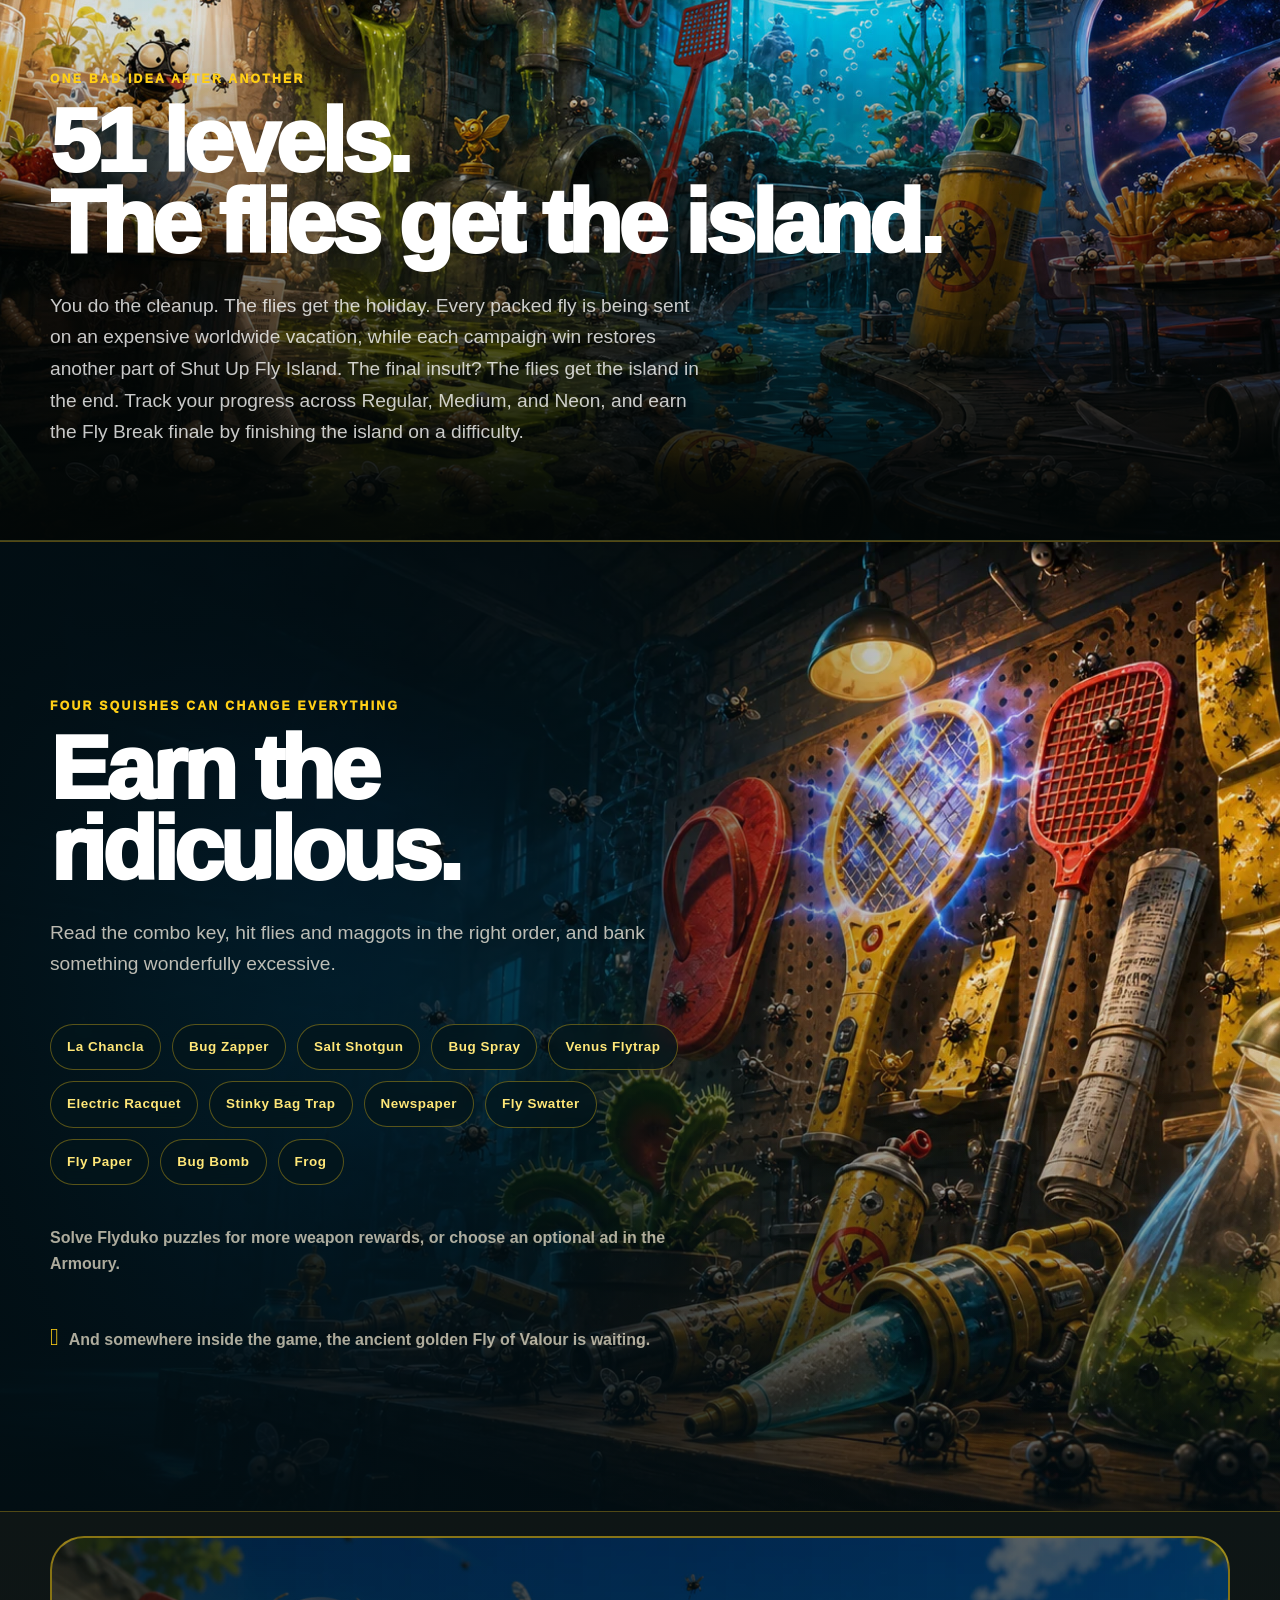
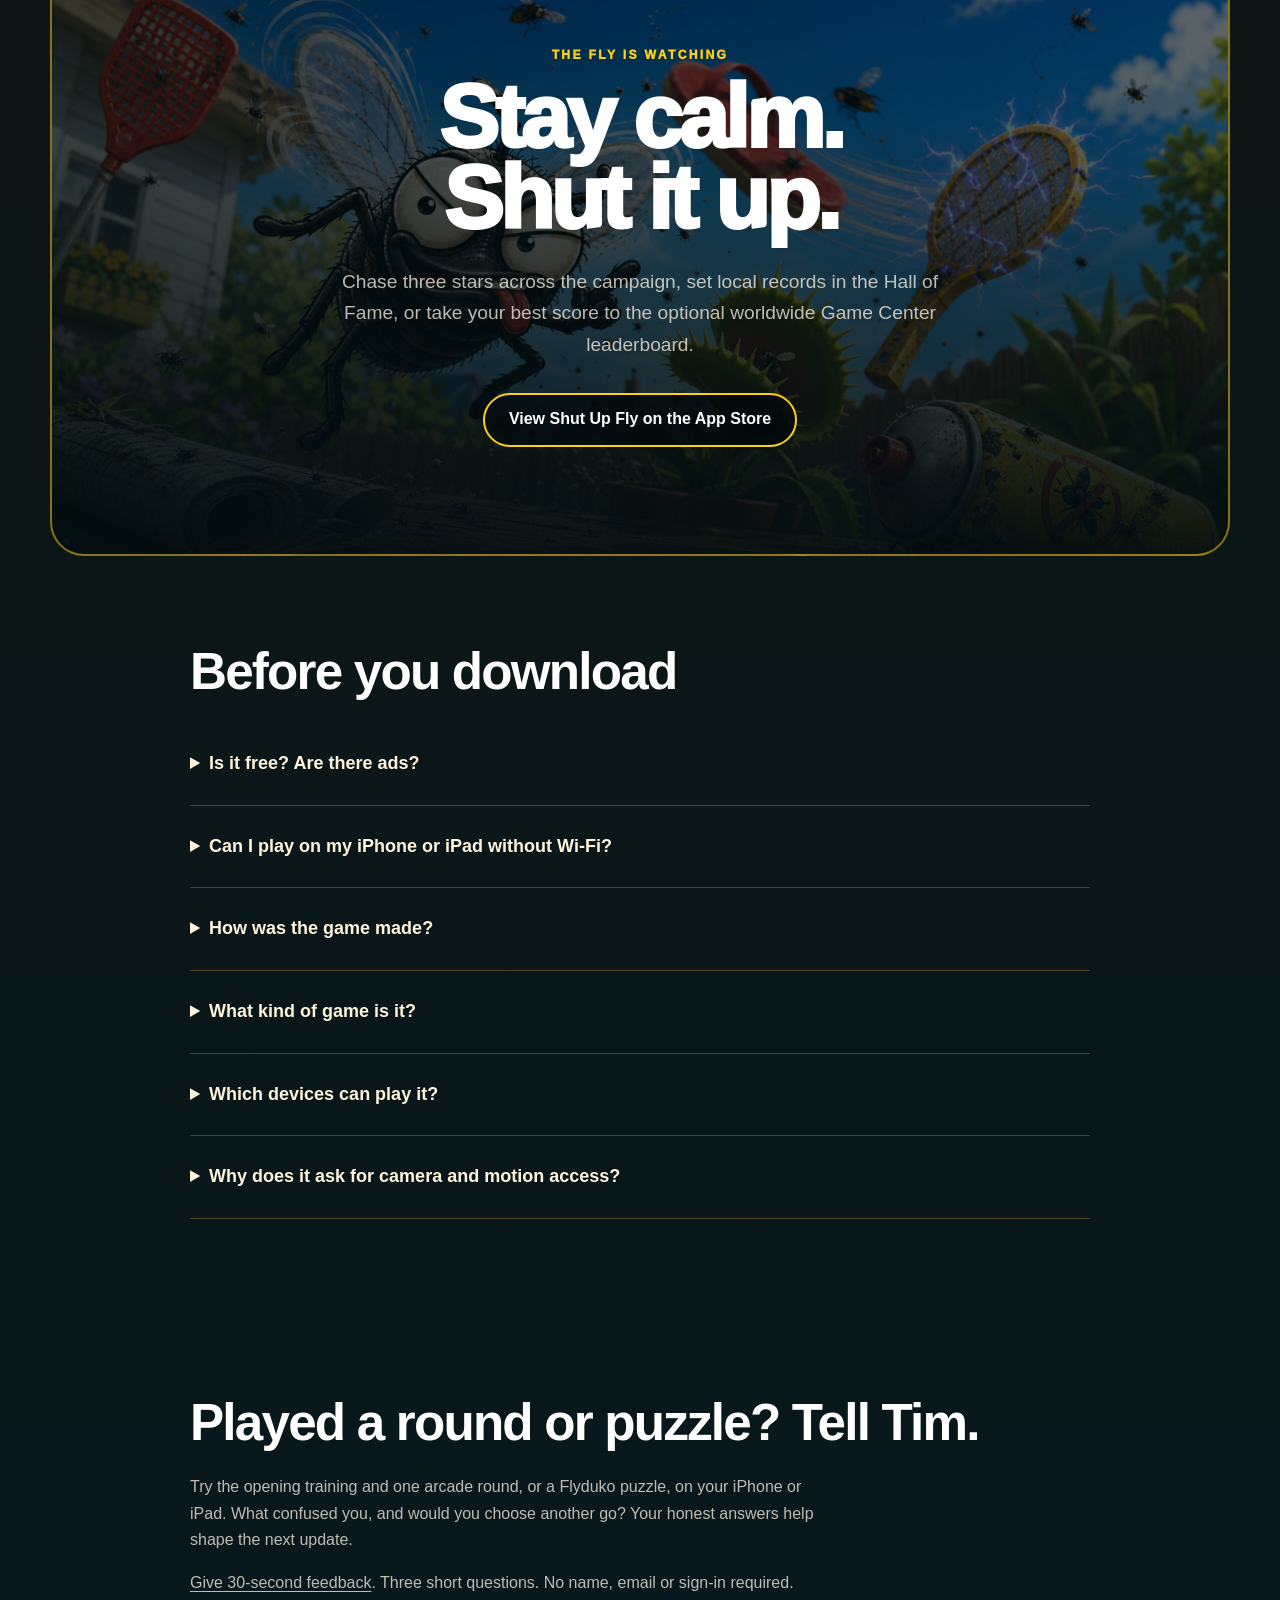
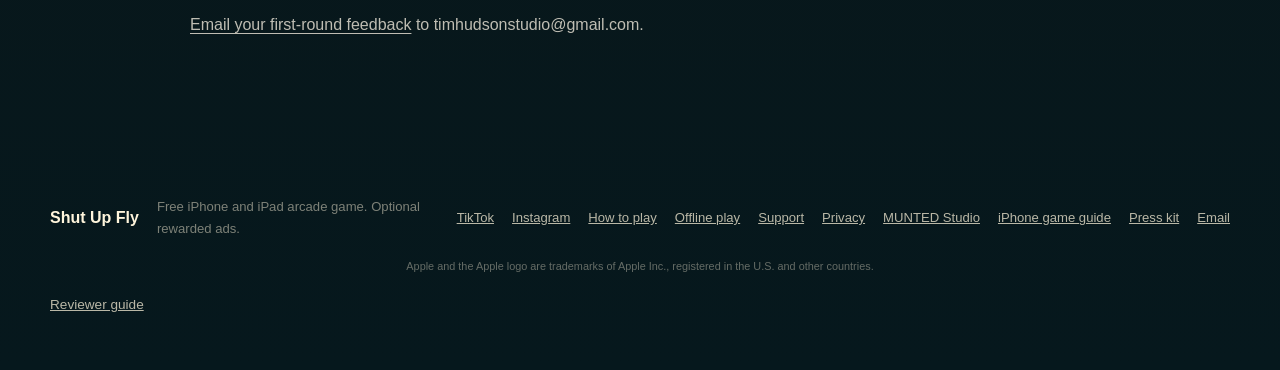
==== commit a48de710: "Remove disclosure sentence from four pages" ====
--- a/index.html
+++ b/index.html
@@ -185,7 +185,7 @@
       <h2 id="faq-title">Before you download</h2>
       <details><summary>Is it free? Are there ads?</summary><p>Yes, it is free to download and play, with no in-app purchases or paid campaign unlocks. Google rewarded ads are optional: choose an available ad for one weapon deployment. Ordinary gameplay never requires an ad. You do not need an Apple Arcade membership.</p></details>
       <details><summary>Can I play on my iPhone or iPad without Wi-Fi?</summary><p>Yes. Download the app first, then play the single-player campaign and keep local records offline. Optional rewarded ads and worldwide Game Center rankings require internet. See the <a href="/offline-iphone-game/">offline play guide</a> for setup and limits.</p></details>
-      <details><summary>How was the game made?</summary><p>Generative AI was used extensively in development and promotion, including code, artwork, audio and promotional video. Gameplay recordings show the game; illustrated promotional scenes are not gameplay.</p></details>
+      <details><summary>How was the game made?</summary><p>Gameplay recordings show the game; illustrated promotional scenes are not gameplay.</p></details>
       <details><summary>What kind of game is it?</summary><p>It is a single-player action arcade game about timing, patience, and tapping flies. Your device’s sensors make the flies react to movement and your approach. There are 51 levels, combo rewards, and three-star challenges. <a href="/how-to-play/">Learn how to play.</a></p></details>
       <details><summary>Which devices can play it?</summary><p>Shut Up Fly runs on iPhone with iOS 18 or later and iPad with iPadOS 18 or later. Check your software version in Settings, General, About, and use the App Store listing to confirm compatibility before downloading.</p></details>
       <details><summary>Why does it ask for camera and motion access?</summary><p>These signals power Fly Sense on your device. Camera images are not recorded or saved, and raw sensor readings are not sent to the developer. The game does not use the microphone. Optional ads have separate data practices. Read the <a href="/privacy/">privacy policy</a> or get <a href="/support/">permission setup help</a>.</p></details>
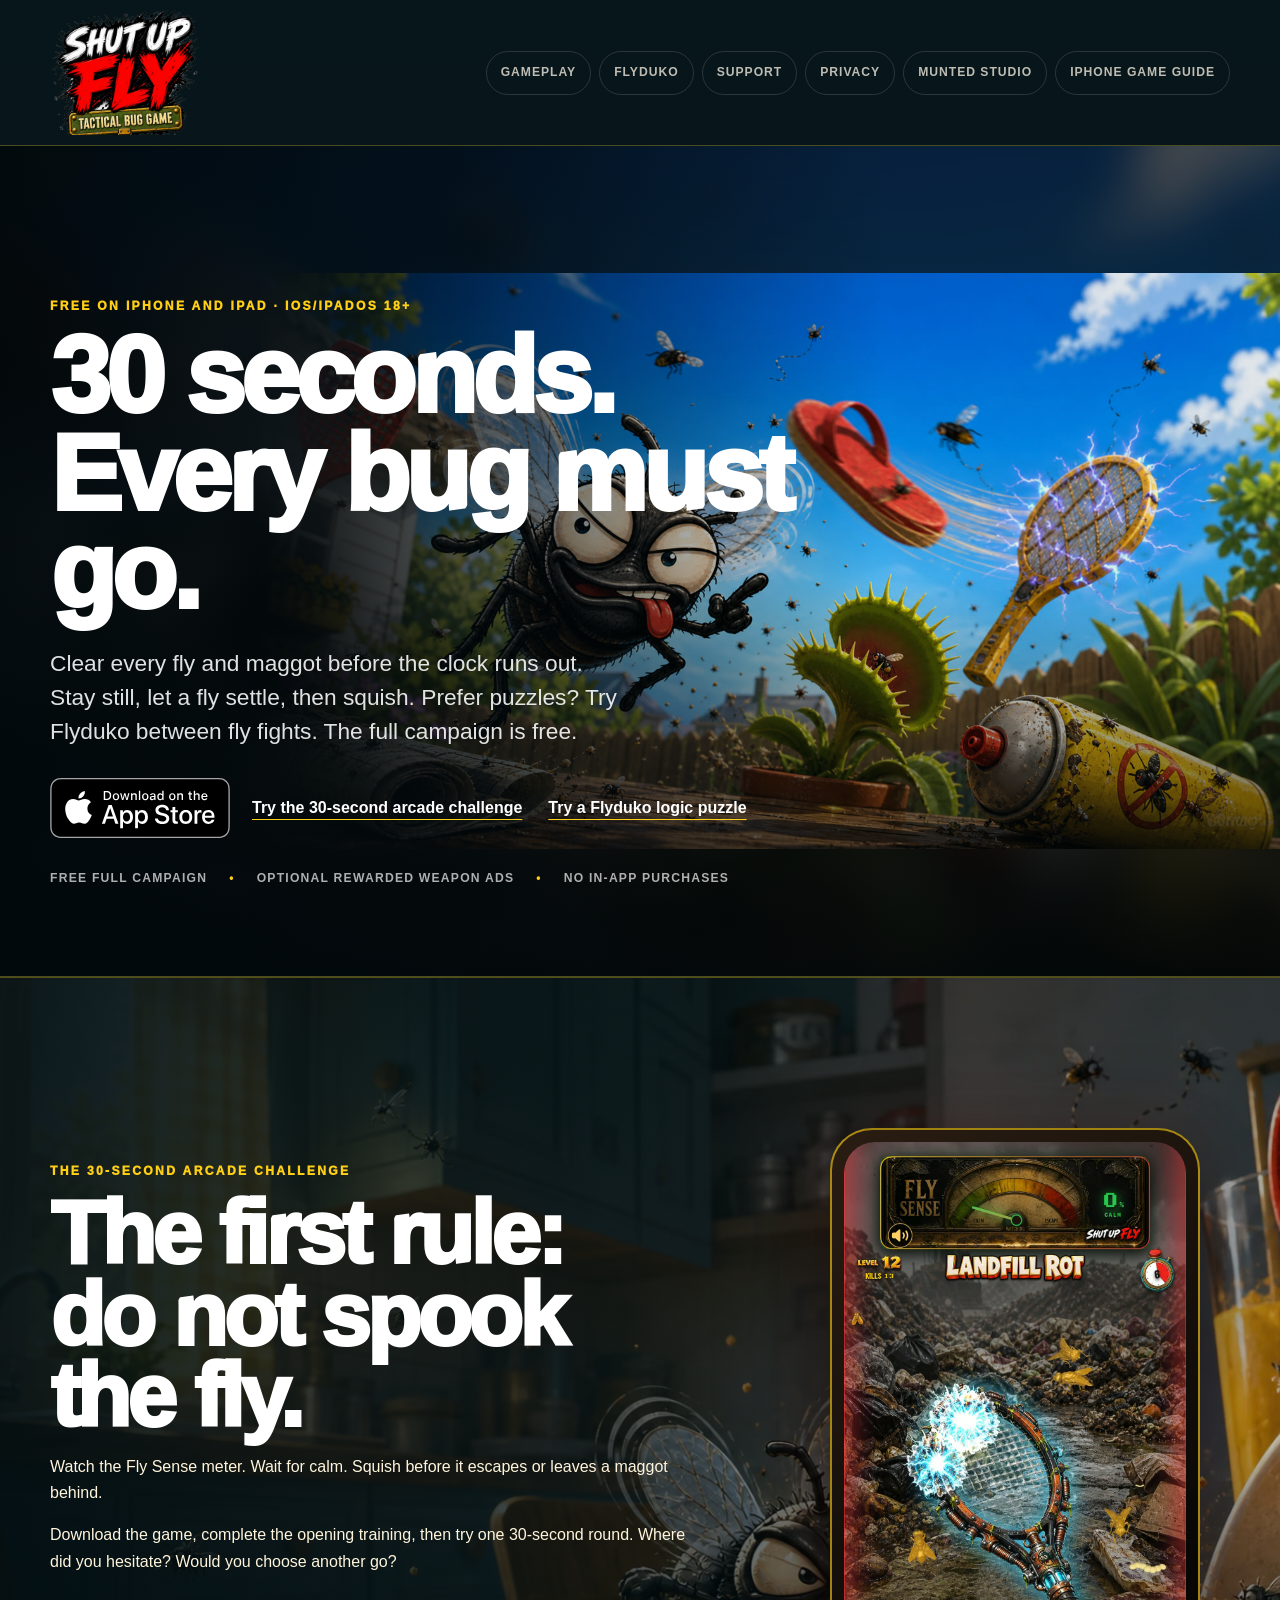
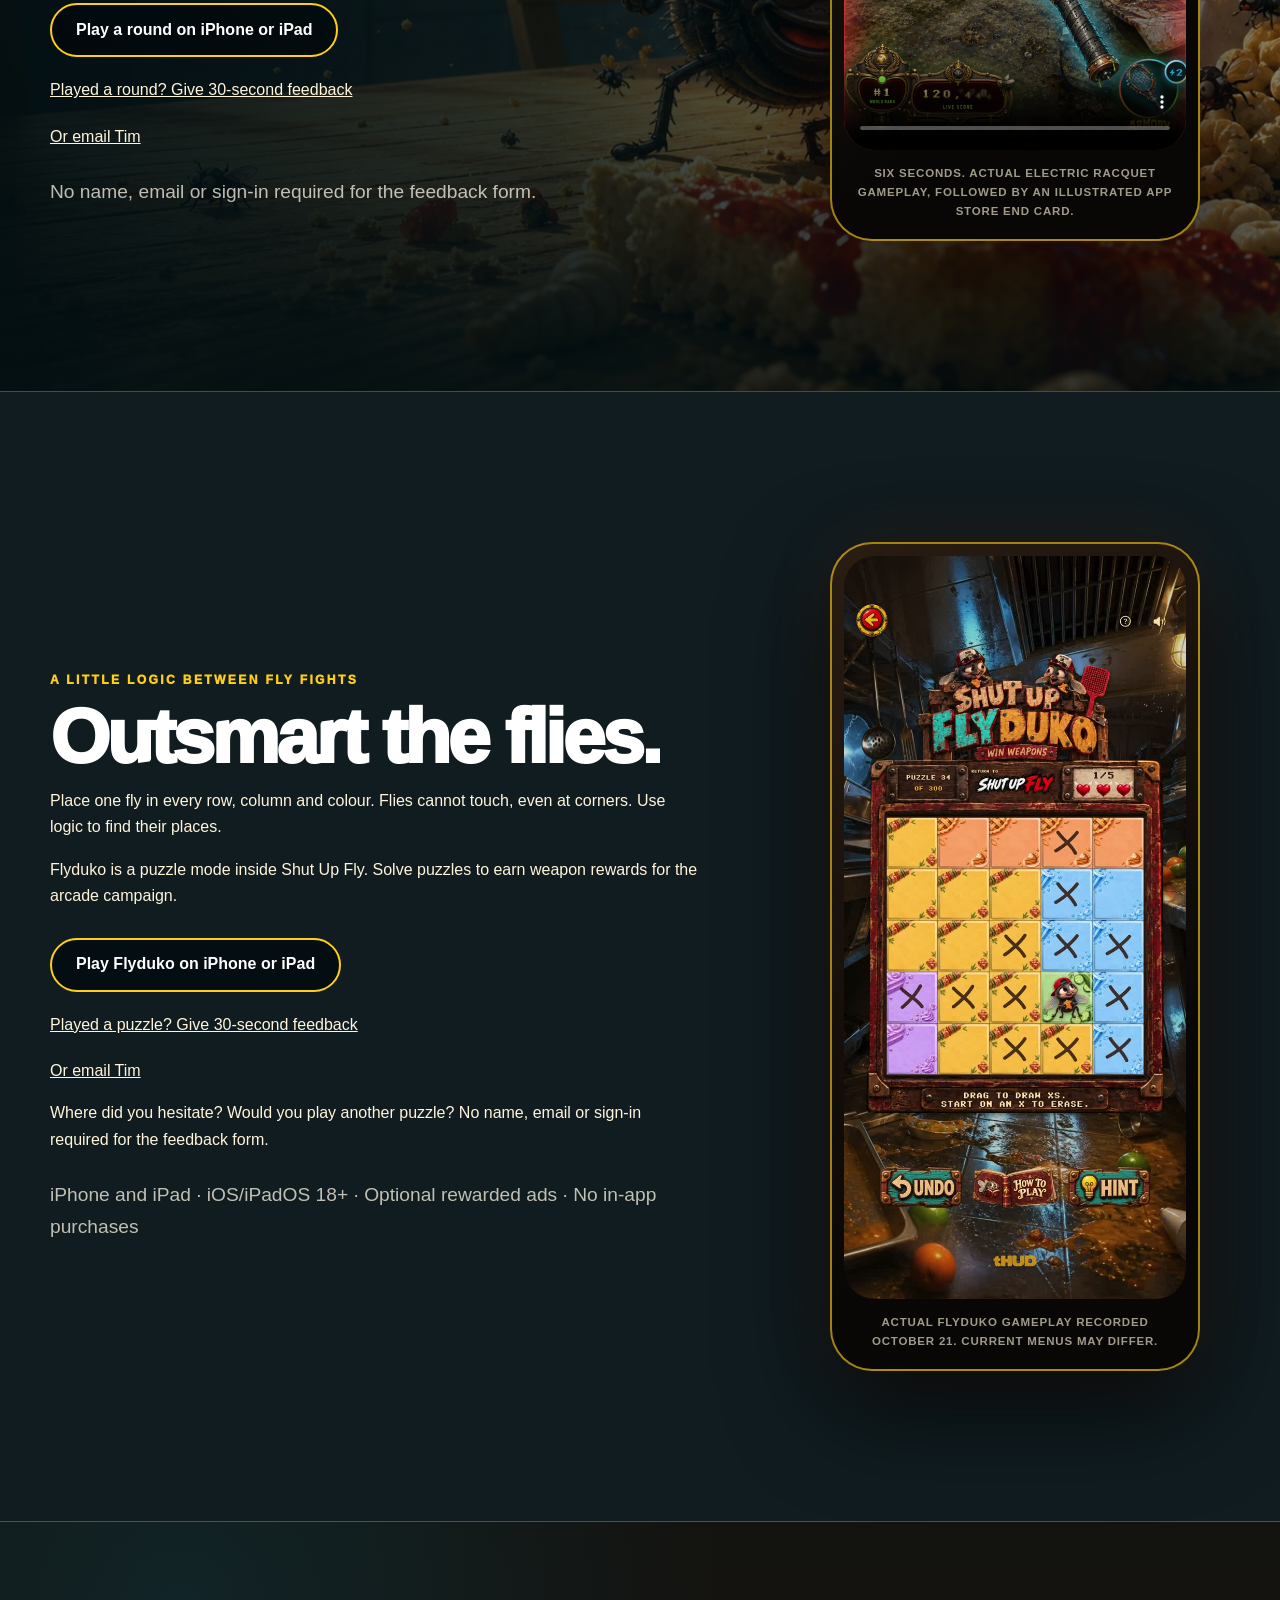
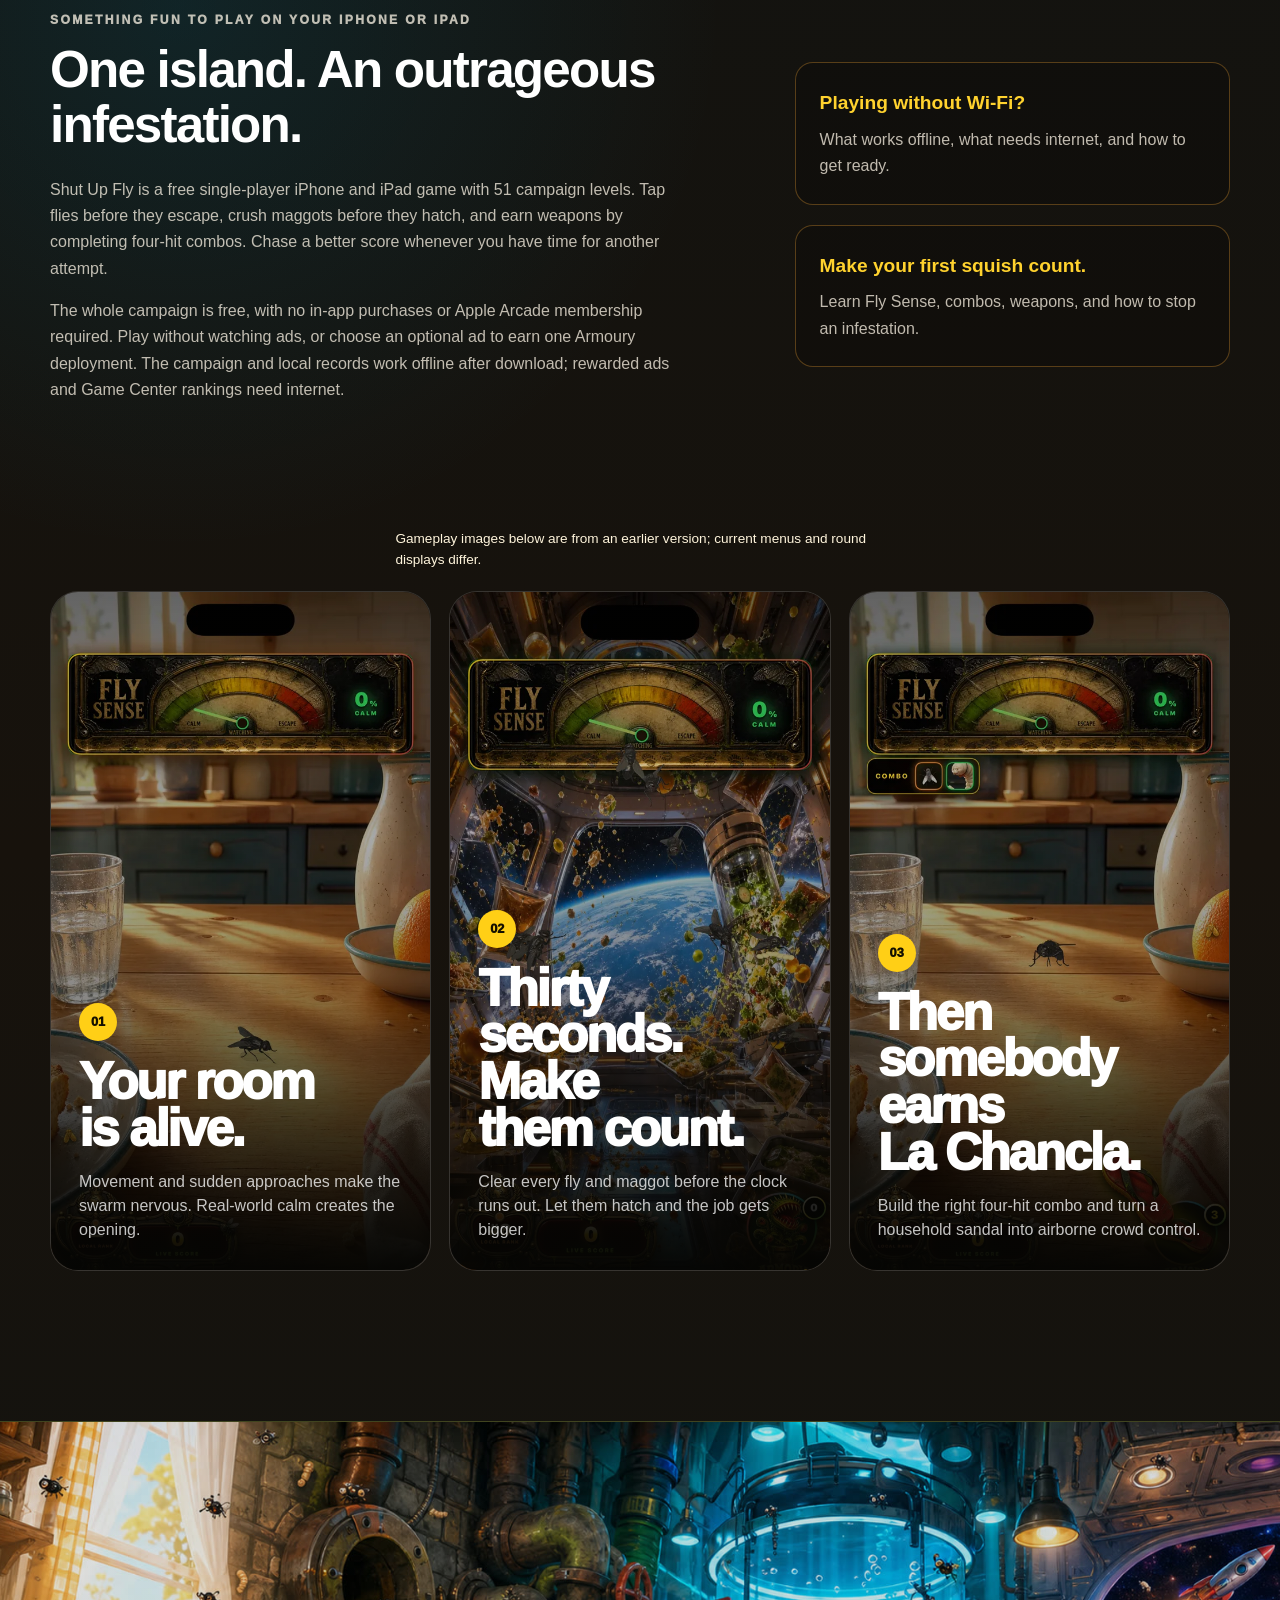
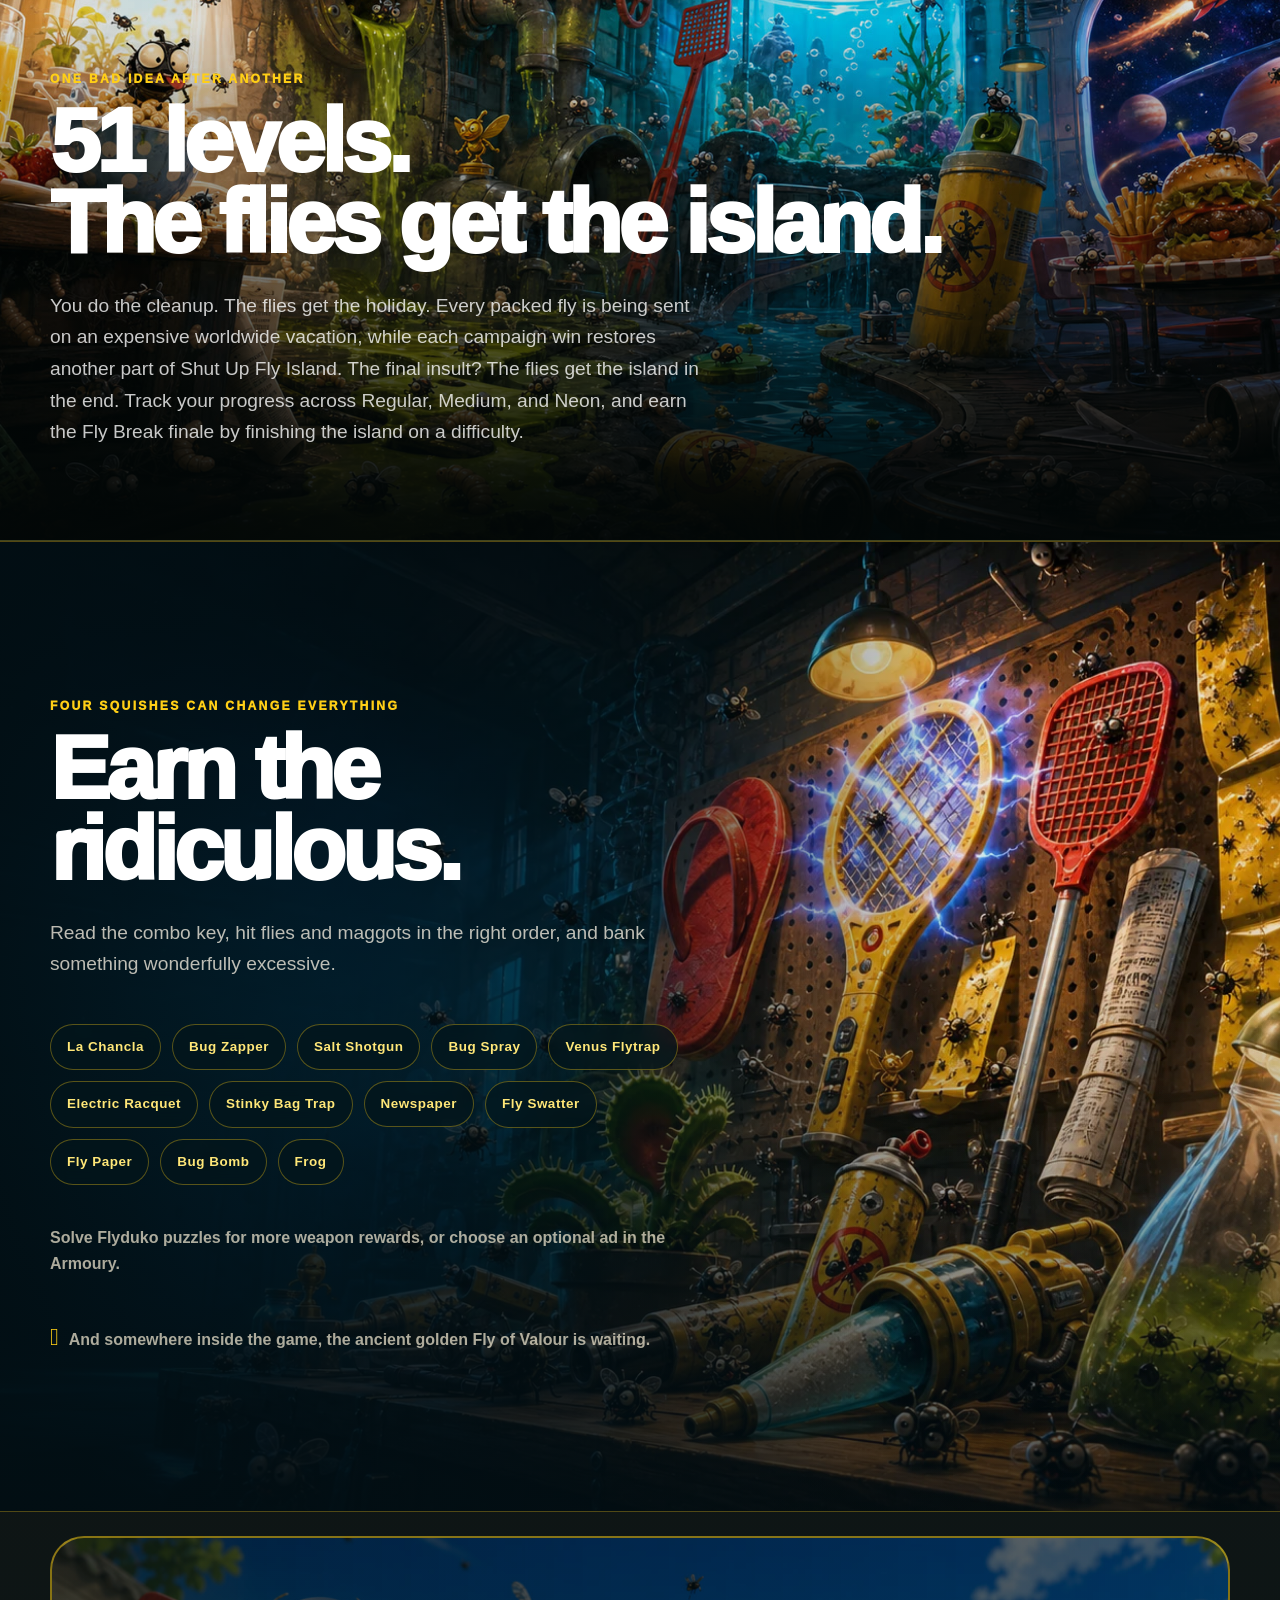
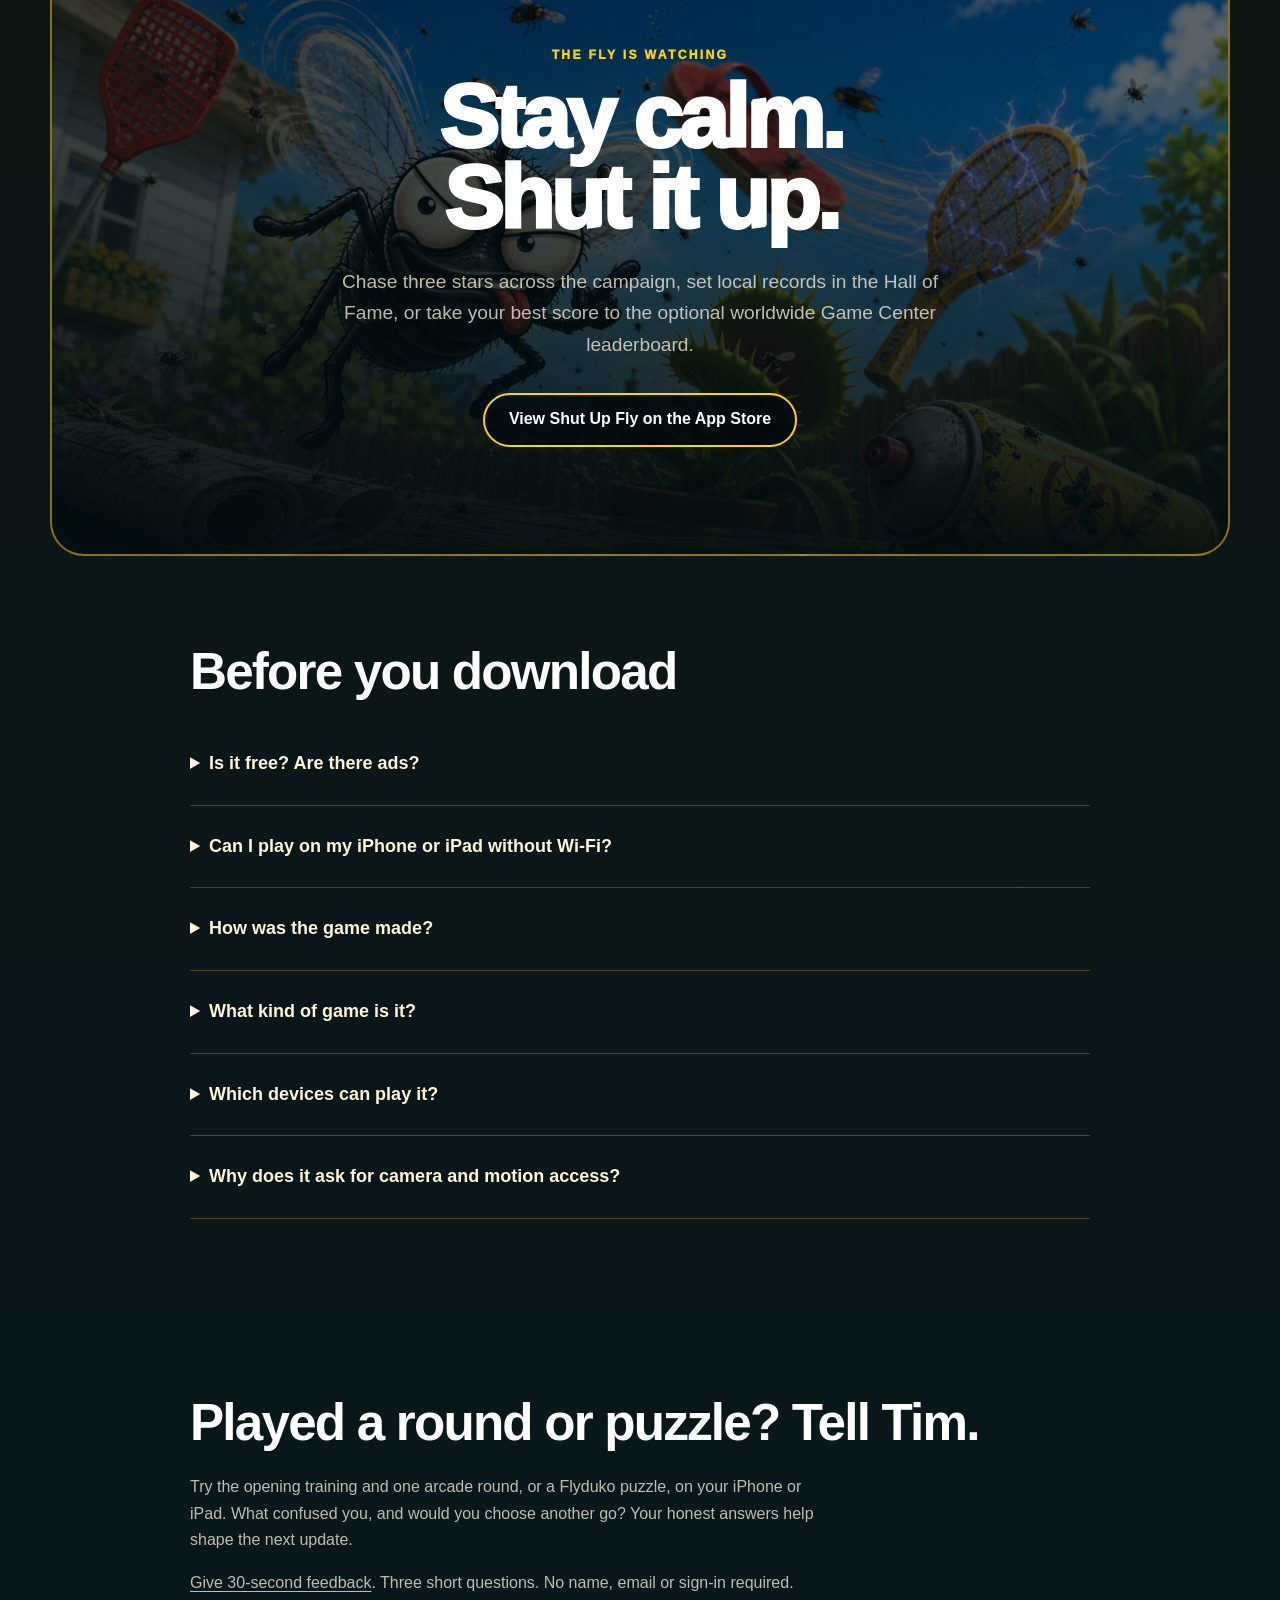
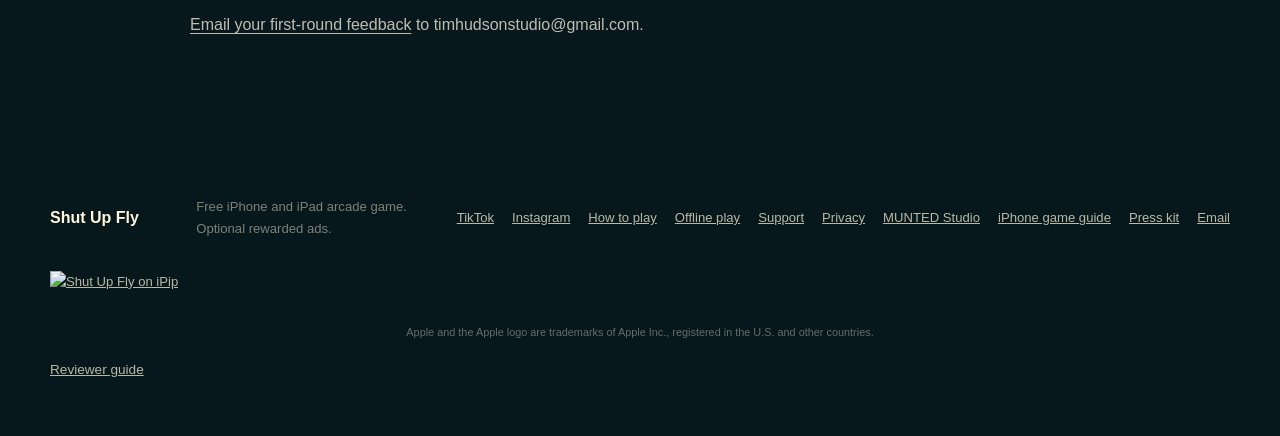
==== commit b3513b50: "Add iPip badge to home page footer" ====
--- a/index.html
+++ b/index.html
@@ -201,6 +201,7 @@
   <footer class="marketing-footer">
     <strong>Shut Up Fly</strong><span>Free iPhone and iPad arcade game. Optional rewarded ads.</span>
     <nav aria-label="Footer"><a href="https://www.tiktok.com/@shutupfly">TikTok</a><a href="https://www.instagram.com/playshutupfly/">Instagram</a><a href="/how-to-play/">How to play</a><a href="/offline-iphone-game/">Offline play</a><a href="/support/">Support</a><a href="/privacy/">Privacy</a><a href="/studio/">MUNTED Studio</a><a href="/best-iphone-games/">iPhone game guide</a><a href="/press/">Press kit</a><a href="mailto:timhudsonacs@gmail.com?subject=Shut%20Up%20Fly%20Support">Email</a></nav>
+  <p class="ipip-badge"><a href="https://ipip.fyi/apps/shut-up-fly?ref=badge"><img src="https://ipip.fyi/badge/shut-up-fly.svg" alt="Shut Up Fly on iPip" width="220" height="56"></a></p>
     <small>Apple and the Apple logo are trademarks of Apple Inc., registered in the U.S. and other countries.</small>
   <p class="site-review-link"><a href="/review/">Reviewer guide</a></p>
   </footer>
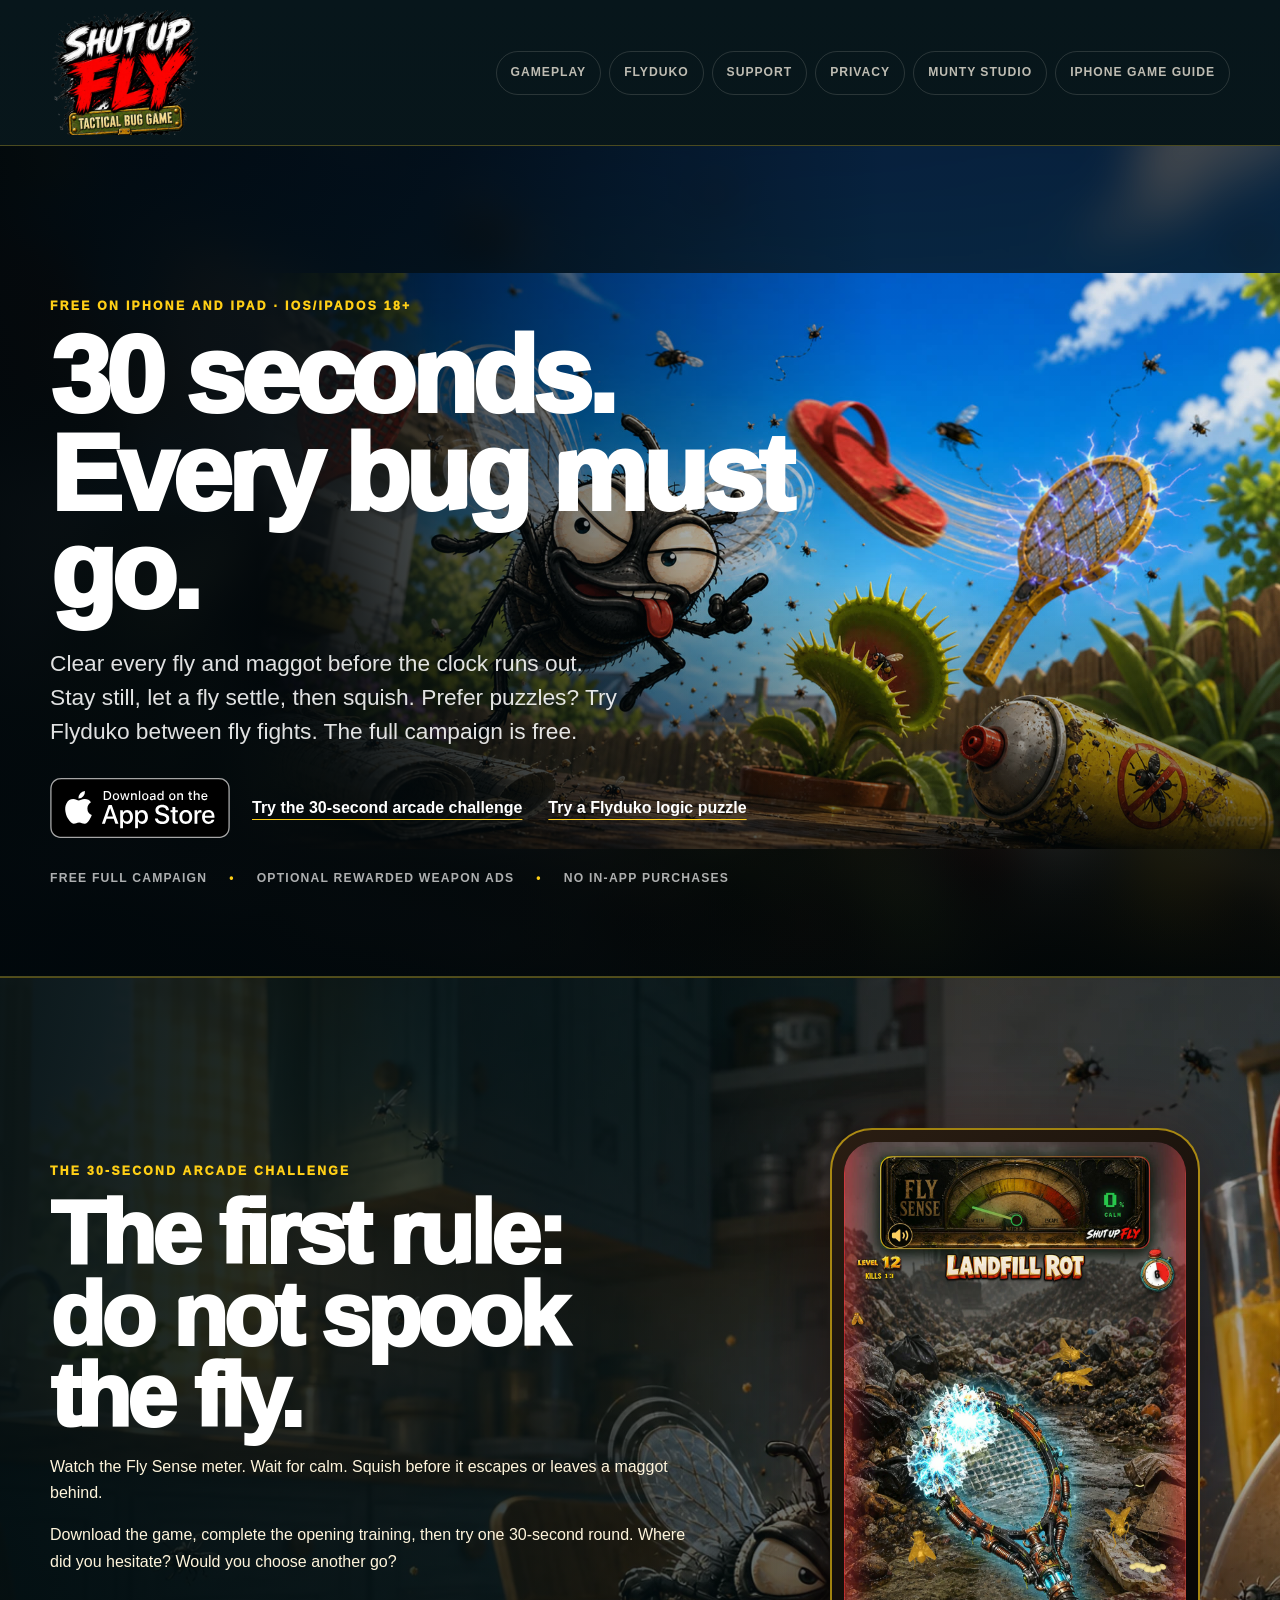
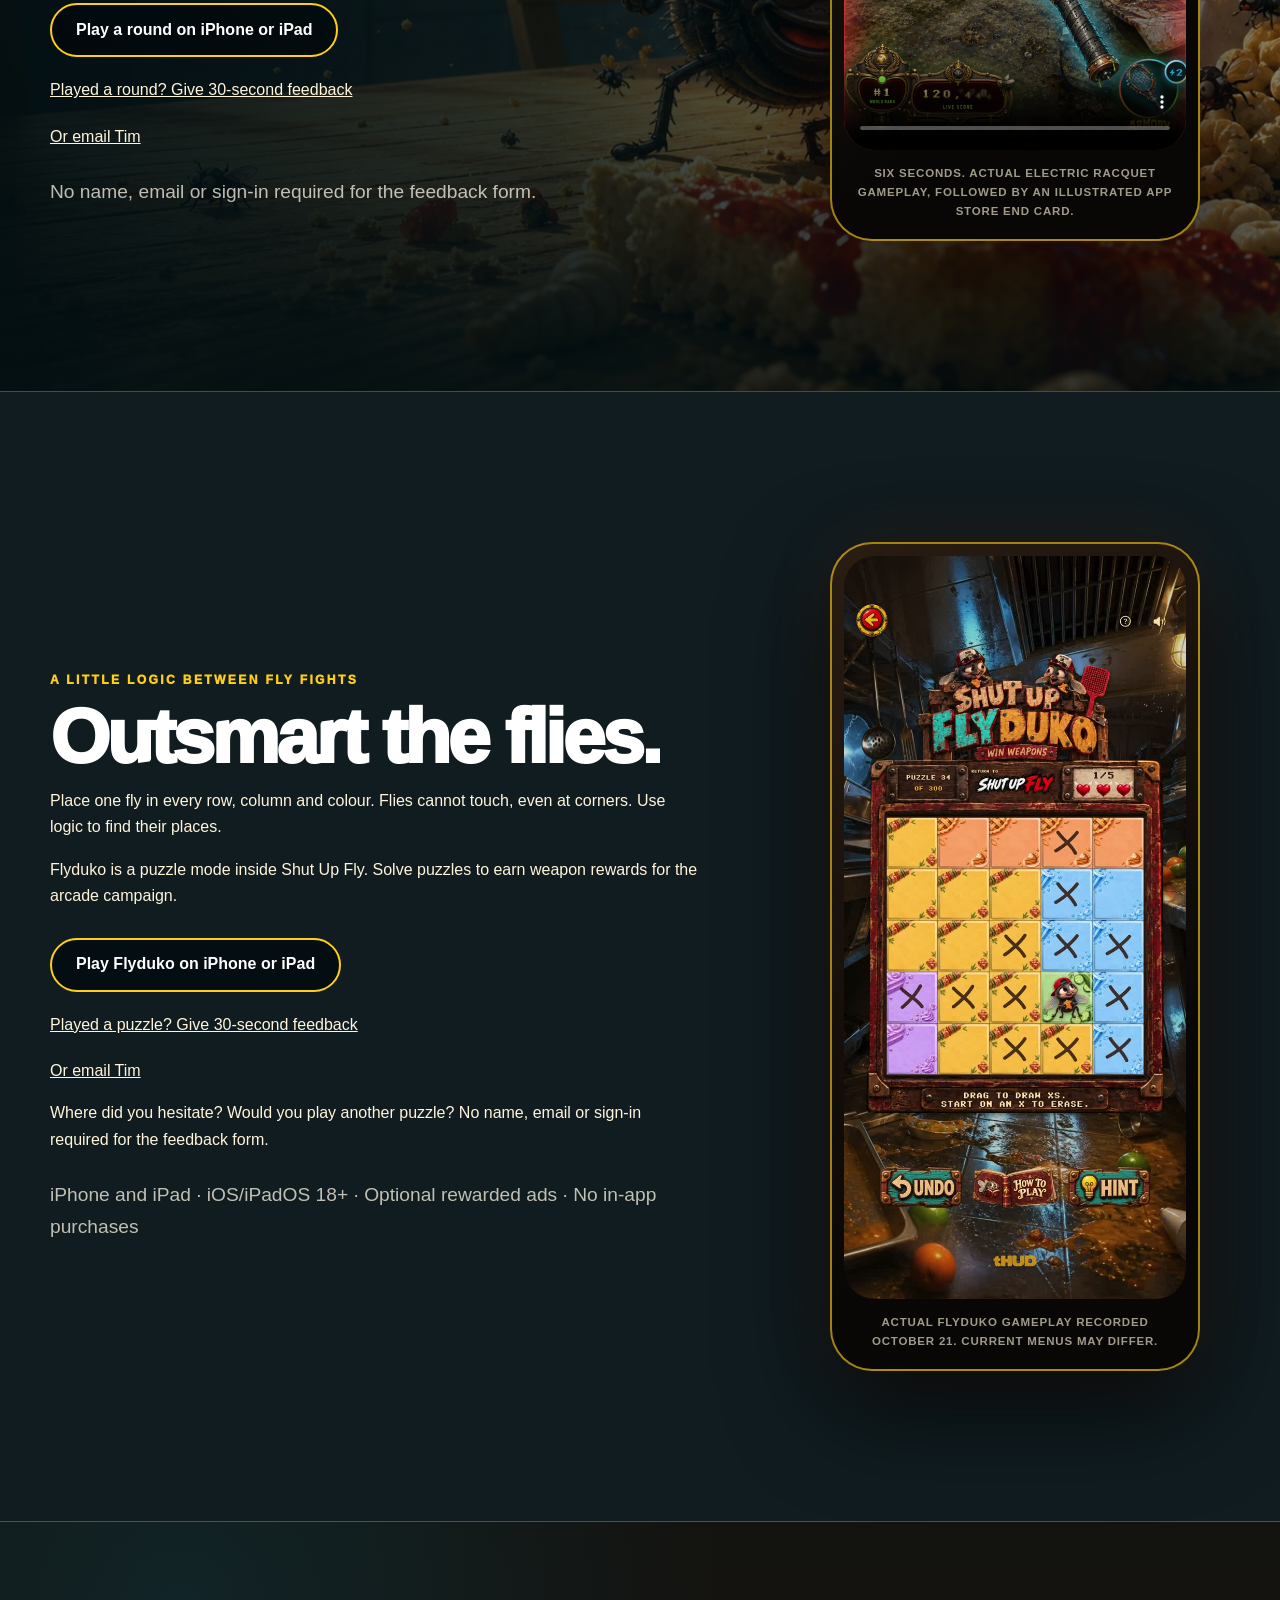
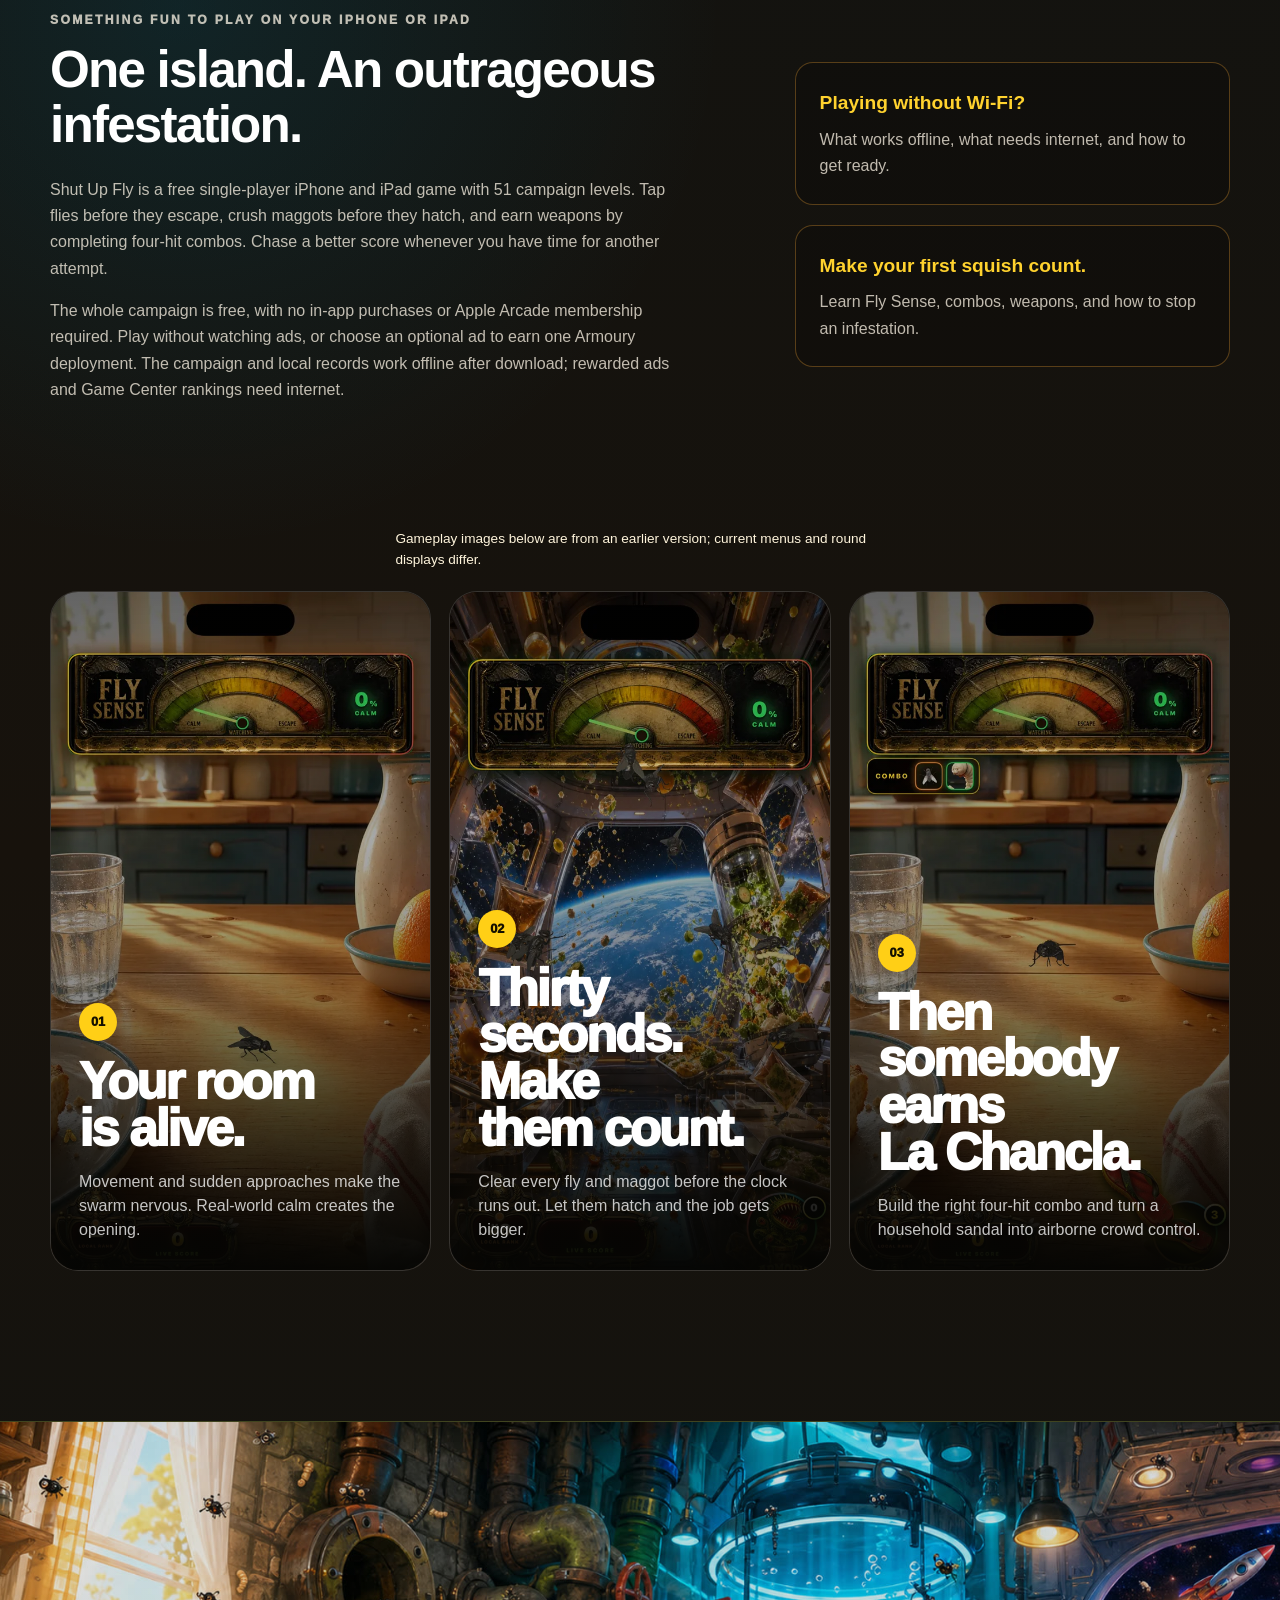
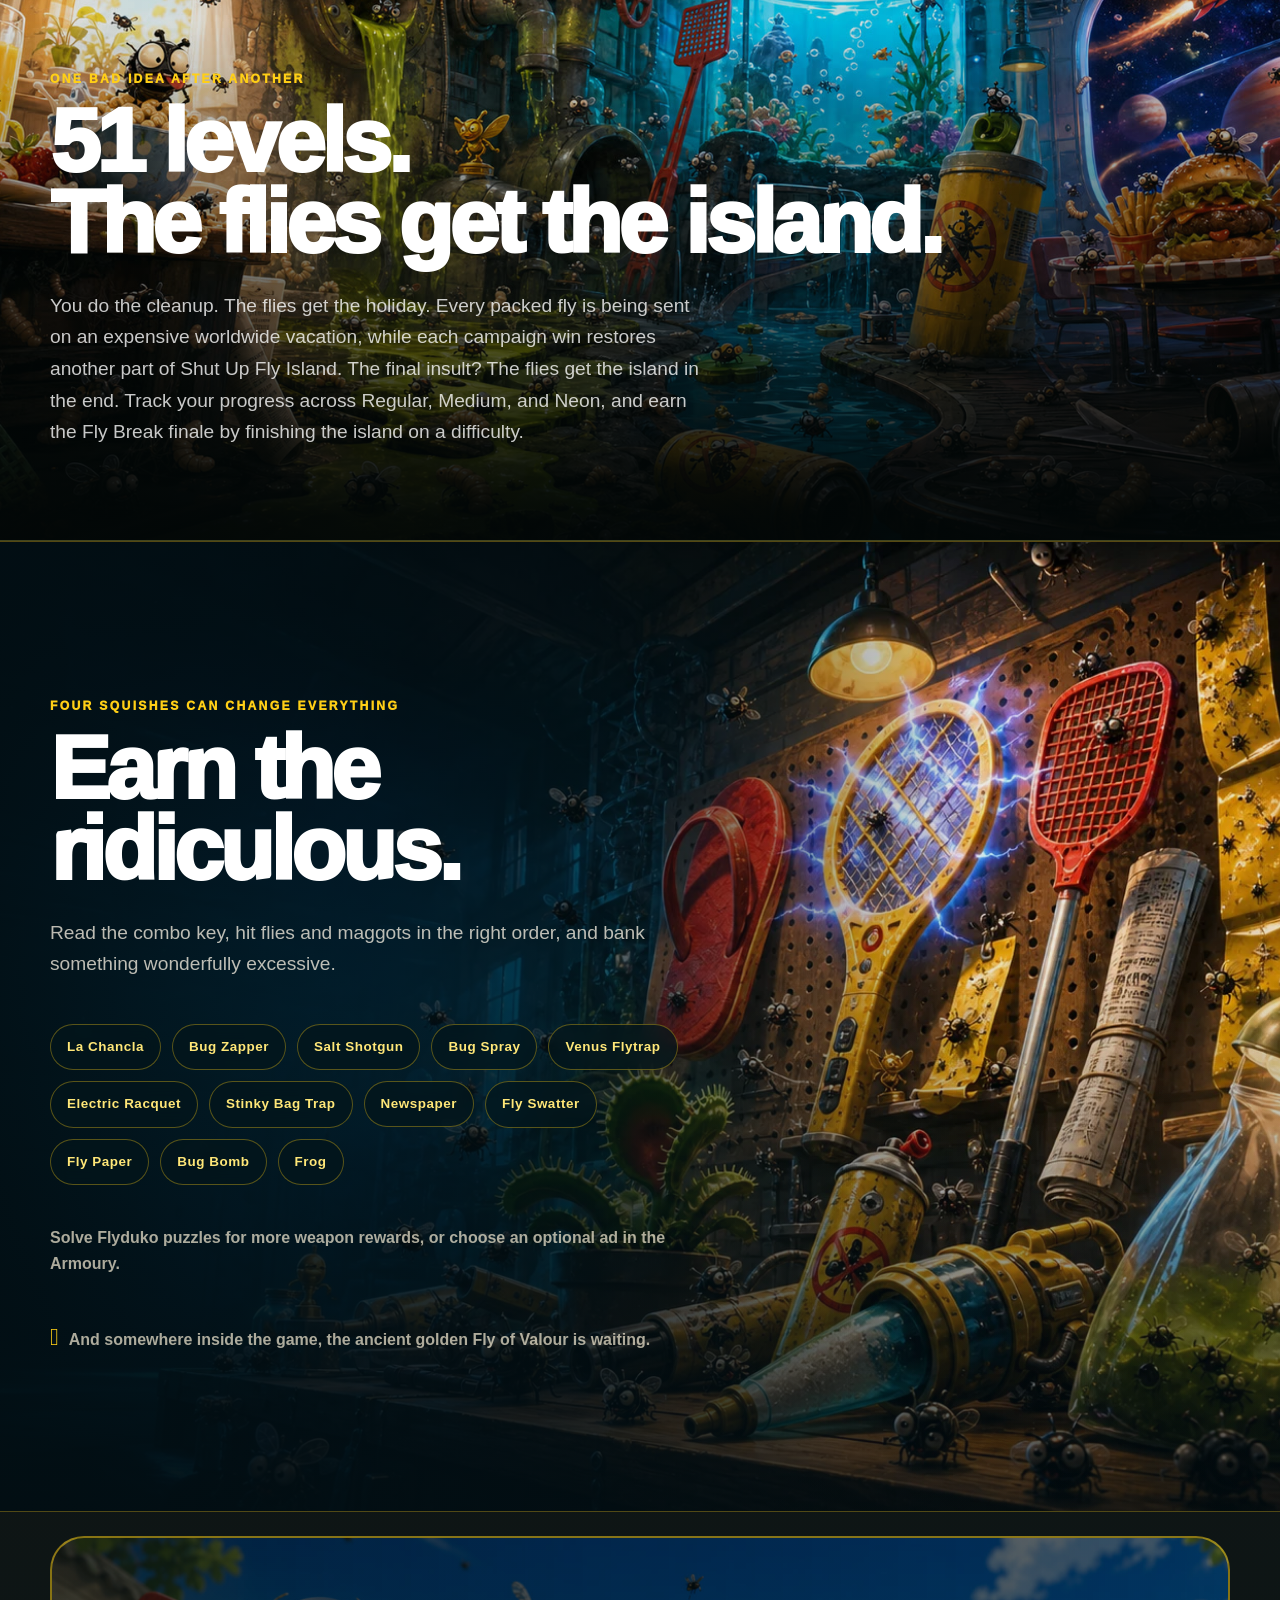
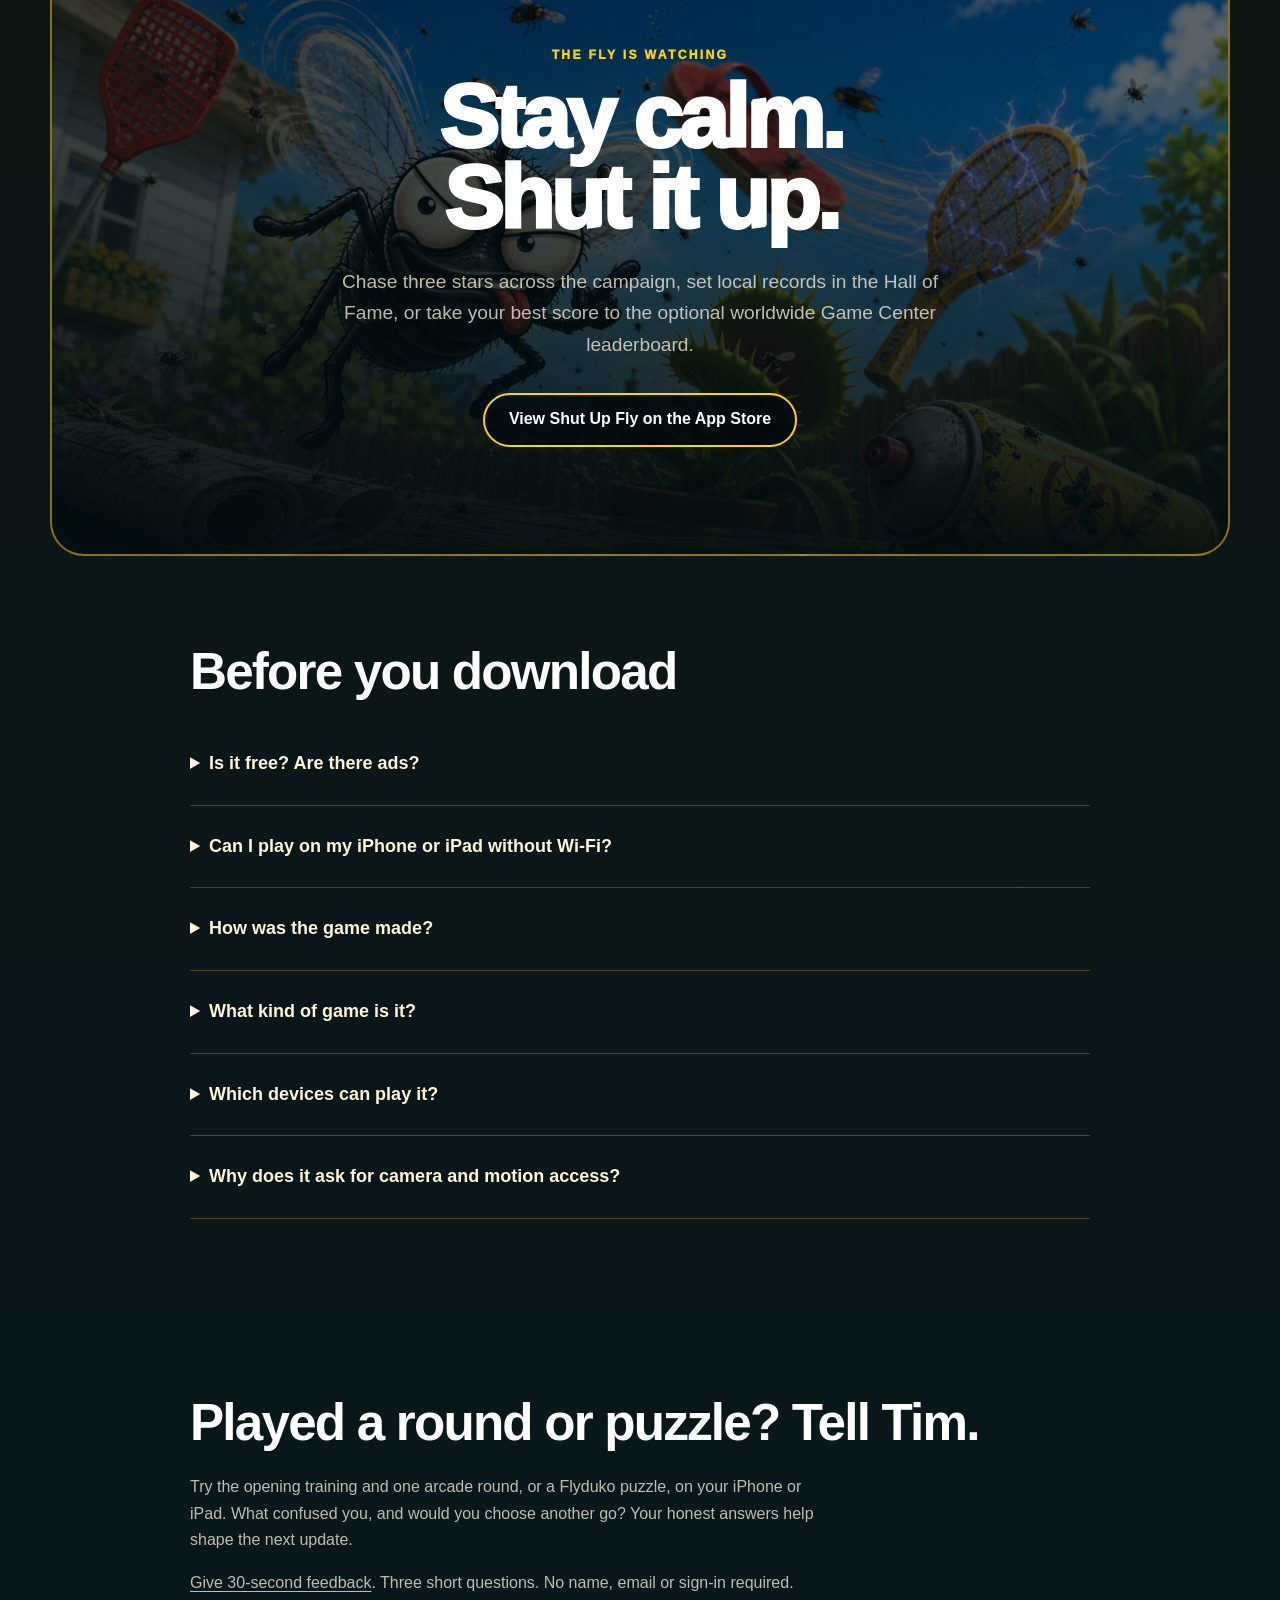
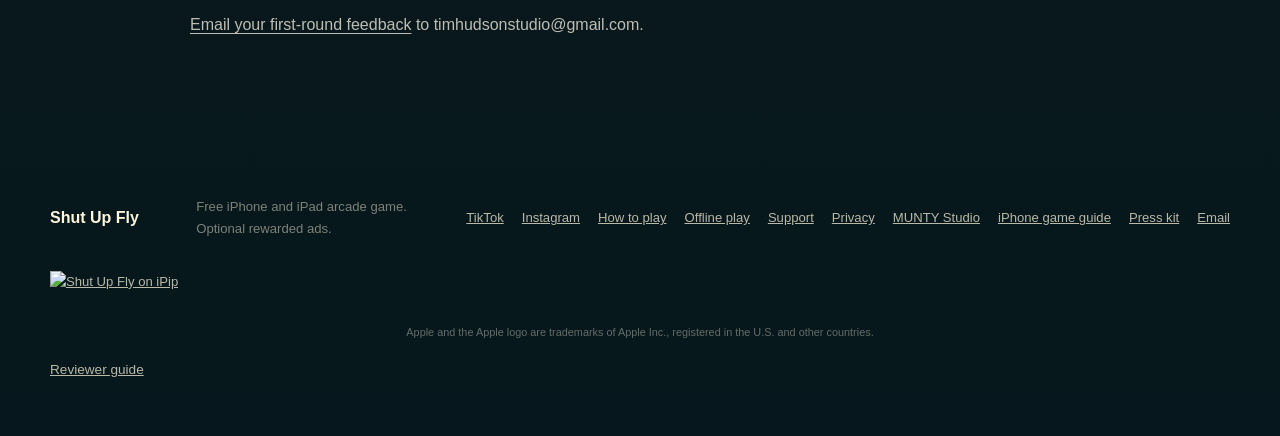
==== commit 669a05d7: "Rebrand the studio website to Munty" ====
--- a/index.html
+++ b/index.html
@@ -27,7 +27,7 @@
     "@id": "https://shutupfly.timhudson.com/#game",
     "name": "Shut Up Fly",
     "url": "https://shutupfly.timhudson.com/",
-    "creator": {"@type": "Organization", "@id": "https://shutupfly.timhudson.com/studio/#organization", "name": "MUNTED Studio", "url": "https://shutupfly.timhudson.com/studio/"},
+    "creator": {"@type": "Organization", "@id": "https://shutupfly.timhudson.com/studio/#organization", "name": "MUNTY Studio", "url": "https://shutupfly.timhudson.com/studio/"},
     "applicationCategory": "GameApplication",
     "operatingSystem": "iOS 18.0 or later",
     "genre": ["Action", "Casual", "Arcade"],
@@ -49,7 +49,7 @@
       <a href="#gameplay">Gameplay</a>
       <a href="#flyduko">Flyduko</a>
       <a href="/support/">Support</a>
-      <a href="/privacy/">Privacy</a><a href="/studio/">MUNTED Studio</a><a href="/best-iphone-games/">iPhone game guide</a>
+      <a href="/privacy/">Privacy</a><a href="/studio/">MUNTY Studio</a><a href="/best-iphone-games/">iPhone game guide</a>
     </div>
   </nav>
 
@@ -200,7 +200,7 @@
 
   <footer class="marketing-footer">
     <strong>Shut Up Fly</strong><span>Free iPhone and iPad arcade game. Optional rewarded ads.</span>
-    <nav aria-label="Footer"><a href="https://www.tiktok.com/@shutupfly">TikTok</a><a href="https://www.instagram.com/playshutupfly/">Instagram</a><a href="/how-to-play/">How to play</a><a href="/offline-iphone-game/">Offline play</a><a href="/support/">Support</a><a href="/privacy/">Privacy</a><a href="/studio/">MUNTED Studio</a><a href="/best-iphone-games/">iPhone game guide</a><a href="/press/">Press kit</a><a href="mailto:timhudsonacs@gmail.com?subject=Shut%20Up%20Fly%20Support">Email</a></nav>
+    <nav aria-label="Footer"><a href="https://www.tiktok.com/@shutupfly">TikTok</a><a href="https://www.instagram.com/playshutupfly/">Instagram</a><a href="/how-to-play/">How to play</a><a href="/offline-iphone-game/">Offline play</a><a href="/support/">Support</a><a href="/privacy/">Privacy</a><a href="/studio/">MUNTY Studio</a><a href="/best-iphone-games/">iPhone game guide</a><a href="/press/">Press kit</a><a href="mailto:timhudsonacs@gmail.com?subject=Shut%20Up%20Fly%20Support">Email</a></nav>
   <p class="ipip-badge"><a href="https://ipip.fyi/apps/shut-up-fly?ref=badge"><img src="https://ipip.fyi/badge/shut-up-fly.svg" alt="Shut Up Fly on iPip" width="220" height="56"></a></p>
     <small>Apple and the Apple logo are trademarks of Apple Inc., registered in the U.S. and other countries.</small>
   <p class="site-review-link"><a href="/review/">Reviewer guide</a></p>
